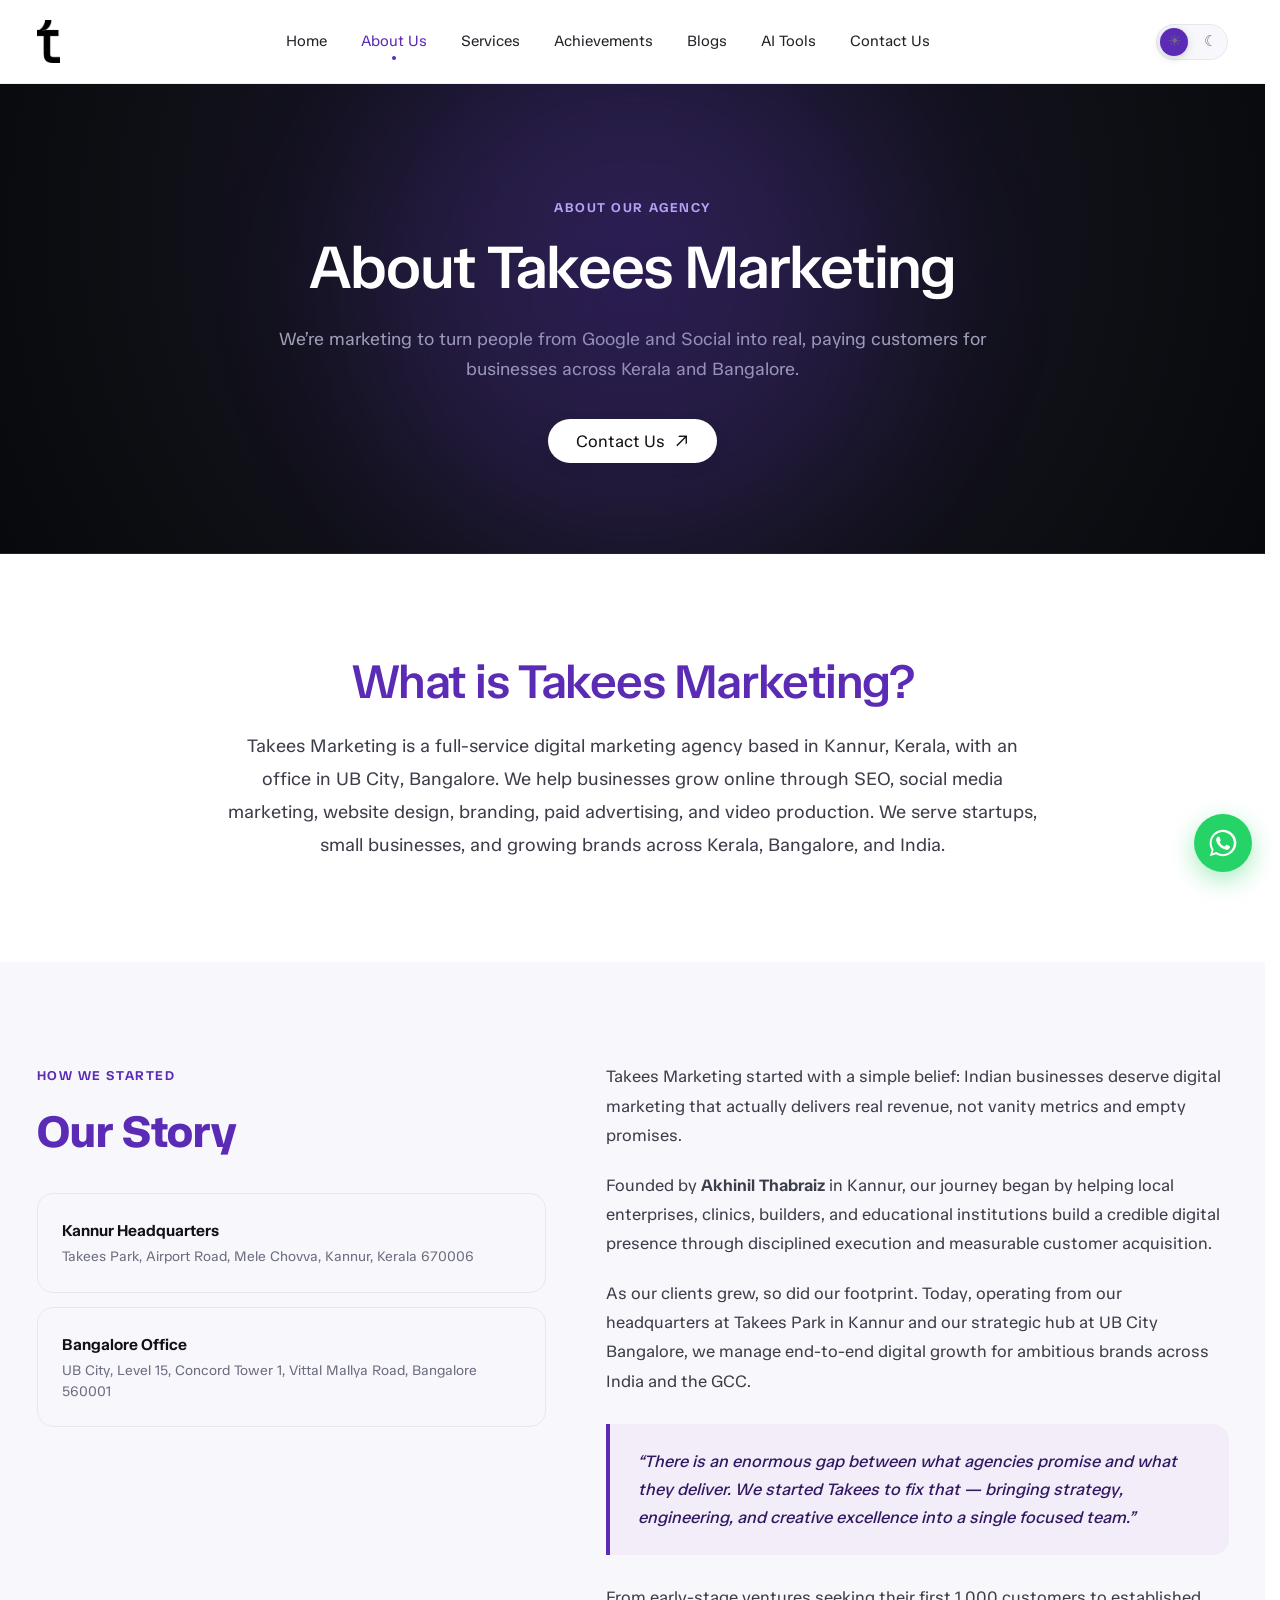
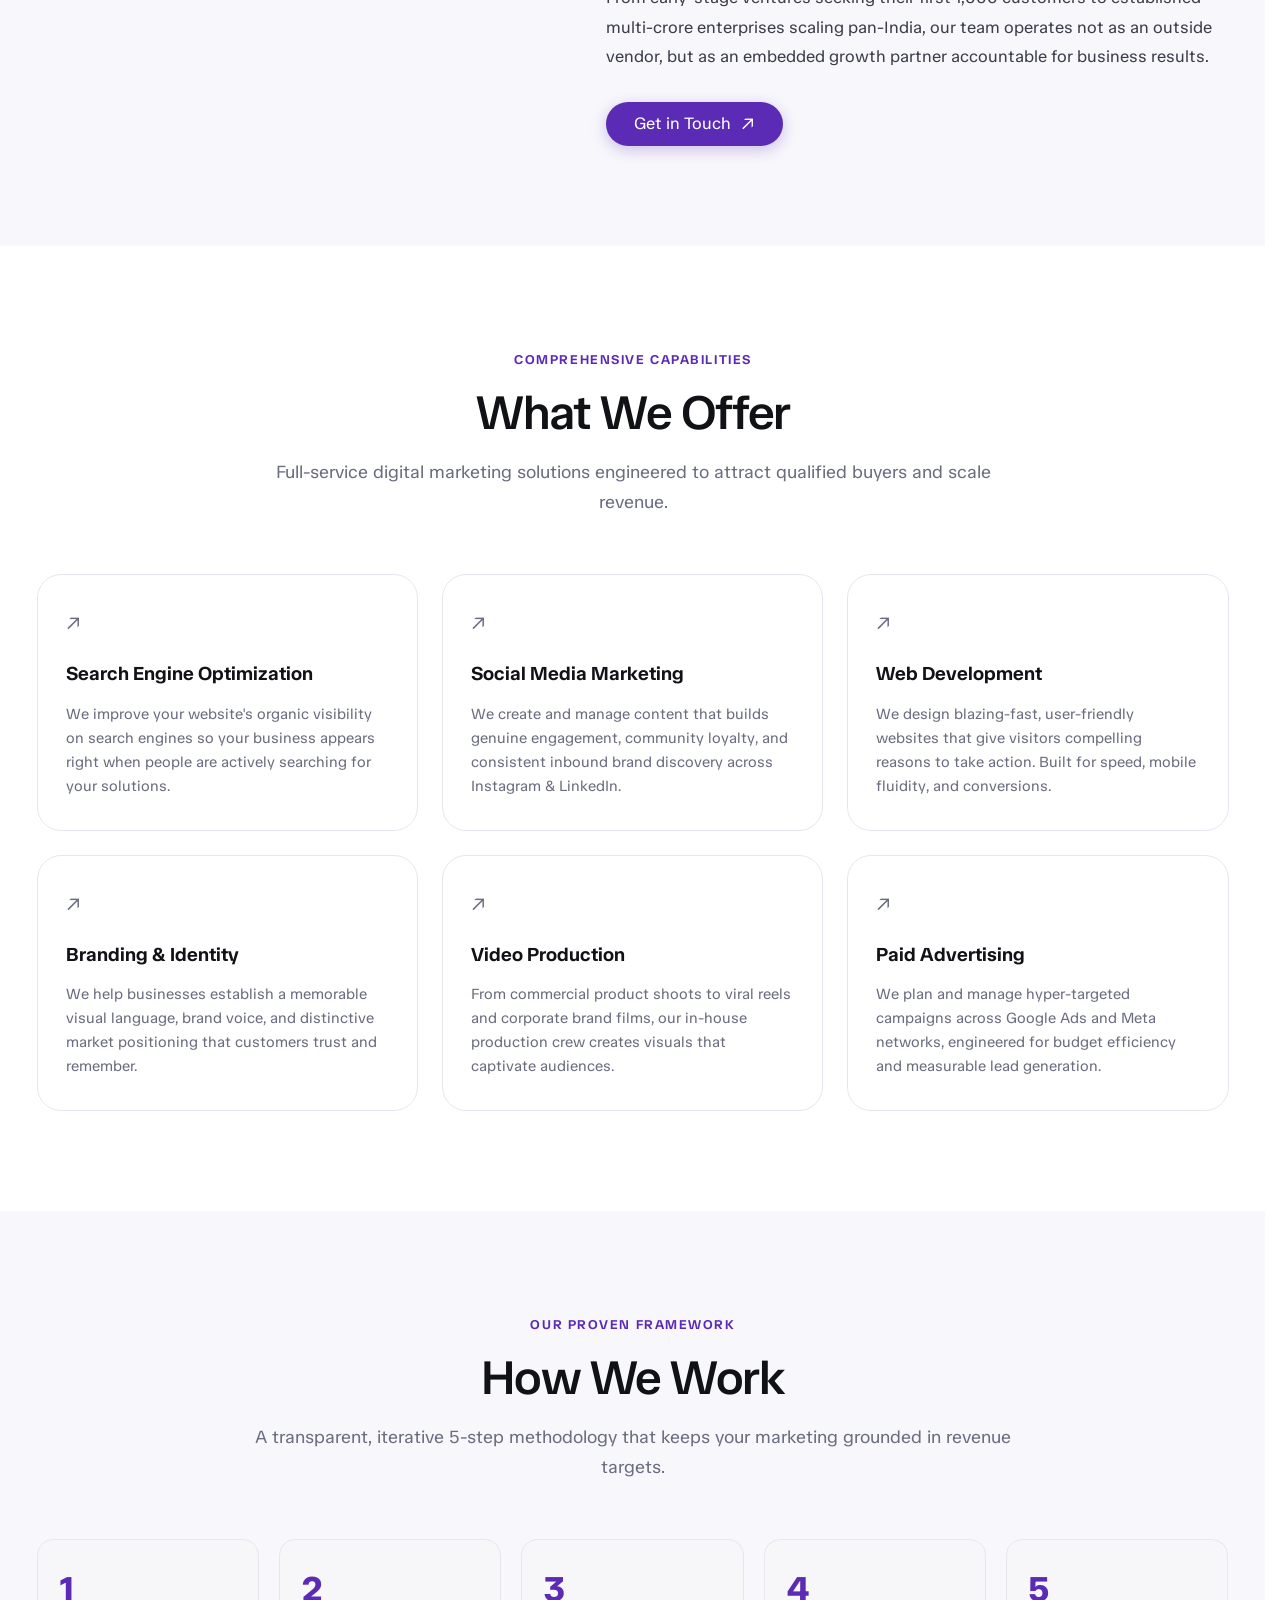
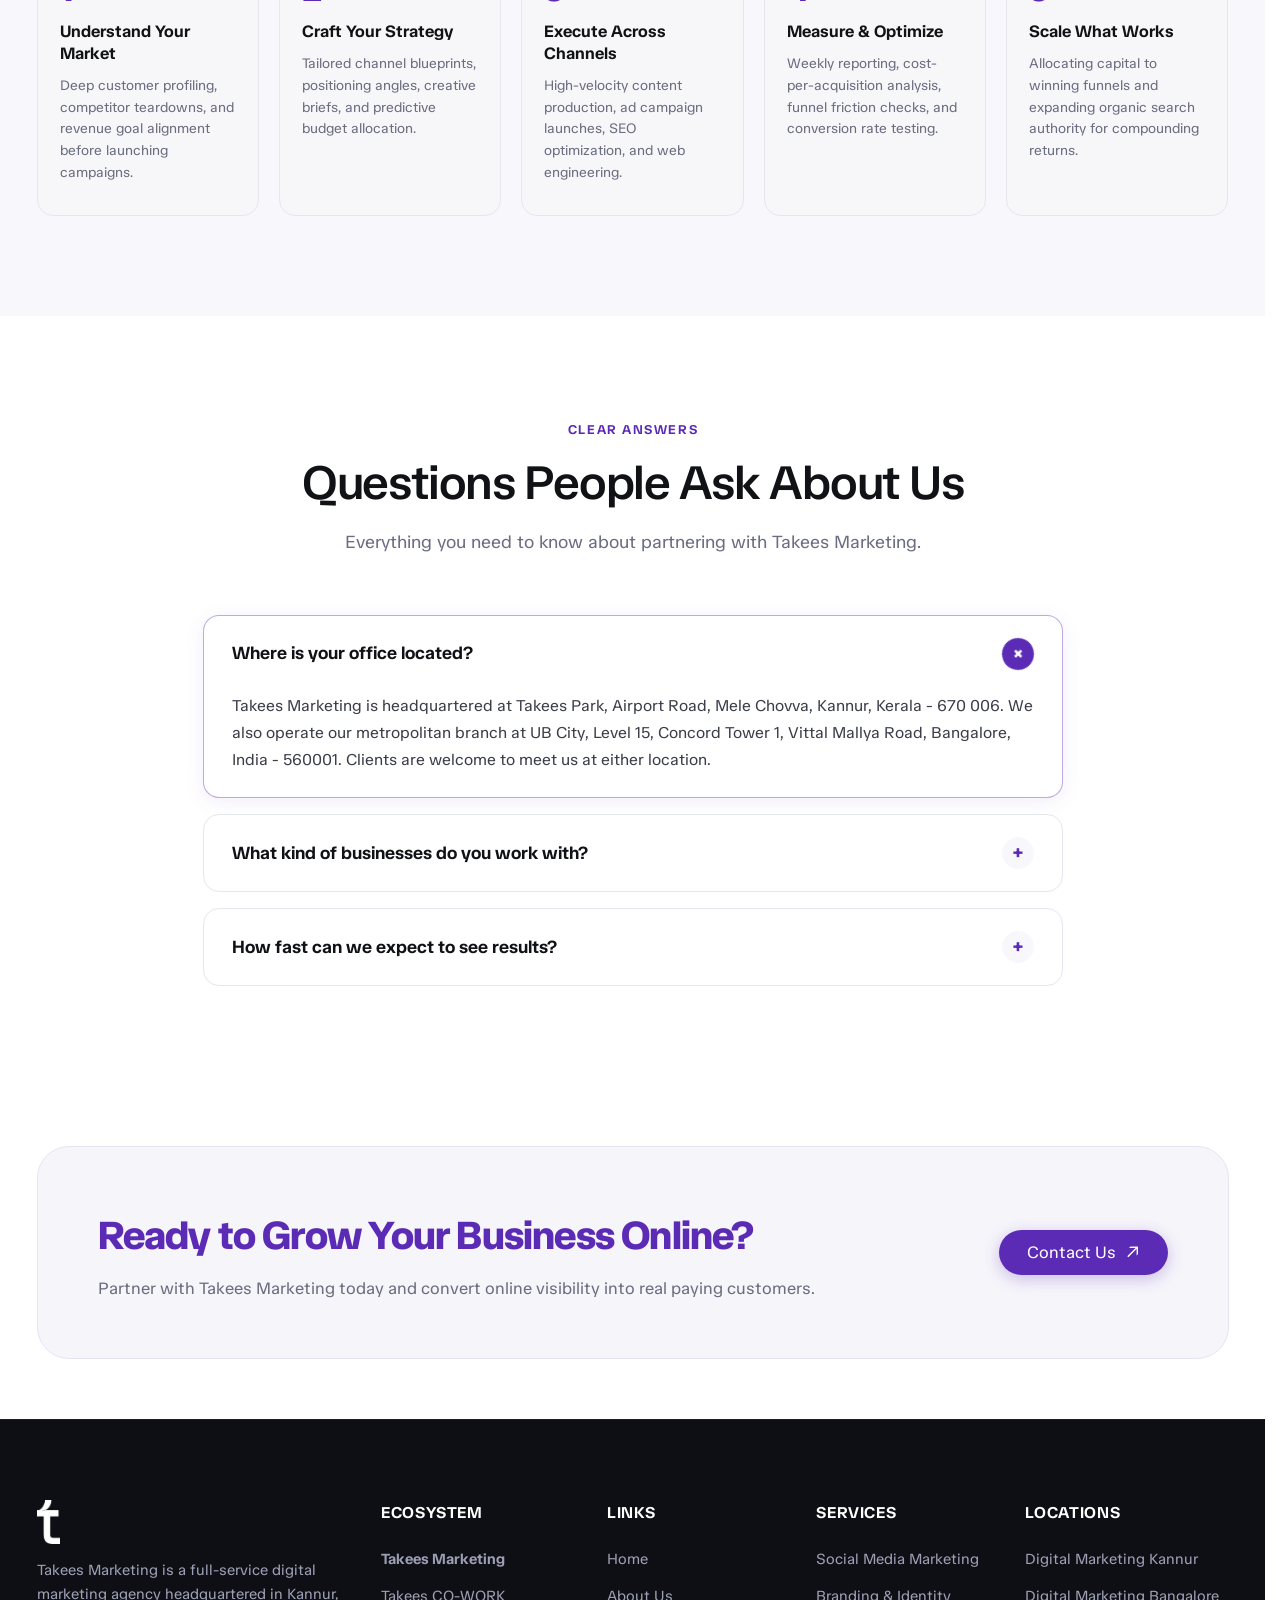
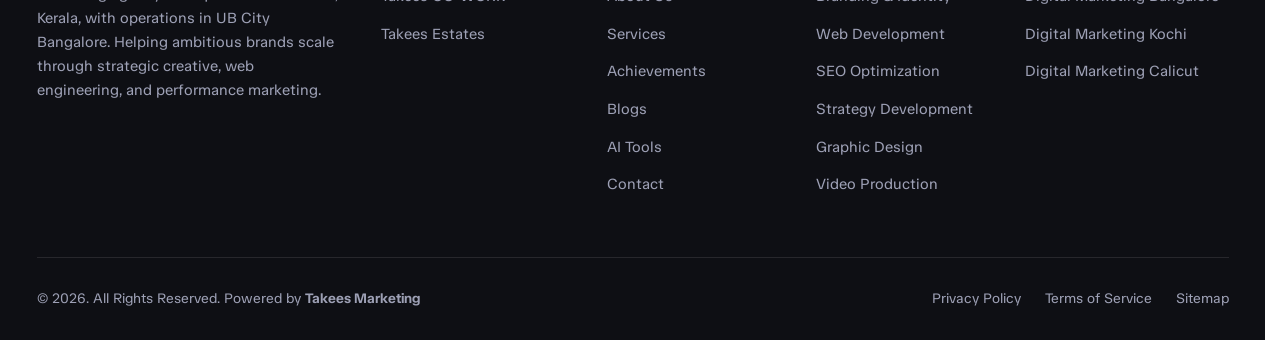
==== about.html @ 3c015a21 "Initial commit" ====
<!DOCTYPE html>
<html lang="en">

<head>
  <meta charset="UTF-8">
  <meta name="viewport" content="width=device-width, initial-scale=1.0">
  <title>About Takees Marketing | Digital Marketing Agency in Kannur & Bangalore</title>
  <meta name="description"
    content="Learn about Takees Marketing, our story, our 5-step growth methodology, and how our team helps businesses across Kerala and Bangalore turn digital traffic into paying customers.">
  <link rel="canonical" href="https://takees.in/about-takees-marketing/">

  <!-- Stylesheets -->
  <script src="js/theme-init.js"></script>
  <link rel="stylesheet" href="css/style.css">
  <link rel="stylesheet" href="css/responsive.css">

  <!-- Favicon -->
  <link rel="icon" type="image/svg+xml"
    href="data:image/svg+xml,<svg xmlns='http://www.w3.org/2000/svg' viewBox='0 0 32 32'><rect width='32' height='32' rx='8' fill='%235b2bb5'/><text x='16' y='22' fill='%23ffffff' font-size='18' font-weight='800' font-family='sans-serif' text-anchor='middle'>t</text></svg>">
</head>

<body>

  <!-- =========================================================================
       HEADER / NAVIGATION
       ========================================================================= -->
  <header class="site-header" id="siteHeader">
    <div class="container nav-container">
      <a href="index.html" class="brand-logo" aria-label="Takees Marketing Home"><img src="assets/Vector.png" alt="Takees Marketing"></a>

      <!-- Desktop Navigation -->
      <nav class="nav-menu" id="navMenu" aria-label="Main Navigation">
        <a href="index.html" class="nav-link">Home</a>
        <a href="about.html" class="nav-link active">About Us</a>
        <a href="services.html" class="nav-link">Services</a>
        <a href="achievements.html" class="nav-link">Achievements</a>
        <a href="blogs.html" class="nav-link">Blogs</a>
        <a href="ai-tools.html" class="nav-link">AI Tools</a>
        <a href="contact.html" class="nav-link">Contact Us</a>
      </nav>

      <!-- Mobile Hamburger Button -->
      <button class="theme-toggle" id="themeToggle" type="button" aria-label="Switch to dark mode" aria-pressed="false">
        <span class="theme-toggle-icon theme-toggle-sun" aria-hidden="true">&#9728;</span>
        <span class="theme-toggle-track" aria-hidden="true"><span class="theme-toggle-thumb"></span></span>
        <span class="theme-toggle-icon theme-toggle-moon" aria-hidden="true">&#9790;</span>
      </button>

      <button class="menu-toggle" id="menuToggle" aria-label="Toggle Navigation Menu" aria-expanded="false">
        <span></span>
        <span></span>
        <span></span>
      </button>
    </div>
  </header>

  <!-- =========================================================================
       HERO: ABOUT TAKEES MARKETING (DARK SECTION)
       ========================================================================= -->
  <section class="dark-hero" id="aboutHero">
    <div class="container">
      <span class="kicker kicker-light">ABOUT OUR AGENCY</span>
      <h1 class="section-title">About Takees Marketing</h1>
      <p class="section-subtitle">
        We’re marketing to turn people from Google and Social into real, paying customers for businesses across Kerala
        and Bangalore.
      </p>
      <a href="contact.html" class="btn btn-white">
        Contact Us <span class="btn-arrow-icon">↗</span>
      </a>
    </div>
  </section>

  <!-- =========================================================================
       WHAT IS TAKEES MARKETING?
       ========================================================================= -->
  <section class="section" id="whatIsTakees">
    <div class="container">
      <div class="what-is-takees">
        <h2 class="section-title">What is Takees Marketing?</h2>
        <p>
          Takees Marketing is a full-service digital marketing agency based in Kannur, Kerala, with an office in UB
          City, Bangalore. We help businesses grow online through SEO, social media marketing, website design, branding,
          paid advertising, and video production. We serve startups, small businesses, and growing brands across Kerala,
          Bangalore, and India.
        </p>
      </div>
    </div>
  </section>

  <!-- =========================================================================
       OUR STORY
       ========================================================================= -->
  <section class="section" style="background-color: var(--bg-subtle);" id="ourStory">
    <div class="container">
      <div class="our-story-grid">
        <div class="story-sidebar">
          <span class="kicker">HOW WE STARTED</span>
          <h2 class="story-title">Our Story</h2>

          <div class="office-card-badge">
            <div>
              <div class="office-card-title">Kannur Headquarters</div>
              <div class="office-card-desc">Takees Park, Airport Road, Mele Chovva, Kannur, Kerala 670006</div>
            </div>
          </div>

          <div class="office-card-badge" style="margin-top: 14px;">
            <div>
              <div class="office-card-title">Bangalore Office</div>
              <div class="office-card-desc">UB City, Level 15, Concord Tower 1, Vittal Mallya Road, Bangalore 560001
              </div>
            </div>
          </div>
        </div>

        <div class="story-content">
          <p>
            Takees Marketing started with a simple belief: Indian businesses deserve digital marketing that actually
            delivers real revenue, not vanity metrics and empty promises.
          </p>
          <p>
            Founded by <strong>Akhinil Thabraiz</strong> in Kannur, our journey began by helping local enterprises,
            clinics, builders, and educational institutions build a credible digital presence through disciplined
            execution and measurable customer acquisition.
          </p>
          <p>
            As our clients grew, so did our footprint. Today, operating from our headquarters at Takees Park in Kannur
            and our strategic hub at UB City Bangalore, we manage end-to-end digital growth for ambitious brands across
            India and the GCC.
          </p>

          <div class="story-quote-box">
            “There is an enormous gap between what agencies promise and what they deliver. We started Takees to fix that
            — bringing strategy, engineering, and creative excellence into a single focused team.”
          </div>

          <p>
            From early-stage ventures seeking their first 1,000 customers to established multi-crore enterprises scaling
            pan-India, our team operates not as an outside vendor, but as an embedded growth partner accountable for
            business results.
          </p>

          <a href="contact.html" class="btn btn-primary" style="margin-top: 10px;">
            Get in Touch <span class="btn-arrow-icon">↗</span>
          </a>
        </div>
      </div>
    </div>
  </section>

  <!-- =========================================================================
       WHAT WE OFFER (6 SERVICE CARDS)
       ========================================================================= -->
  <section class="section" id="whatWeOffer">
    <div class="container">
      <div class="section-title-wrap text-center">
        <span class="kicker">COMPREHENSIVE CAPABILITIES</span>
        <h2 class="section-title">What We Offer</h2>
        <p class="section-subtitle">
          Full-service digital marketing solutions engineered to attract qualified buyers and scale revenue.
        </p>
      </div>

      <div class="offer-grid-3">
        <!-- Card 1 -->
        <div class="offer-card">
          <div class="offer-card-top">
            <a href="services.html" class="offer-arrow" aria-label="View SEO service">↗</a>
          </div>
          <h3 class="offer-title">Search Engine Optimization</h3>
          <p class="offer-desc">
            We improve your website's organic visibility on search engines so your business appears right when people
            are actively searching for your solutions.
          </p>
        </div>

        <!-- Card 2 -->
        <div class="offer-card">
          <div class="offer-card-top">
            <a href="services.html" class="offer-arrow" aria-label="View Social Media service">↗</a>
          </div>
          <h3 class="offer-title">Social Media Marketing</h3>
          <p class="offer-desc">
            We create and manage content that builds genuine engagement, community loyalty, and consistent inbound brand
            discovery across Instagram &amp; LinkedIn.
          </p>
        </div>

        <!-- Card 3 -->
        <div class="offer-card">
          <div class="offer-card-top">
            <a href="services.html" class="offer-arrow" aria-label="View Web Development service">↗</a>
          </div>
          <h3 class="offer-title">Web Development</h3>
          <p class="offer-desc">
            We design blazing-fast, user-friendly websites that give visitors compelling reasons to take action. Built
            for speed, mobile fluidity, and conversions.
          </p>
        </div>

        <!-- Card 4 -->
        <div class="offer-card">
          <div class="offer-card-top">
            <a href="services.html" class="offer-arrow" aria-label="View Branding service">↗</a>
          </div>
          <h3 class="offer-title">Branding &amp; Identity</h3>
          <p class="offer-desc">
            We help businesses establish a memorable visual language, brand voice, and distinctive market positioning
            that customers trust and remember.
          </p>
        </div>

        <!-- Card 5 -->
        <div class="offer-card">
          <div class="offer-card-top">
            <a href="services.html" class="offer-arrow" aria-label="View Video Production service">↗</a>
          </div>
          <h3 class="offer-title">Video Production</h3>
          <p class="offer-desc">
            From commercial product shoots to viral reels and corporate brand films, our in-house production crew
            creates visuals that captivate audiences.
          </p>
        </div>

        <!-- Card 6 -->
        <div class="offer-card">
          <div class="offer-card-top">
            <a href="services.html" class="offer-arrow" aria-label="View Paid Advertising service">↗</a>
          </div>
          <h3 class="offer-title">Paid Advertising</h3>
          <p class="offer-desc">
            We plan and manage hyper-targeted campaigns across Google Ads and Meta networks, engineered for budget
            efficiency and measurable lead generation.
          </p>
        </div>
      </div>
    </div>
  </section>

  <!-- =========================================================================
       HOW WE WORK (5-STEP PROCESS)
       ========================================================================= -->
  <section class="section" style="background-color: var(--bg-subtle);" id="howWeWork">
    <div class="container">
      <div class="section-title-wrap text-center">
        <span class="kicker">OUR PROVEN FRAMEWORK</span>
        <h2 class="section-title">How We Work</h2>
        <p class="section-subtitle">
          A transparent, iterative 5-step methodology that keeps your marketing grounded in revenue targets.
        </p>
      </div>

      <div class="steps-grid-5">
        <div class="step-card">
          <div class="step-number">1</div>
          <h3 class="step-title">Understand Your Market</h3>
          <p class="step-desc">
            Deep customer profiling, competitor teardowns, and revenue goal alignment before launching campaigns.
          </p>
        </div>

        <div class="step-card">
          <div class="step-number">2</div>
          <h3 class="step-title">Craft Your Strategy</h3>
          <p class="step-desc">
            Tailored channel blueprints, positioning angles, creative briefs, and predictive budget allocation.
          </p>
        </div>

        <div class="step-card">
          <div class="step-number">3</div>
          <h3 class="step-title">Execute Across Channels</h3>
          <p class="step-desc">
            High-velocity content production, ad campaign launches, SEO optimization, and web engineering.
          </p>
        </div>

        <div class="step-card">
          <div class="step-number">4</div>
          <h3 class="step-title">Measure &amp; Optimize</h3>
          <p class="step-desc">
            Weekly reporting, cost-per-acquisition analysis, funnel friction checks, and conversion rate testing.
          </p>
        </div>

        <div class="step-card">
          <div class="step-number">5</div>
          <h3 class="step-title">Scale What Works</h3>
          <p class="step-desc">
            Allocating capital to winning funnels and expanding organic search authority for compounding returns.
          </p>
        </div>
      </div>
    </div>
  </section>

  <!-- =========================================================================
       QUESTIONS PEOPLE ASK ABOUT US (FAQ)
       ========================================================================= -->
  <section class="faq-section" id="aboutFaq">
    <div class="container">
      <div class="section-title-wrap text-center">
        <span class="kicker">CLEAR ANSWERS</span>
        <h2 class="section-title">Questions People Ask About Us</h2>
        <p class="section-subtitle">Everything you need to know about partnering with Takees Marketing.</p>
      </div>

      <div class="faq-list">
        <div class="faq-item active">
          <button class="faq-question" aria-expanded="true">
            <span>Where is your office located?</span>
            <span class="faq-icon">+</span>
          </button>
          <div class="faq-answer">
            Takees Marketing is headquartered at Takees Park, Airport Road, Mele Chovva, Kannur, Kerala - 670 006. We
            also operate our metropolitan branch at UB City, Level 15, Concord Tower 1, Vittal Mallya Road, Bangalore,
            India - 560001. Clients are welcome to meet us at either location.
          </div>
        </div>

        <div class="faq-item">
          <button class="faq-question" aria-expanded="false">
            <span>What kind of businesses do you work with?</span>
            <span class="faq-icon">+</span>
          </button>
          <div class="faq-answer">
            We partner with ambitious startups, retail chains, medical clinics, educational institutions, real estate
            builders, and B2B services looking to build sustainable lead generation engines and establish dominant
            market presence.
          </div>
        </div>

        <div class="faq-item">
          <button class="faq-question" aria-expanded="false">
            <span>How fast can we expect to see results?</span>
            <span class="faq-icon">+</span>
          </button>
          <div class="faq-answer">
            Performance advertising (Meta and Google Ads) begins generating inquiries within 48 to 72 hours of launch.
            Organic search engine optimization and branding typically compound within 3 to 6 months, delivering
            evergreen inbound leads.
          </div>
        </div>
      </div>
    </div>
  </section>

  <!-- =========================================================================
       READY TO GROW LIGHT CTA BANNER
       ========================================================================= -->
  <section class="section-sm" id="readyToGrow">
    <div class="container">
      <div class="cta-banner-light">
        <div>
          <h2 class="cta-banner-light-title">Ready to Grow Your Business Online?</h2>
          <p class="cta-banner-light-desc">
            Partner with Takees Marketing today and convert online visibility into real paying customers.
          </p>
        </div>
        <div>
          <a href="contact.html" class="btn btn-primary">
            Contact Us <span class="btn-arrow-icon">↗</span>
          </a>
        </div>
      </div>
    </div>
  </section>

  <!-- =========================================================================
       FOOTER
       ========================================================================= -->
  <footer class="site-footer" id="siteFooter">
    <div class="container">
      <div class="footer-top">
        <!-- Col 1: Brand -->
        <div class="footer-brand">
          <a href="index.html" class="brand-logo" aria-label="Takees Marketing Home"><img src="assets/Vector.png" alt="Takees Marketing"></a>
          <p class="footer-desc">
            Takees Marketing is a full-service digital marketing agency headquartered in Kannur, Kerala, with operations
            in UB City Bangalore. Helping ambitious brands scale through strategic creative, web engineering, and
            performance marketing.
          </p>
        </div>

        <!-- Col 2: Takees Ecosystem -->
        <div>
          <h4 class="footer-col-title">ECOSYSTEM</h4>
          <ul class="footer-links">
            <li><a href="index.html" class="footer-link"><strong>Takees Marketing</strong></a></li>
            <li><a href="https://takeescowork.com/" class="footer-link" target="_blank" rel="noopener noreferrer">Takees CO-WORK</a></li>
            <li><a href="https://takeesestates.com/" class="footer-link" target="_blank" rel="noopener noreferrer">Takees Estates</a></li>
          </ul>
        </div>

        <!-- Col 3: Quick Links -->
        <div>
          <h4 class="footer-col-title">LINKS</h4>
          <ul class="footer-links">
            <li><a href="index.html" class="footer-link">Home</a></li>
            <li><a href="about.html" class="footer-link">About Us</a></li>
            <li><a href="services.html" class="footer-link">Services</a></li>
            <li><a href="achievements.html" class="footer-link">Achievements</a></li>
            <li><a href="blogs.html" class="footer-link">Blogs</a></li>
            <li><a href="ai-tools.html" class="footer-link">AI Tools</a></li>
            <li><a href="contact.html" class="footer-link">Contact</a></li>
          </ul>
        </div>

        <!-- Col 4: Services -->
        <div>
          <h4 class="footer-col-title">SERVICES</h4>
          <ul class="footer-links">
            <li><a href="services.html#social-media" class="footer-link">Social Media Marketing</a></li>
            <li><a href="services.html#branding" class="footer-link">Branding &amp; Identity</a></li>
            <li><a href="services.html#web-dev" class="footer-link">Web Development</a></li>
            <li><a href="services.html#seo" class="footer-link">SEO Optimization</a></li>
            <li><a href="services.html#strategy" class="footer-link">Strategy Development</a></li>
            <li><a href="services.html#graphic-design" class="footer-link">Graphic Design</a></li>
            <li><a href="services.html#video-production" class="footer-link">Video Production</a></li>
          </ul>
        </div>

        <!-- Col 5: Locations -->
        <div>
          <h4 class="footer-col-title">LOCATIONS</h4>
          <ul class="footer-links">
            <li><a href="contact.html#whereToFind" class="footer-link">Digital Marketing Kannur</a></li>
            <li><a href="contact.html#whereToFind" class="footer-link">Digital Marketing Bangalore</a></li>
            <li><a href="contact.html#whereToFind" class="footer-link">Digital Marketing Kochi</a></li>
            <li><a href="contact.html#whereToFind" class="footer-link">Digital Marketing Calicut</a></li>
          </ul>
        </div>
      </div>

      <div class="footer-bottom">
        <div>
          &copy; 2026. All Rights Reserved. Powered by <strong>Takees Marketing</strong>
        </div>
        <div class="footer-legal-links">
          <span>Privacy Policy</span>
          <span>Terms of Service</span>
          <span>Sitemap</span>
        </div>
      </div>
    </div>
  </footer>

  <!-- Floating WhatsApp -->
  <a href="https://wa.me/918137890091?text=Hi%20Takees%20Marketing%2C%20I%20would%20like%20to%20inquire%20about%20your%20services."
    class="floating-whatsapp" target="_blank" rel="noopener noreferrer"
    aria-label="Chat with Takees Marketing on WhatsApp">
    <svg viewBox="0 0 24 24" aria-hidden="true">
      <path
        d="M12.031 2C6.495 2 2 6.495 2 12.031c0 1.97.57 3.81 1.558 5.373L2 22l4.773-1.523c1.51.91 3.266 1.434 5.258 1.434 5.536 0 10.031-4.495 10.031-10.031C22.062 6.495 17.567 2 12.031 2zm0 18.375c-1.745 0-3.37-.5-4.75-1.37l-.34-.21-2.83.9.91-2.75-.22-.35a8.293 8.293 0 0 1-1.36-4.564c0-4.6 3.74-8.34 8.34-8.34 4.6 0 8.34 3.74 8.34 8.34 0 4.6-3.74 8.34-8.34 8.34zm4.56-6.24c-.25-.13-1.48-.73-1.71-.81-.23-.08-.4-.13-.57.13-.17.25-.66.81-.81.98-.15.17-.3.19-.55.06-.25-.13-1.06-.39-2.02-1.25-.75-.67-1.25-1.5-1.4-1.75-.15-.25-.02-.39.11-.51.11-.11.25-.29.38-.44.13-.15.17-.25.25-.42.08-.17.04-.32-.02-.45-.06-.13-.57-1.37-.78-1.88-.2-.49-.41-.43-.57-.43h-.48c-.17 0-.45.06-.69.32-.23.25-.9.88-.9 2.15s.92 2.5 1.05 2.67c.13.17 1.81 2.76 4.39 3.87.61.26 1.09.42 1.46.54.62.2 1.18.17 1.63.1.5-.07 1.48-.61 1.69-1.2.21-.59.21-1.1.15-1.2-.06-.1-.23-.17-.48-.29z" />
    </svg>
    <span class="tooltip">Chat with us on WhatsApp</span>
  </a>

  <!-- JavaScript -->
  <script src="js/main.js"></script>
</body>

</html>
---- css/style.css ----
/* ==========================================================================
   TAKEEES MARKETING - CORE DESIGN SYSTEM & STYLESHEET
   Visual Source of Truth: Figma Redesign
   Content Source: takees.in
   ========================================================================== */

@import url('https://fonts.googleapis.com/css2?family=TASA+Orbiter:wght@300;400;500;600;700;800&display=swap');

:root {
  /* Brand Color Palette */
  --primary: #5b2bb5;
  --primary-hover: #471f94;
  --primary-deep: #37147a;
  --primary-soft: #f2edf9;
  --primary-tint: #eae3f7;
  --primary-glow: rgba(91, 43, 181, 0.35);

  /* Neutrals & Dark Theme */
  --dark: #0e0f14;
  --dark-surface: #14151c;
  --dark-card: #191b24;
  --dark-border: #272a38;
  --dark-text: #ffffff;
  --dark-muted: #9da0b5;

  /* Light Theme */
  --bg-body: #ffffff;
  --bg-subtle: #f8f8fc;
  --bg-gray: #f2f3f7;
  --bg-card: #ffffff;
  --border-light: #e6e6ef;
  --border-subtle: #eeeff5;

  /* Typography */
  --text-main: #111216;
  --text-body: #3c3e4a;
  --text-muted: #6b6d80;
  --text-light: #ffffff;

  /* Fonts */
  --font-main: 'TASA Orbiter', -apple-system, BlinkMacSystemFont, 'Segoe UI', Roboto, Helvetica, Arial, sans-serif;

  /* Elevation / Shadows */
  --shadow-xs: 0 1px 3px rgba(16, 24, 40, 0.05);
  --shadow-sm: 0 4px 12px rgba(16, 24, 40, 0.04);
  --shadow-md: 0 10px 30px rgba(16, 24, 40, 0.06);
  --shadow-lg: 0 20px 48px rgba(16, 24, 40, 0.1);
  --shadow-purple: 0 12px 36px rgba(91, 43, 181, 0.28);
  --shadow-card-hover: 0 16px 40px rgba(91, 43, 181, 0.12);

  /* Radius */
  --radius-xs: 6px;
  --radius-sm: 10px;
  --radius-md: 16px;
  --radius-lg: 24px;
  --radius-xl: 32px;
  --radius-full: 9999px;

  /* Layout */
  --container-max: 1240px;
  --header-height: 84px;
  --transition-fast: 0.2s cubic-bezier(0.4, 0, 0.2, 1);
  --transition-smooth: 0.35s cubic-bezier(0.16, 1, 0.3, 1);
}

/* --------------------------------------------------------------------------
   RESET & BASE STYLES
   -------------------------------------------------------------------------- */
*, *::before, *::after {
  box-sizing: border-box;
  margin: 0;
  padding: 0;
}

html {
  font-size: 16px;
  scroll-behavior: smooth;
  -webkit-font-smoothing: antialiased;
  -moz-osx-font-smoothing: grayscale;
  /* overflow-x on html (not body) — keeps position:sticky working on all pages */
  overflow-x: hidden;
  /* Reserve scrollbar gutter always — prevents width shift between pages */
  scrollbar-gutter: stable;
}

body {
  font-family: var(--font-main);
  background-color: var(--bg-body);
  color: var(--text-main);
  line-height: 1.6;
  /* overflow-x removed from body — was breaking position:sticky on inner pages */
}

h1, h2, h3, h4, h5, h6 {
  font-weight: 600;
}

img, picture, svg, video {
  display: block;
  max-width: 100%;
}

input, button, textarea, select {
  font: inherit;
}

a {
  color: inherit;
  text-decoration: none;
  transition: color var(--transition-fast);
}

ul, ol {
  list-style: none;
}

button {
  cursor: pointer;
  border: none;
  background: none;
}

/* --------------------------------------------------------------------------
   LAYOUT UTILITIES
   -------------------------------------------------------------------------- */
.container {
  width: 100%;
  max-width: var(--container-max);
  margin-left: auto;
  margin-right: auto;
  padding-left: 24px;
  padding-right: 24px;
}

.container-narrow {
  max-width: 980px;
}

.section {
  padding-top: 100px;
  padding-bottom: 100px;
  position: relative;
}

.section-sm {
  padding-top: 60px;
  padding-bottom: 60px;
}

.section-lg {
  padding-top: 130px;
  padding-bottom: 130px;
}

.section-title-wrap {
  margin-bottom: 56px;
}

.section-title-wrap.text-center {
  text-align: center;
  margin-left: auto;
  margin-right: auto;
  max-width: 760px;
}

.kicker {
  display: inline-block;
  font-size: 0.8125rem;
  font-weight: 700;
  text-transform: uppercase;
  letter-spacing: 0.12em;
  color: var(--primary);
  margin-bottom: 14px;
}

.kicker-light {
  color: #c4b5fd;
}

/* All Headlines & Titles Semibold (600) */
h1, h2, h3, h4, h5, h6,
.section-title,
.hero-heading,
.why-takees-title,
.disciplines-title,
.founder-name,
.cta-banner-title,
.cta-banner-light-title,
.form-title,
.story-title,
.service-item-title,
.case-card-title,
.article-main-title,
.card-title,
.step-title,
.sidebar-box-title,
.contact-prop-title,
.where-to-find-title,
.footer-col-title {
  font-weight: 600;
}

.section-title {
  font-size: clamp(2rem, 3.2vw + 1rem, 3rem);
  font-weight: 600;
  line-height: 1.16;
  letter-spacing: -0.03em;
  color: var(--text-main);
  margin-bottom: 18px;
}

.section-title.text-purple {
  color: var(--primary);
}

.section-subtitle {
  font-size: 1.125rem;
  color: var(--text-muted);
  line-height: 1.65;
  font-weight: 400;
}

/* --------------------------------------------------------------------------
   BUTTONS
   -------------------------------------------------------------------------- */
.btn {
  display: inline-flex;
  align-items: center;
  justify-content: center;
  gap: 10px;
  padding: 13px 28px;
  font-size: 1.05rem;
  font-weight: 400;
  text-transform: none;
  letter-spacing: normal;
  line-height: 1;
  border-radius: var(--radius-full);
  transition: all var(--transition-fast);
  white-space: nowrap;
  cursor: pointer;
}

.btn-primary {
  background-color: var(--primary);
  color: #ffffff;
  box-shadow: 0 4px 16px rgba(91, 43, 181, 0.28);
}

.btn-primary:hover {
  background-color: var(--primary-hover);
  transform: translateY(-2px);
  box-shadow: var(--shadow-purple);
  color: #ffffff;
}

.btn-white {
  background-color: #ffffff;
  color: var(--text-main);
  box-shadow: 0 4px 14px rgba(0, 0, 0, 0.08);
}

.btn-white:hover {
  background-color: #f7f7fa;
  transform: translateY(-2px);
  box-shadow: 0 6px 20px rgba(0, 0, 0, 0.12);
  color: var(--primary);
}

.btn-dark {
  background-color: var(--dark);
  color: #ffffff;
}

.btn-dark:hover {
  background-color: #1e2029;
  transform: translateY(-2px);
}

.btn-outline {
  background-color: transparent;
  color: var(--text-main);
  border: 1.5px solid var(--border-light);
}

.btn-outline:hover {
  border-color: var(--primary);
  color: var(--primary);
  background-color: var(--primary-soft);
}

.btn-arrow-icon {
  font-size: 1.1em;
  transition: transform var(--transition-fast);
}

.btn:hover .btn-arrow-icon {
  transform: translate(2px, -2px);
}

/* --------------------------------------------------------------------------
   HEADER & NAVIGATION
   -------------------------------------------------------------------------- */
.site-header {
  position: sticky;
  top: 0;
  left: 0;
  width: 100%;
  background: rgba(255, 255, 255, 0.94);
  backdrop-filter: blur(14px);
  -webkit-backdrop-filter: blur(14px);
  border-bottom: 1px solid var(--border-subtle);
  z-index: 1000;
  /* Only transition background/shadow — never width/height */
  transition: background var(--transition-fast), box-shadow var(--transition-fast);
  /* Hard-lock height — immune to content, font-weight, or child changes */
  height: var(--header-height);
  min-height: var(--header-height);
  max-height: var(--header-height);
  box-sizing: border-box;
}

.site-header.scrolled {
  background: rgba(255, 255, 255, 0.98);
  box-shadow: 0 4px 20px rgba(0, 0, 0, 0.05);
}

.nav-container {
  display: flex;
  align-items: center;
  justify-content: space-between;
  height: 100%;
  /* Hard-lock: never grow or shrink */
  min-height: 0;
  flex-shrink: 0;
}

.brand-logo {
  display: flex;
  align-items: center;
  flex: 0 0 auto;
}

.brand-logo img {
  display: block;
  height: 44px;
  width: auto;
  object-fit: contain;
  max-width: 100%;
  /* Vector.png is white — invert to dark so it's visible on the white navbar.
     The filter chain: invert(1) makes it black, then sepia+saturate+hue-rotate
     shifts it to the brand dark #111216 tone. */
  filter: invert(1) sepia(0) saturate(0) brightness(0.08);
}

/* On dark-background headers (e.g. dark sections with a dark header variant),
   restore the original white logo */
.site-header.header-dark .brand-logo img {
  filter: none;
}

.nav-menu {
  display: flex;
  align-items: center;
  gap: 34px;
}

.nav-link {
  font-size: 0.95rem;
  font-weight: 400;
  text-transform: none;
  letter-spacing: normal;
  color: #222329;
  position: relative;
  padding: 6px 0;
  display: inline-block;
  transition: color var(--transition-fast);
  /* Prevent any text-related width shifts */
  white-space: nowrap;
}

.nav-link:hover {
  color: var(--primary);
}

/* Active: color-only change. font-weight stays 400 — different weights change glyph widths */
.nav-link.active {
  color: var(--primary);
  font-weight: 400;
}

/* Active indicator — opacity/transform changes do not affect link layout. */
.nav-link::after {
  content: '';
  position: absolute;
  bottom: 0px;
  left: 50%;
  transform: translateX(-50%);
  width: 4px;
  height: 4px;
  border-radius: 50%;
  background: var(--primary);
  opacity: 0;
  transform: translate(-50%, 4px) scale(0.6);
  transition: opacity 220ms ease, transform 220ms ease;
}

.nav-link.active::after {
  opacity: 1;
  transform: translate(-50%, 0) scale(1);
}

/* Mobile Hamburger Button */
.menu-toggle {
  display: none;
  flex-direction: column;
  justify-content: center;
  align-items: center;
  width: 44px;
  height: 44px;
  padding: 0;
  gap: 6px;
  border: 0;
  border-radius: 0;
  background: transparent;
  box-shadow: none;
  outline: none;
  z-index: 1001;
}

.menu-toggle span {
  width: 24px;
  height: 2px;
  background-color: var(--text-main);
  border-radius: 2px;
  transition: all var(--transition-smooth);
}

.menu-toggle:hover span,
.menu-toggle:focus-visible span {
  background-color: var(--primary);
}

.menu-toggle.is-active span:nth-child(1) {
  transform: translateY(8px) rotate(45deg);
}

.menu-toggle.is-active span:nth-child(2) {
  opacity: 0;
}

.menu-toggle.is-active span:nth-child(3) {
  transform: translateY(-8px) rotate(-45deg);
}

/* --------------------------------------------------------------------------
   HERO: HOME PAGE
   -------------------------------------------------------------------------- */
.home-hero {
  padding-top: 50px;
  padding-bottom: 60px;
  background-color: #ffffff;
  position: relative;
}

.hero-content {
  max-width: 820px;
  margin-bottom: 36px;
}

.hero-heading {
  font-size: clamp(2.4rem, 4.4vw + 1rem, 4.1rem);
  font-weight: 600;
  line-height: 1.1;
  letter-spacing: -0.035em;
  color: var(--text-main);
  margin-bottom: 22px;
}

.hero-description {
  font-size: clamp(1.05rem, 1vw + 0.8rem, 1.25rem);
  line-height: 1.6;
  color: var(--text-muted);
  max-width: 720px;
  margin-bottom: 32px;
}

/* --------------------------------------------------------------------------
   HERO TEAM IMAGE SECTION
   -------------------------------------------------------------------------- */
.hero-image-wrap {
  width: 100%;
  max-width: 1200px;
  margin: 28px auto 0;
  display: flex;
  justify-content: center;
  align-items: center;
  position: relative;
  opacity: 1;
  transform: translateY(0);
  transition:
    opacity 800ms cubic-bezier(0.22, 1, 0.36, 1),
    transform 800ms cubic-bezier(0.22, 1, 0.36, 1);
}

.home-hero.is-hero-reveal-pending .hero-image-wrap {
  opacity: 0;
  transform: translateY(28px);
}

.home-hero.is-hero-revealed .hero-image-wrap {
  opacity: 1;
  transform: translateY(0);
}

.home-hero .hero-supporting-visual-wrap {
  opacity: 1;
  transform: translateY(0);
}

.home-hero .hero-content > .kicker,
.home-hero .hero-content > .hero-description,
.home-hero .hero-content > .hero-actions {
  transition:
    opacity 800ms cubic-bezier(0.22, 1, 0.36, 1),
    transform 800ms cubic-bezier(0.22, 1, 0.36, 1);
  transition-delay: var(--hero-stagger-delay, 0ms);
}

.home-hero .hero-heading-line {
  display: block;
  overflow: hidden;
}

.home-hero .hero-heading-line-inner {
  display: block;
  opacity: 1;
  transform: translateY(0);
  transition:
    opacity 800ms cubic-bezier(0.22, 1, 0.36, 1),
    transform 800ms cubic-bezier(0.22, 1, 0.36, 1);
  transition-delay: var(--hero-line-delay, 800ms);
  will-change: opacity, transform;
}

.home-hero .hero-content > .kicker {
  --hero-stagger-delay: 0ms;
}

.home-hero .hero-content > .hero-description {
  --hero-stagger-delay: var(--hero-description-delay, 1680ms);
}

.home-hero .hero-content > .hero-actions {
  --hero-stagger-delay: var(--hero-button-delay, 2600ms);
}

.home-hero.is-hero-reveal-pending .hero-content > .kicker,
.home-hero.is-hero-reveal-pending .hero-content > .hero-description,
.home-hero.is-hero-reveal-pending .hero-content > .hero-actions {
  opacity: 0;
  transform: translateY(22px);
}

.home-hero.is-hero-reveal-pending .hero-heading-line-inner {
  opacity: 0;
  transform: translateY(100%);
}

.home-hero.is-hero-revealed .hero-content > .kicker,
.home-hero.is-hero-revealed .hero-content > .hero-description,
.home-hero.is-hero-revealed .hero-content > .hero-actions {
  opacity: 1;
  transform: translateY(0);
}

.home-hero.is-hero-revealed .hero-heading-line-inner {
  opacity: 1;
  transform: translateY(0);
}

.hero-team-image {
  display: block;
  width: 100%;
  height: auto;
  max-width: 100%;
  object-fit: contain;
  margin: 0 auto;
}

@media (prefers-reduced-motion: reduce) {
  .home-hero .hero-content > .kicker,
  .home-hero .hero-content > .hero-heading,
  .home-hero .hero-heading-line-inner,
  .home-hero .hero-content > .hero-description,
  .home-hero .hero-content > .hero-actions,
  .hero-image-wrap,
  .hero-supporting-visual-wrap,
  .hero-team-image {
    animation: none !important;
    transition: none !important;
    transform: none !important;
  }

  .home-hero.is-hero-reveal-pending .hero-content > .kicker,
  .home-hero.is-hero-reveal-pending .hero-content > .hero-heading,
  .home-hero.is-hero-reveal-pending .hero-heading-line-inner,
  .home-hero.is-hero-reveal-pending .hero-content > .hero-description,
  .home-hero.is-hero-reveal-pending .hero-content > .hero-actions,
  .home-hero.is-hero-reveal-pending .hero-image-wrap {
    opacity: 1;
    transform: none;
  }
}

/* --------------------------------------------------------------------------
   WHY TAKEES SECTION & 8-CARD GRID
   -------------------------------------------------------------------------- */
.why-takees-header {
  display: grid;
  grid-template-columns: 1.15fr 1fr;
  gap: 60px;
  align-items: flex-start;
  margin-bottom: 60px;
}

.why-takees-title {
  font-size: clamp(2rem, 3.2vw + 1rem, 2.9rem);
  font-weight: 600;
  line-height: 1.18;
  letter-spacing: -0.03em;
  color: var(--text-main);
}

.why-takees-text {
  font-size: 1.1rem;
  color: var(--text-body);
  line-height: 1.7;
}

.learn-more-link {
  display: inline-flex;
  align-items: center;
  gap: 8px;
  font-weight: 700;
  color: var(--primary);
  margin-top: 14px;
  font-size: 1rem;
}

.learn-more-link:hover {
  text-decoration: underline;
  gap: 12px;
}

/* 8-Card Grid */
.cards-grid-4 {
  display: grid;
  grid-template-columns: repeat(4, 1fr);
  gap: 24px;
}

.feature-card {
  padding: 32px 28px;
  border-radius: var(--radius-lg);
  background: #ffffff;
  border: 1px solid var(--border-light);
  display: flex;
  flex-direction: column;
  transition: all var(--transition-smooth);
  position: relative;
  min-height: 250px;
}

.feature-card:hover {
  transform: translateY(-5px);
  box-shadow: var(--shadow-card-hover);
  border-color: rgba(91, 43, 181, 0.3);
}

.card-icon {
  width: 48px;
  height: 48px;
  border-radius: var(--radius-sm);
  display: flex;
  align-items: center;
  justify-content: center;
  font-size: 1.35rem;
  margin-bottom: 22px;
  background-color: var(--primary-soft);
  color: var(--primary);
}

.card-title {
  font-size: 1.25rem;
  font-weight: 700;
  letter-spacing: -0.02em;
  margin-bottom: 12px;
  color: var(--text-main);
  line-height: 1.3;
}

.card-desc {
  font-size: 0.9375rem;
  color: var(--text-muted);
  line-height: 1.6;
}

/* Dark Card Variant (Card 2) */
.feature-card.card-dark {
  background-color: var(--dark);
  border-color: #20222d;
  color: #ffffff;
}

.feature-card.card-dark .card-icon {
  background-color: #242634;
  color: #c4b5fd;
}

.feature-card.card-dark .card-title {
  color: #ffffff;
}

.feature-card.card-dark .card-desc {
  color: var(--dark-muted);
}

/* Purple Card Variant (Card 8) */
.feature-card.card-purple {
  background: linear-gradient(145deg, var(--primary) 0%, #461c94 100%);
  border-color: transparent;
  color: #ffffff;
  box-shadow: 0 10px 30px rgba(91, 43, 181, 0.3);
}

.feature-card.card-purple .card-icon {
  background-color: rgba(255, 255, 255, 0.18);
  color: #ffffff;
}

.feature-card.card-purple .card-title {
  color: #ffffff;
}

.feature-card.card-purple .card-desc {
  color: rgba(255, 255, 255, 0.88);
}

/* --------------------------------------------------------------------------
   DARK SECTION: FIVE DISCIPLINES. ONE DIRECTION.
   -------------------------------------------------------------------------- */
.dark-disciplines-section {
  background-color: var(--dark);
  color: #ffffff;
  padding: 100px 0;
  position: relative;
  overflow: hidden;
}

.disciplines-inner {
  border-radius: var(--radius-xl);
  padding: 60px 48px;
  background: radial-gradient(circle at 80% 20%, #201a38 0%, #111218 60%);
  border: 1px solid #232533;
}

.disciplines-header {
  margin-bottom: 50px;
}

.disciplines-title {
  font-size: clamp(2.2rem, 3.8vw + 1rem, 3.4rem);
  font-weight: 600;
  letter-spacing: -0.035em;
  color: #ffffff;
  margin-bottom: 16px;
  line-height: 1.15;
}

.disciplines-desc {
  font-size: 1.125rem;
  color: var(--dark-muted);
  max-width: 680px;
  line-height: 1.65;
}

.disciplines-row {
  display: grid;
  grid-template-columns: repeat(5, 1fr);
  gap: 20px;
  position: relative;
}

.discipline-item {
  background: rgba(255, 255, 255, 0.04);
  border: 1px solid rgba(255, 255, 255, 0.08);
  border-radius: var(--radius-md);
  padding: 24px 20px;
  transition: all var(--transition-smooth);
}

.discipline-item:hover {
  background: rgba(91, 43, 181, 0.16);
  border-color: rgba(167, 139, 250, 0.4);
  transform: translateY(-4px);
}

.discipline-num {
  font-size: 1.35rem;
  font-weight: 800;
  color: #a78bfa;
  margin-bottom: 12px;
}

.discipline-name {
  font-size: 1.05rem;
  font-weight: 700;
  color: #ffffff;
  margin-bottom: 8px;
}

.discipline-text {
  font-size: 0.875rem;
  color: var(--dark-muted);
  line-height: 1.5;
}

/* --------------------------------------------------------------------------
   STATISTICS / TAKEES MARKETING AT A GLANCE
   -------------------------------------------------------------------------- */
.stats-section {
  padding: 90px 0;
  background-color: #ffffff;
}

.stats-grid-5 {
  display: grid;
  grid-template-columns: repeat(5, 1fr);
  gap: 20px;
}

.stat-card {
  padding: 32px 24px;
  border-radius: var(--radius-lg);
  border: 1px solid var(--border-light);
  background: #ffffff;
  display: flex;
  flex-direction: column;
  justify-content: center;
  transition: all var(--transition-smooth);
}

.stat-card:hover {
  transform: translateY(-4px);
  box-shadow: var(--shadow-md);
}

.stat-number {
  font-size: clamp(2.2rem, 3vw + 0.8rem, 3rem);
  font-weight: 800;
  line-height: 1.1;
  letter-spacing: -0.03em;
  margin-bottom: 10px;
}

.stat-label {
  font-size: 0.9375rem;
  font-weight: 600;
  line-height: 1.4;
}

/* Stat card themes */
.stat-card.stat-purple-light {
  background-color: var(--primary-soft);
  border-color: #dfd6f2;
}

.stat-card.stat-purple-light .stat-number {
  color: var(--primary);
}

.stat-card.stat-purple-light .stat-label {
  color: #431f85;
}

.stat-card.stat-white .stat-number {
  color: var(--text-main);
}

.stat-card.stat-white .stat-label {
  color: var(--text-muted);
}

.stat-card.stat-dark {
  background-color: var(--dark);
  border-color: #222532;
  color: #ffffff;
}

.stat-card.stat-dark .stat-number {
  color: #ffffff;
}

.stat-card.stat-dark .stat-label {
  color: var(--dark-muted);
}

.stat-card.stat-purple {
  background: linear-gradient(135deg, var(--primary) 0%, #4a2096 100%);
  border-color: transparent;
  color: #ffffff;
}

.stat-card.stat-purple .stat-number {
  color: #ffffff;
}

.stat-card.stat-purple .stat-label {
  color: rgba(255, 255, 255, 0.9);
}

/* --------------------------------------------------------------------------
   MEET OUR TEAM SECTION
   -------------------------------------------------------------------------- */
.team-section {
  padding: 100px 0;
  background-color: #f2f3f7;
}

.team-grid {
  display: grid;
  grid-template-columns: repeat(6, minmax(0, 1fr));
  gap: 28px 24px;
  margin-top: 56px;
}

.team-card {
  text-align: center;
  border: none !important;
  background: transparent !important;
  outline: none !important;
  box-shadow: none !important;
  user-select: none;
  -webkit-user-select: none;
  -moz-user-select: none;
  -ms-user-select: none;
  -webkit-tap-highlight-color: transparent;
}

.team-card:hover {
  border: none !important;
  background: transparent !important;
  outline: none !important;
  box-shadow: none !important;
}

.team-card:focus,
.team-card:focus-visible,
.team-card:focus-within,
.team-card:active,
.team-card.active,
.team-card.selected {
  outline: none !important;
  border: none !important;
  background: transparent !important;
  box-shadow: none !important;
}

.team-avatar-wrap {
  width: 100%;
  aspect-ratio: 1 / 1;
  border-radius: 22px;
  overflow: hidden;
  position: relative;
  margin-bottom: 18px;
  display: flex;
  align-items: center;
  justify-content: center;
  background: linear-gradient(145deg, #7b55bd 0%, #502895 55%, #341761 100%) !important;
  border: none !important;
  outline: none !important;
  box-shadow: none;
  user-select: none;
  -webkit-user-select: none;
  -moz-user-select: none;
  -ms-user-select: none;
  -webkit-tap-highlight-color: transparent;
  transform: translateY(0) scale(1);
  transition: transform 0.28s ease, box-shadow 0.28s ease;
  will-change: transform, box-shadow;
}

.team-card:hover .team-avatar-wrap {
  transform: translateY(-4px) scale(1.01);
  box-shadow: 0 14px 30px rgba(91, 43, 181, 0.12);
}

.team-avatar-wrap::before,
.team-avatar-wrap::after,
.team-card::before,
.team-card::after {
  display: none !important;
  content: none !important;
}

.team-avatar-wrap:focus,
.team-avatar-wrap:focus-visible,
.team-avatar-wrap:active,
.team-avatar-wrap.active,
.team-avatar-wrap.selected {
  outline: none !important;
  border: none !important;
  background: linear-gradient(135deg, #f8f4ff 0%, #f1ebff 100%);
  box-shadow: none !important;
}

.team-avatar-wrap img {
  width: 100%;
  height: 100%;
  object-fit: cover;
  border-radius: 22px;
  filter: grayscale(1) contrast(1.08) brightness(0.9);
  opacity: 1;
  outline: none !important;
  border: none !important;
  box-shadow: none !important;
  user-select: none;
  -webkit-user-select: none;
  -moz-user-select: none;
  -ms-user-select: none;
  -webkit-user-drag: none;
  transition: transform 0.28s ease, filter 0.28s ease;
}

.team-avatar-wrap img.team-avatar-cutout {
  object-fit: contain;
  object-position: center bottom;
}

.team-card:hover .team-avatar-wrap img {
  transform: scale(1.02);
  filter: grayscale(1) contrast(1.12) brightness(0.95);
}

.team-avatar-wrap img:focus,
.team-avatar-wrap img:focus-visible,
.team-avatar-wrap img:active {
  outline: none !important;
  border: none !important;
  box-shadow: none !important;
}

.team-name {
  font-size: 1.05rem;
  font-weight: 700;
  color: var(--text-main);
  margin-bottom: 4px;
  line-height: 1.35;
}

.team-role {
  font-size: 0.9rem;
  color: var(--text-muted);
  line-height: 1.45;
}

/* --------------------------------------------------------------------------
   FOUNDER PROFILE SECTION
   -------------------------------------------------------------------------- */
.founder-section {
  padding: 100px 0;
  background-color: #ffffff;
}

.founder-wrap {
  display: grid;
  grid-template-columns: 0.85fr 1.15fr;
  gap: 60px;
  align-items: center;
}

.founder-img-box {
  width: 100%;
  aspect-ratio: 1/1;
  border-radius: var(--radius-xl);
  overflow: hidden;
  position: relative;
  box-shadow: 0 20px 48px rgba(0, 0, 0, 0.12);
  border: 1px solid var(--border-light);
  background-color: #f0f0f5;
}

.founder-img-box img {
  width: 100%;
  height: 100%;
  object-fit: cover;
  object-position: center 20%;
}

.founder-info .kicker {
  margin-bottom: 10px;
}

.founder-name {
  font-size: clamp(2rem, 3.2vw + 1rem, 2.8rem);
  font-weight: 800;
  color: var(--text-main);
  letter-spacing: -0.03em;
  margin-bottom: 8px;
}

.founder-role {
  font-size: 1.125rem;
  font-weight: 600;
  color: var(--primary);
  margin-bottom: 24px;
}

.founder-bio {
  font-size: 1.05rem;
  color: var(--text-body);
  line-height: 1.7;
  margin-bottom: 20px;
}

.founder-quote {
  padding: 20px 24px;
  background-color: var(--primary-soft);
  border-left: 4px solid var(--primary);
  border-radius: 0 var(--radius-md) var(--radius-md) 0;
  font-size: 1rem;
  font-style: italic;
  font-weight: 500;
  color: #311863;
  margin: 28px 0;
}

/* --------------------------------------------------------------------------
   TESTIMONIALS / CLIENT PROOF CARDS
   -------------------------------------------------------------------------- */
.proof-section {
  padding: 80px 0;
  background-color: var(--bg-subtle);
}

.proof-grid-3 {
  display: grid;
  grid-template-columns: repeat(3, 1fr);
  gap: 24px;
}

.proof-card {
  padding: 36px 30px;
  border-radius: var(--radius-lg);
  border: 1px solid var(--border-light);
  display: flex;
  flex-direction: column;
  justify-content: space-between;
  min-height: 260px;
  transition: all var(--transition-smooth);
}

.proof-card:hover {
  transform: translateY(-5px);
}

.proof-metric {
  font-size: 2.2rem;
  font-weight: 800;
  margin-bottom: 10px;
  letter-spacing: -0.02em;
}

.proof-quote {
  font-size: 1rem;
  line-height: 1.6;
  margin-bottom: 20px;
}

.proof-author {
  font-size: 0.9375rem;
  font-weight: 700;
}

.proof-company {
  font-size: 0.8125rem;
  opacity: 0.8;
}

.proof-card.card-dark {
  background-color: var(--dark);
  color: #ffffff;
  border-color: #222533;
}

.proof-card.card-dark .proof-metric {
  color: #a78bfa;
}

.proof-card.card-dark .proof-quote {
  color: var(--dark-muted);
}

.proof-card.card-white {
  background-color: #ffffff;
  color: var(--text-main);
  box-shadow: var(--shadow-sm);
}

.proof-card.card-white .proof-metric {
  color: var(--primary);
}

.proof-card.card-white .proof-quote {
  color: var(--text-muted);
}

.proof-card.card-purple {
  background: linear-gradient(135deg, var(--primary) 0%, #441c91 100%);
  color: #ffffff;
  border-color: transparent;
  box-shadow: 0 12px 36px rgba(91, 43, 181, 0.25);
}

.proof-card.card-purple .proof-metric {
  color: #ffffff;
}

.proof-card.card-purple .proof-quote {
  color: rgba(255, 255, 255, 0.9);
}

/* --------------------------------------------------------------------------
   FAQ SECTION
   -------------------------------------------------------------------------- */
.faq-section {
  padding: 100px 0;
  background-color: #ffffff;
}

.faq-list {
  max-width: 860px;
  margin: 0 auto;
  display: flex;
  flex-direction: column;
  gap: 16px;
}

.faq-item {
  border: 1px solid var(--border-light);
  border-radius: var(--radius-md);
  background: #ffffff;
  overflow: hidden;
  transition: all var(--transition-fast);
}

.faq-item.active {
  border-color: rgba(91, 43, 181, 0.4);
  box-shadow: 0 4px 20px rgba(91, 43, 181, 0.08);
}

.faq-question {
  width: 100%;
  display: flex;
  align-items: center;
  justify-content: space-between;
  padding: 22px 28px;
  font-size: 1.125rem;
  font-weight: 700;
  color: var(--text-main);
  text-align: left;
  gap: 20px;
}

.faq-icon {
  width: 32px;
  height: 32px;
  border-radius: 50%;
  background-color: var(--bg-subtle);
  display: flex;
  align-items: center;
  justify-content: center;
  font-size: 1.2rem;
  color: var(--primary);
  flex-shrink: 0;
  transition: transform var(--transition-fast);
}

.faq-item.active .faq-icon {
  transform: rotate(45deg);
  background-color: var(--primary);
  color: #ffffff;
}

.faq-answer {
  max-height: 0;
  overflow: hidden;
  transition: max-height 0.35s ease-out, padding 0.35s ease;
  padding: 0 28px;
  font-size: 1rem;
  color: var(--text-body);
  line-height: 1.7;
}

.faq-item.active .faq-answer {
  max-height: 300px;
  padding-bottom: 24px;
}

/* --------------------------------------------------------------------------
   CTA CONTAINER WITH FORM (HOME PAGE)
   -------------------------------------------------------------------------- */
.cta-form-section {
  padding: 60px 0 100px;
  background-color: #ffffff;
}

.cta-form-banner {
  background: linear-gradient(135deg, #5b2bb5 0%, #461f94 50%, #2f1068 100%);
  border-radius: var(--radius-xl);
  padding: 60px 54px;
  display: grid;
  grid-template-columns: 1.1fr 1fr;
  gap: 50px;
  align-items: center;
  color: #ffffff;
  box-shadow: 0 24px 60px rgba(91, 43, 181, 0.28);
  position: relative;
  overflow: hidden;
}

.cta-form-banner::before {
  content: '';
  position: absolute;
  top: -100px;
  right: -100px;
  width: 360px;
  height: 360px;
  background: radial-gradient(circle, rgba(255, 255, 255, 0.12) 0%, transparent 70%);
  border-radius: 50%;
  pointer-events: none;
}

.cta-banner-title {
  font-size: clamp(2.2rem, 3.4vw + 1rem, 3.2rem);
  font-weight: 800;
  line-height: 1.15;
  letter-spacing: -0.03em;
  margin-bottom: 18px;
  color: #ffffff;
}

.cta-banner-desc {
  font-size: 1.1rem;
  color: rgba(255, 255, 255, 0.88);
  line-height: 1.65;
  margin-bottom: 30px;
}

.cta-direct-links {
  display: flex;
  flex-direction: column;
  gap: 12px;
}

.direct-link-item {
  display: inline-flex;
  align-items: center;
  gap: 12px;
  font-size: 1rem;
  color: #ffffff;
  font-weight: 600;
}

.direct-link-item span {
  width: 36px;
  height: 36px;
  border-radius: 50%;
  background: rgba(255, 255, 255, 0.18);
  display: flex;
  align-items: center;
  justify-content: center;
}

/* White Form Card */
.form-card-white {
  background: #ffffff;
  border-radius: var(--radius-lg);
  padding: 36px 32px;
  box-shadow: 0 16px 40px rgba(0, 0, 0, 0.18);
  color: var(--text-main);
}

.form-title {
  font-size: 1.35rem;
  font-weight: 800;
  letter-spacing: -0.02em;
  margin-bottom: 20px;
  color: var(--text-main);
}

.form-group {
  margin-bottom: 16px;
}

.form-control {
  width: 100%;
  padding: 14px 18px;
  border-radius: var(--radius-sm);
  border: 1.5px solid #e1e3ec;
  background-color: #fafafc;
  font-size: 0.9375rem;
  color: var(--text-main);
  transition: all var(--transition-fast);
}

.form-control:focus {
  outline: none;
  border-color: var(--primary);
  background-color: #ffffff;
  box-shadow: 0 0 0 4px rgba(91, 43, 181, 0.12);
}

select.form-control {
  cursor: pointer;
  appearance: auto;
}

.btn-form-submit {
  width: 100%;
  padding: 15px;
  border-radius: var(--radius-sm);
  background-color: var(--dark);
  color: #ffffff;
  font-weight: 400;
  font-size: 1.1rem;
  text-transform: none;
  transition: all var(--transition-fast);
  margin-top: 8px;
}

.btn-form-submit:hover {
  background-color: #242738;
  transform: translateY(-2px);
}

.form-feedback {
  margin-top: 14px;
  font-size: 0.875rem;
  display: none;
  padding: 10px 14px;
  border-radius: var(--radius-xs);
}

.form-feedback.success {
  display: block;
  background-color: #e6f9f0;
  color: #067647;
  border: 1px solid #a6f4c5;
}

.form-feedback.error {
  display: block;
  background-color: #fef3f2;
  color: #b42318;
  border: 1px solid #fecdca;
}

/* --------------------------------------------------------------------------
   ABOUT US PAGE STYLES
   -------------------------------------------------------------------------- */
.dark-hero {
  background: radial-gradient(circle at 50% 30%, #1e1738 0%, #0e0f14 70%, #08090c 100%);
  color: #ffffff;
  padding: 110px 0 90px;
  text-align: center;
  position: relative;
  overflow: hidden;
  border-bottom: 1px solid #202230;
}

.dark-hero .section-title {
  color: #ffffff;
  font-size: clamp(2.5rem, 4.2vw + 1rem, 3.8rem);
  margin-bottom: 20px;
}

.dark-hero .section-subtitle {
  color: var(--dark-muted);
  max-width: 720px;
  margin: 0 auto 34px;
}

.what-is-takees {
  text-align: center;
  max-width: 820px;
  margin: 0 auto;
}

.what-is-takees .section-title {
  color: var(--primary);
  margin-bottom: 20px;
}

.what-is-takees p {
  font-size: 1.15rem;
  color: var(--text-body);
  line-height: 1.8;
}

/* Our Story */
.our-story-grid {
  display: grid;
  grid-template-columns: 0.9fr 1.1fr;
  gap: 60px;
  align-items: flex-start;
}

.story-sidebar {
  position: sticky;
  top: 110px;
}

.story-sidebar .kicker {
  margin-bottom: 10px;
}

.story-title {
  font-size: clamp(2rem, 3.2vw + 1rem, 2.8rem);
  font-weight: 800;
  color: var(--primary);
  margin-bottom: 24px;
}

.office-card-badge {
  background-color: var(--bg-subtle);
  border: 1px solid var(--border-light);
  border-radius: var(--radius-md);
  padding: 24px;
  display: flex;
  align-items: flex-start;
  gap: 16px;
  margin-top: 20px;
}

.office-icon {
  width: 44px;
  height: 44px;
  border-radius: var(--radius-sm);
  background-color: var(--primary-soft);
  color: var(--primary);
  display: flex;
  align-items: center;
  justify-content: center;
  font-size: 1.3rem;
  flex-shrink: 0;
}

.office-card-title {
  font-size: 1rem;
  font-weight: 700;
  color: var(--text-main);
  margin-bottom: 4px;
}

.office-card-desc {
  font-size: 0.875rem;
  color: var(--text-muted);
  line-height: 1.45;
}

.story-content p {
  font-size: 1.05rem;
  color: var(--text-body);
  line-height: 1.75;
  margin-bottom: 20px;
}

.story-quote-box {
  background-color: var(--primary-soft);
  border-left: 4px solid var(--primary);
  border-radius: 0 var(--radius-md) var(--radius-md) 0;
  padding: 24px 28px;
  font-size: 1.05rem;
  font-style: italic;
  font-weight: 500;
  color: #311863;
  margin: 28px 0;
  line-height: 1.65;
}

/* What We Offer - 6 Cards */
.offer-grid-3 {
  display: grid;
  grid-template-columns: repeat(3, 1fr);
  gap: 24px;
}

.offer-card {
  background: #ffffff;
  border: 1px solid var(--border-light);
  border-radius: var(--radius-lg);
  padding: 32px 28px;
  display: flex;
  flex-direction: column;
  transition: all var(--transition-smooth);
  position: relative;
}

.offer-card:hover {
  transform: translateY(-5px);
  border-color: rgba(91, 43, 181, 0.35);
  box-shadow: var(--shadow-card-hover);
}

.offer-card-top {
  display: flex;
  align-items: center;
  justify-content: space-between;
  margin-bottom: 20px;
}

.offer-icon-box {
  width: 46px;
  height: 46px;
  border-radius: var(--radius-sm);
  background-color: var(--primary-soft);
  color: var(--primary);
  display: flex;
  align-items: center;
  justify-content: center;
  font-size: 1.3rem;
}

.offer-arrow {
  font-size: 1.25rem;
  color: var(--text-muted);
  transition: all var(--transition-fast);
}

.offer-card:hover .offer-arrow {
  color: var(--primary);
  transform: translate(3px, -3px);
}

.offer-title {
  font-size: 1.2rem;
  font-weight: 700;
  color: var(--text-main);
  margin-bottom: 12px;
}

.offer-desc {
  font-size: 0.9375rem;
  color: var(--text-muted);
  line-height: 1.6;
}

/* How We Work - 5 Step Cards */
.steps-grid-5 {
  display: grid;
  grid-template-columns: repeat(5, 1fr);
  gap: 20px;
}

.step-card {
  background-color: #f7f7fa;
  border: 1px solid var(--border-light);
  border-radius: var(--radius-md);
  padding: 32px 22px;
  transition: all var(--transition-smooth);
}

.step-card:hover {
  background-color: #ffffff;
  transform: translateY(-4px);
  border-color: rgba(91, 43, 181, 0.3);
  box-shadow: var(--shadow-md);
}

.step-number {
  font-size: 2.2rem;
  font-weight: 800;
  color: var(--primary);
  margin-bottom: 14px;
  line-height: 1;
}

.step-title {
  font-size: 1.05rem;
  font-weight: 700;
  color: var(--text-main);
  margin-bottom: 10px;
  line-height: 1.3;
}

.step-desc {
  font-size: 0.875rem;
  color: var(--text-muted);
  line-height: 1.55;
}

/* Ready to Grow Light CTA Banner */
.cta-banner-light {
  background-color: #f6f5fa;
  border: 1px solid #e7e3f2;
  border-radius: var(--radius-xl);
  padding: 56px 60px;
  display: flex;
  align-items: center;
  justify-content: space-between;
  gap: 40px;
}

.cta-banner-light-title {
  font-size: clamp(1.8rem, 2.8vw + 1rem, 2.5rem);
  font-weight: 800;
  color: var(--primary);
  letter-spacing: -0.02em;
  margin-bottom: 8px;
}

.cta-banner-light-desc {
  font-size: 1.05rem;
  color: var(--text-muted);
}

/* --------------------------------------------------------------------------
   SERVICES PAGE STYLES
   -------------------------------------------------------------------------- */
.services-grid-8 {
  display: grid;
  grid-template-columns: repeat(4, 1fr);
  gap: 24px;
  margin-top: 50px;
}

.service-item-box {
  background: #ffffff;
  border: 1px solid #E6E6E6;
  border-radius: 12px;
  padding: 28px 24px;
  display: flex;
  flex-direction: column;
  height: 100%;
  box-sizing: border-box;
  text-align: left;
  box-shadow: none;
  transition: transform 0.3s ease, background-color 0.3s ease, border-color 0.3s ease;
}

.service-item-box:hover {
  background-color: #5B2BB5;
  border-color: #5B2BB5;
  transform: translateY(-4px);
}

.service-item-box.card-dark-hover:hover,
.service-item-box.service-hover-dark:hover {
  background-color: #0D0D14;
  border-color: #0D0D14;
  transform: translateY(-4px);
}

.service-item-title {
  font-size: 1.25rem;
  font-weight: 800;
  color: #111216;
  letter-spacing: -0.02em;
  margin-bottom: 12px;
  line-height: 1.3;
  transition: color 0.3s ease;
}

.service-item-box:hover .service-item-title {
  color: #ffffff;
}

.service-item-desc {
  font-size: 0.9375rem;
  color: var(--text-muted);
  line-height: 1.6;
  margin: 0;
  transition: color 0.3s ease;
}

.service-item-box:hover .service-item-desc {
  color: rgba(255, 255, 255, 0.9);
}

/* Purple Split Contact Section (as in Figma Services Page) */
.purple-contact-split {
  background-color: var(--primary);
  color: #ffffff;
  padding: 90px 0;
}

.purple-split-wrap {
  display: grid;
  grid-template-columns: 1fr 1fr;
  gap: 70px;
  align-items: flex-start;
}

.purple-split-left h2 {
  font-size: clamp(2.2rem, 3.5vw + 1rem, 3.2rem);
  font-weight: 800;
  color: #ffffff;
  margin-bottom: 30px;
  letter-spacing: -0.03em;
}

.purple-contact-info-list {
  display: flex;
  flex-direction: column;
  gap: 20px;
  margin-bottom: 36px;
}

.purple-contact-info-item {
  font-size: 1.05rem;
  color: #ffffff;
  line-height: 1.55;
}

.purple-contact-info-item strong {
  display: block;
  font-size: 1.25rem;
  margin-bottom: 4px;
}

.purple-social-links {
  display: flex;
  gap: 14px;
}

.purple-social-btn {
  width: 42px;
  height: 42px;
  border-radius: 50%;
  background-color: #ffffff;
  color: var(--primary);
  display: flex;
  align-items: center;
  justify-content: center;
  font-weight: 800;
  font-size: 1.1rem;
  transition: all var(--transition-fast);
}

.purple-social-btn:hover {
  transform: translateY(-3px);
  background-color: #f1edfa;
}

/* Right Column: White Forms on Purple */
.purple-split-right h3 {
  font-size: clamp(2.2rem, 3.5vw + 1rem, 3.2rem);
  font-weight: 800;
  color: #ffffff;
  margin-bottom: 30px;
  letter-spacing: -0.03em;
}

.form-purple-theme .form-control {
  background-color: #ffffff;
  border: none;
  border-radius: var(--radius-sm);
  padding: 16px 20px;
  font-size: 1rem;
  color: #111216;
  box-shadow: 0 4px 14px rgba(0, 0, 0, 0.08);
}

.form-purple-theme .form-control:focus {
  outline: none;
  box-shadow: 0 0 0 3px rgba(255, 255, 255, 0.4);
}

.btn-purple-submit {
  width: 100%;
  padding: 16px;
  border-radius: var(--radius-sm);
  background-color: #ffffff;
  color: #111216;
  font-size: 1.1rem;
  font-weight: 400;
  text-transform: none;
  transition: all var(--transition-fast);
  margin-top: 10px;
  box-shadow: 0 4px 14px rgba(0, 0, 0, 0.12);
}

.btn-purple-submit:hover {
  background-color: #f4f4f8;
  transform: translateY(-2px);
  box-shadow: 0 8px 24px rgba(0, 0, 0, 0.2);
}

/* --------------------------------------------------------------------------
   BLOGS PAGE STYLES
   -------------------------------------------------------------------------- */
.blog-filters {
  display: flex;
  flex-wrap: wrap;
  align-items: center;
  justify-content: center;
  gap: 12px;
  margin-bottom: 50px;
}

.filter-btn {
  padding: 10px 22px;
  border-radius: var(--radius-full);
  font-size: 1rem;
  font-weight: 400;
  text-transform: none;
  border: 1.5px solid var(--border-light);
  background-color: #ffffff;
  color: var(--text-main);
  transition: all var(--transition-fast);
}

.filter-btn:hover {
  border-color: var(--primary);
  color: var(--primary);
  background-color: var(--primary-soft);
}

.filter-btn.active {
  background-color: var(--primary);
  color: #ffffff;
  border-color: var(--primary);
  box-shadow: 0 4px 14px rgba(91, 43, 181, 0.25);
}

.blogs-grid-3 {
  display: grid;
  grid-template-columns: repeat(3, 1fr);
  gap: 32px;
}

.blog-card {
  background: #ffffff;
  border: 1px solid var(--border-light);
  border-radius: var(--radius-lg);
  overflow: hidden;
  display: flex;
  flex-direction: column;
  transition: all var(--transition-smooth);
}

.blog-card:hover {
  transform: translateY(-6px);
  border-color: rgba(91, 43, 181, 0.35);
  box-shadow: var(--shadow-card-hover);
}

.blog-thumb-box {
  width: 100%;
  aspect-ratio: 16/10;
  background: linear-gradient(135deg, #221a38 0%, #12131a 100%);
  position: relative;
  overflow: hidden;
  display: flex;
  align-items: center;
  justify-content: center;
}

.blog-thumb-img {
  width: 100%;
  height: 100%;
  object-fit: cover;
  transition: transform 0.5s cubic-bezier(0.16, 1, 0.3, 1);
}

.blog-card:hover .blog-thumb-img {
  transform: scale(1.04);
}

.blog-thumb-badge {
  font-size: 3rem;
  transition: transform var(--transition-smooth);
}

.blog-card:hover .blog-thumb-badge {
  transform: scale(1.1);
}

.blog-content {
  padding: 28px 24px;
  display: flex;
  flex-direction: column;
  flex-grow: 1;
}

.blog-meta-row {
  display: flex;
  align-items: center;
  justify-content: space-between;
  margin-bottom: 14px;
}

.blog-category-tag {
  font-size: 0.75rem;
  font-weight: 600;
  text-transform: uppercase;
  letter-spacing: 0.08em;
  padding: 4px 12px;
  border-radius: var(--radius-full);
  background-color: var(--primary-soft);
  color: var(--primary);
}

.blog-date {
  font-size: 0.8125rem;
  font-weight: 600;
  color: var(--text-muted);
}

.blog-item-title {
  font-size: 1.2rem;
  font-weight: 600;
  letter-spacing: -0.02em;
  line-height: 1.35;
  color: var(--text-main);
  margin-bottom: 12px;
  transition: color var(--transition-fast);
}

.blog-item-title a {
  font-weight: 600;
}

.blog-item-title a:hover {
  color: var(--primary);
}

.blog-item-excerpt {
  font-size: 0.9375rem;
  font-weight: 600;
  color: var(--text-muted);
  line-height: 1.6;
  margin-bottom: 20px;
  flex-grow: 1;
}

.blog-read-link {
  display: inline-flex;
  align-items: center;
  gap: 8px;
  font-weight: 600;
  font-size: 0.9375rem;
  color: var(--primary);
  margin-top: auto;
}

.blog-read-link:hover {
  gap: 12px;
  text-decoration: underline;
}

/* --------------------------------------------------------------------------
   BLOG DETAILS PAGE STYLES
   -------------------------------------------------------------------------- */
.article-header-wrap {
  padding: 60px 0 30px;
  max-width: 960px;
  margin: 0 auto;
}

.breadcrumbs {
  font-size: 0.875rem;
  color: var(--text-muted);
  margin-bottom: 18px;
  display: flex;
  align-items: center;
  gap: 8px;
}

.breadcrumbs a:hover {
  color: var(--primary);
}

.article-main-title {
  font-size: clamp(2.3rem, 4vw + 1rem, 3.6rem);
  font-weight: 800;
  line-height: 1.15;
  letter-spacing: -0.03em;
  color: var(--text-main);
  margin-bottom: 20px;
}

.article-meta-bar {
  display: flex;
  flex-wrap: wrap;
  align-items: center;
  gap: 20px;
  padding-bottom: 28px;
  border-bottom: 1px solid var(--border-light);
  font-size: 0.9375rem;
  color: var(--text-muted);
}

.article-author-badge {
  display: flex;
  align-items: center;
  gap: 10px;
  font-weight: 700;
  color: var(--text-main);
}

.article-author-avatar {
  width: 36px;
  height: 36px;
  border-radius: 50%;
  background-color: var(--primary);
  color: #ffffff;
  display: flex;
  align-items: center;
  justify-content: center;
  font-weight: 800;
  font-size: 0.9rem;
}

.article-featured-banner {
  width: 100%;
  border-radius: var(--radius-xl);
  background: linear-gradient(135deg, #eeeaf8 0%, #dfd6f5 50%, #c9baf0 100%);
  padding: 60px 48px;
  margin: 36px 0 50px;
  display: flex;
  align-items: center;
  justify-content: space-between;
  border: 1px solid #d4c7f0;
}

.article-featured-banner h3 {
  font-size: clamp(1.8rem, 2.5vw + 1rem, 2.4rem);
  font-weight: 800;
  color: #2b1654;
  letter-spacing: -0.02em;
  margin-bottom: 8px;
}

.article-featured-banner p {
  color: #4a288a;
  font-weight: 500;
  font-size: 1.1rem;
}

/* 2-Column Article Layout */
.article-layout-grid {
  display: grid;
  grid-template-columns: 320px 1fr;
  gap: 60px;
  align-items: flex-start;
  margin-bottom: 80px;
}

/* Sticky Sidebar */
.article-sidebar {
  position: sticky;
  top: 110px;
  display: flex;
  flex-direction: column;
  gap: 24px;
}

.sidebar-box {
  background: #ffffff;
  border: 1px solid var(--border-light);
  border-radius: var(--radius-md);
  padding: 26px 22px;
}

.sidebar-box-title {
  font-size: 1.05rem;
  font-weight: 800;
  color: var(--text-main);
  margin-bottom: 16px;
  letter-spacing: -0.01em;
}

.toc-nav-list {
  display: flex;
  flex-direction: column;
  gap: 12px;
}

.toc-nav-link {
  font-size: 0.9375rem;
  color: var(--text-muted);
  line-height: 1.4;
  transition: all var(--transition-fast);
  padding-left: 10px;
  border-left: 2px solid transparent;
}

.toc-nav-link:hover, .toc-nav-link.active {
  color: var(--primary);
  font-weight: 700;
  border-left-color: var(--primary);
}

.sidebar-cta-card {
  background: linear-gradient(145deg, #5b2bb5 0%, #3e1882 100%);
  color: #ffffff;
  border-radius: var(--radius-md);
  padding: 26px 22px;
}

.sidebar-cta-card h4 {
  font-size: 1.15rem;
  font-weight: 800;
  margin-bottom: 10px;
}

.sidebar-cta-card p {
  font-size: 0.875rem;
  color: rgba(255, 255, 255, 0.85);
  margin-bottom: 18px;
  line-height: 1.5;
}

/* Main Article Content Styles */
.article-body {
  font-size: 1.125rem;
  line-height: 1.8;
  color: var(--text-body);
}

.article-body p {
  margin-bottom: 24px;
}

.article-body h2 {
  font-size: 1.85rem;
  font-weight: 800;
  letter-spacing: -0.025em;
  color: var(--text-main);
  margin: 48px 0 18px;
  line-height: 1.25;
}

.article-body h3 {
  font-size: 1.4rem;
  font-weight: 700;
  letter-spacing: -0.02em;
  color: var(--text-main);
  margin: 36px 0 16px;
}

.article-body ul, .article-body ol {
  margin-bottom: 24px;
  padding-left: 24px;
}

.article-body ul li {
  list-style-type: disc;
  margin-bottom: 10px;
}

.article-body ol li {
  list-style-type: decimal;
  margin-bottom: 10px;
}

.article-callout-box {
  background-color: var(--primary-soft);
  border-left: 4px solid var(--primary);
  border-radius: 0 var(--radius-md) var(--radius-md) 0;
  padding: 24px 28px;
  margin: 32px 0;
  font-size: 1.05rem;
}

.article-callout-box strong {
  color: #311663;
  display: block;
  margin-bottom: 6px;
}

.article-metric-comparison {
  display: grid;
  grid-template-columns: repeat(3, 1fr);
  gap: 20px;
  margin: 36px 0;
}

.comp-card {
  padding: 24px 20px;
  border-radius: var(--radius-md);
  border: 1px solid var(--border-light);
  background: #ffffff;
}

.comp-card.highlight {
  border-color: var(--primary);
  background: #fbf9ff;
  box-shadow: 0 8px 24px rgba(91, 43, 181, 0.12);
}

.comp-badge {
  font-size: 0.75rem;
  font-weight: 700;
  text-transform: uppercase;
  color: var(--primary);
  margin-bottom: 8px;
}

.comp-title {
  font-size: 1.1rem;
  font-weight: 800;
  margin-bottom: 10px;
  color: var(--text-main);
}

.comp-list li {
  font-size: 0.875rem;
  list-style: none !important;
  margin-bottom: 8px;
  position: relative;
  padding-left: 18px;
}

.comp-list li::before {
  content: '✓';
  position: absolute;
  left: 0;
  color: var(--primary);
  font-weight: 800;
}

.article-pullquote {
  font-size: 1.35rem;
  font-style: italic;
  font-weight: 700;
  line-height: 1.5;
  color: #2b1754;
  border-top: 2px solid var(--border-light);
  border-bottom: 2px solid var(--border-light);
  padding: 30px 20px;
  margin: 40px 0;
  text-align: center;
}

/* --------------------------------------------------------------------------
   AI TOOLS PAGE STYLES (DARK THEME)
   -------------------------------------------------------------------------- */
.ai-tools-hero {
  background: radial-gradient(circle at 50% 20%, #2e1a5a 0%, #111218 60%, #08090d 100%);
  color: #ffffff;
  padding: 120px 0 90px;
  text-align: center;
  position: relative;
  overflow: hidden;
  border-bottom: 1px solid #202332;
}

.ai-tools-hero .section-title {
  color: #ffffff;
  font-size: clamp(2.6rem, 4.4vw + 1rem, 4rem);
  margin-bottom: 20px;
}

.ai-category-wrap {
  padding: 80px 0;
  background-color: #0b0c10;
  color: #ffffff;
}

.ai-category-header {
  margin-bottom: 36px;
  border-left: 4px solid var(--primary);
  padding-left: 18px;
}

.ai-category-title {
  font-size: 1.6rem;
  font-weight: 800;
  color: #ffffff;
  margin-bottom: 6px;
}

.ai-category-sub {
  font-size: 0.9375rem;
  color: var(--dark-muted);
}

.ai-grid-4 {
  display: grid;
  grid-template-columns: repeat(4, 1fr);
  gap: 20px;
}

.ai-tool-card {
  background: #14161f;
  border: 1px solid #232636;
  border-radius: var(--radius-md);
  padding: 26px 22px;
  display: flex;
  flex-direction: column;
  transition: all var(--transition-smooth);
}

.ai-tool-card:hover {
  background: #1a1c29;
  border-color: rgba(167, 139, 250, 0.4);
  transform: translateY(-4px);
  box-shadow: 0 10px 30px rgba(91, 43, 181, 0.2);
}

.ai-tool-top {
  display: flex;
  align-items: center;
  gap: 14px;
  margin-bottom: 16px;
}

.ai-tool-logo {
  width: 44px;
  height: 44px;
  border-radius: var(--radius-sm);
  background-color: #202334;
  display: flex;
  align-items: center;
  justify-content: center;
  font-size: 1.4rem;
  color: #a78bfa;
}

.ai-tool-name {
  font-size: 1.125rem;
  font-weight: 800;
  color: #ffffff;
}

.ai-tool-badge {
  font-size: 0.6875rem;
  font-weight: 700;
  text-transform: uppercase;
  color: #c4b5fd;
}

.ai-tool-desc {
  font-size: 0.875rem;
  color: var(--dark-muted);
  line-height: 1.55;
  margin-bottom: 16px;
}

.ai-tool-link {
  font-size: 0.8125rem;
  font-weight: 700;
  color: #a78bfa;
  margin-top: auto;
  display: inline-flex;
  align-items: center;
  gap: 6px;
}

/* Prompt Showcase Sections */
.ai-prompt-section {
  padding: 90px 0;
  background-color: #0e1017;
  color: #ffffff;
  border-top: 1px solid #1c1f2e;
}

.prompt-display-card {
  background: #151824;
  border: 1px solid #282c40;
  border-radius: var(--radius-xl);
  overflow: hidden;
  box-shadow: 0 20px 50px rgba(0, 0, 0, 0.4);
}

.prompt-display-header {
  background: #1d2132;
  padding: 18px 28px;
  display: flex;
  align-items: center;
  justify-content: space-between;
  border-bottom: 1px solid #282c40;
}

.prompt-badge {
  font-size: 0.8125rem;
  font-weight: 800;
  text-transform: uppercase;
  letter-spacing: 0.08em;
  color: #a78bfa;
}

.prompt-body-grid {
  display: grid;
  grid-template-columns: 1fr 1fr;
  gap: 40px;
  padding: 40px;
  align-items: center;
}

.prompt-image-preview {
  width: 100%;
  aspect-ratio: 1/1;
  border-radius: var(--radius-md);
  background: radial-gradient(circle at 40% 30%, #43228a 0%, #150a30 70%, #0a0418 100%);
  display: flex;
  align-items: center;
  justify-content: center;
  position: relative;
  overflow: hidden;
  border: 1px solid rgba(167, 139, 250, 0.3);
}

.prompt-code-box {
  background: #0d0f17;
  border: 1px solid #222536;
  border-radius: var(--radius-md);
  padding: 24px;
  font-family: 'Courier New', Courier, monospace;
  font-size: 0.9375rem;
  color: #d1d5db;
  line-height: 1.6;
  position: relative;
}

.prompt-copy-btn {
  position: absolute;
  top: 14px;
  right: 14px;
  background: #25293d;
  color: #ffffff;
  padding: 6px 14px;
  border-radius: var(--radius-xs);
  font-size: 0.75rem;
  font-weight: 700;
  transition: all var(--transition-fast);
}

.prompt-copy-btn:hover {
  background: var(--primary);
}

/* --------------------------------------------------------------------------
   CONTACT US PAGE STYLES (MATCHING FIGMA INPUT_FILE_0)
   -------------------------------------------------------------------------- */
/* Benefits grid — matches blog-card layout */
.contact-benefits-grid-4 {
  display: grid;
  grid-template-columns: repeat(4, 1fr);
  gap: 28px;
  margin-top: 50px;
}

/* Individual benefit card — replicates blog-card appearance */
.contact-benefit-card {
  background: #ffffff;
  border: 1px solid var(--border-light);
  border-radius: var(--radius-lg);
  padding: 36px 28px;
  display: flex;
  flex-direction: column;
  text-align: left;
  transition:
    transform 0.3s ease-out,
    border-color 0.3s ease-out,
    box-shadow 0.3s ease-out;
}

.contact-benefit-card:hover {
  transform: translateY(-8px) scale(1.015);
  border-color: rgba(139, 92, 246, 0.45);
  box-shadow: 0 18px 40px rgba(91, 43, 181, 0.18), 0 0 20px rgba(139, 92, 246, 0.12);
}

/* Keep old icon class for backward compatibility if ever reused */
.contact-prop-icon {
  width: 60px;
  height: 60px;
  font-size: 2rem;
  display: flex;
  align-items: center;
  justify-content: center;
  margin-bottom: 20px;
  color: #111216;
}

.contact-prop-title {
  font-size: 1.25rem;
  font-weight: 800;
  color: #111216;
  letter-spacing: -0.02em;
  margin-bottom: 12px;
  line-height: 1.3;
}

.contact-prop-desc {
  font-size: 0.9375rem;
  color: var(--text-muted);
  line-height: 1.6;
}

/* Where to Find Us Card Box */
.where-to-find-card {
  background-color: #f6f7fb;
  border-radius: var(--radius-xl);
  padding: 64px 60px;
  margin-top: 40px;
  box-shadow: 0 10px 40px rgba(0, 0, 0, 0.04);
  border: 1px solid #eaebee;
}

.where-to-find-title {
  text-align: center;
  font-size: clamp(2rem, 3.2vw + 1rem, 2.6rem);
  font-weight: 800;
  color: var(--primary);
  letter-spacing: -0.025em;
  margin-bottom: 50px;
}

.where-grid-2 {
  display: grid;
  grid-template-columns: 1.05fr 1fr;
  gap: 60px;
  align-items: flex-start;
}

.where-form-wrap h3 {
  font-size: 1.25rem;
  font-weight: 700;
  color: #111216;
  margin-bottom: 24px;
}

.where-input {
  width: 100%;
  background-color: #ffffff;
  border: 1px solid #e1e4ec;
  border-radius: var(--radius-sm);
  padding: 16px 20px;
  font-size: 0.95rem;
  color: #111216;
  margin-bottom: 16px;
  transition: all var(--transition-fast);
}

.where-input:focus {
  outline: none;
  border-color: var(--primary);
  box-shadow: 0 0 0 4px rgba(91, 43, 181, 0.12);
}

.btn-where-submit {
  width: 100%;
  background-color: #111216;
  color: #ffffff;
  font-weight: 400;
  padding: 16px;
  border-radius: var(--radius-sm);
  font-size: 1.1rem;
  text-transform: none;
  transition: all var(--transition-fast);
}

.btn-where-submit:hover {
  background-color: #262833;
  transform: translateY(-2px);
}

/* Right Column Details */
.where-info-wrap {
  display: flex;
  flex-direction: column;
  gap: 24px;
  padding-left: 20px;
}

.where-info-link {
  font-size: 1.15rem;
  font-weight: 700;
  color: #111216;
  text-decoration: underline;
  text-underline-offset: 4px;
}

.where-info-address {
  font-size: 0.95rem;
  color: #3b3d4a;
  line-height: 1.6;
}

.where-info-address-link {
  font-size: 0.95rem;
  color: #111216;
  text-decoration: underline;
  text-underline-offset: 4px;
  line-height: 1.6;
}

.where-career-btn {
  display: inline-flex;
  align-items: center;
  gap: 12px;
  background-color: #eef1f8;
  border: 1.5px solid #d8deeb;
  padding: 14px 22px;
  border-radius: var(--radius-md);
  font-size: 1.05rem;
  font-weight: 400;
  text-transform: none;
  color: var(--primary);
  margin-top: 10px;
  width: fit-content;
  transition: all var(--transition-fast);
}

.where-career-btn:hover {
  background-color: var(--primary-soft);
  border-color: var(--primary);
}

.where-mail-circle-btn {
  width: 46px;
  height: 46px;
  border-radius: 50%;
  background-color: #111216;
  color: #ffffff;
  display: flex;
  align-items: center;
  justify-content: center;
  font-size: 1.2rem;
  margin-top: 6px;
  transition: all var(--transition-fast);
}

.where-mail-circle-btn:hover {
  background-color: var(--primary);
  transform: translateY(-2px);
}

.site-footer {
  background-color: var(--dark);
  color: #ffffff;




  padding: 80px 0 30px;
  border-top: 1px solid #1c1e28;
}

.site-footer.footer-purple {
  background-color: #4b2394;
  border-top: none;
}

.footer-top {
  display: grid;
  grid-template-columns: 1.8fr 1.1fr 1fr 1fr 1.2fr;
  gap: 40px;
  margin-bottom: 60px;
}

.footer-brand .brand-logo {
  margin-bottom: 14px;
}

.footer-brand .brand-logo img,
.site-footer .brand-logo img {
  filter: brightness(0) invert(1) !important;
}

.footer-desc {
  font-size: 0.9375rem;
  color: var(--dark-muted);
  line-height: 1.6;
  margin-bottom: 24px;
}

.footer-purple .footer-desc {
  color: rgba(255, 255, 255, 0.8);
}

.footer-col-title {
  font-size: 1rem;
  font-weight: 700;
  letter-spacing: 0.04em;
  text-transform: uppercase;
  color: #ffffff;
  margin-bottom: 20px;
}

.footer-links {
  display: flex;
  flex-direction: column;
  gap: 12px;
}

.footer-link {
  font-size: 0.9375rem;
  color: var(--dark-muted);
  text-decoration: none;
  cursor: pointer;
  display: inline-block;
  transition: color 0.2s ease;
}

.footer-link:hover,
.footer-link:focus-visible {
  color: var(--primary);
  text-decoration: none;
}

.footer-purple .footer-link {
  color: rgba(255, 255, 255, 0.85);
  text-decoration: none;
  cursor: pointer;
  transition: color 0.2s ease;
}

.footer-purple .footer-link:hover,
.footer-purple .footer-link:focus-visible {
  color: var(--primary);
  text-decoration: none;
}

.footer-bottom {
  display: flex;
  align-items: center;
  justify-content: space-between;
  padding-top: 30px;
  border-top: 1px solid rgba(255, 255, 255, 0.1);
  font-size: 0.875rem;
  color: var(--dark-muted);
}

.footer-purple .footer-bottom {
  border-top-color: rgba(255, 255, 255, 0.18);
  color: rgba(255, 255, 255, 0.8);
}

.footer-legal-links {
  display: flex;
  gap: 24px;
}

.footer-legal-links a,
.footer-legal-links span {
  color: var(--dark-muted);
  text-decoration: none;
}

.footer-legal-links a {
  cursor: pointer;
  transition: color 0.2s ease;
}

.footer-legal-links a:hover,
.footer-legal-links a:focus-visible {
  color: var(--primary);
  text-decoration: none;
}

.service-item-box[id],
.where-to-find-card[id],
section[id] {
  scroll-margin-top: 100px;
}

/* --------------------------------------------------------------------------
   FLOATING WHATSAPP BUTTON
   -------------------------------------------------------------------------- */
.floating-whatsapp {
  position: fixed;
  bottom: 28px;
  right: 28px;
  width: 58px;
  height: 58px;
  background-color: #25d366;
  border-radius: 50%;
  display: flex;
  align-items: center;
  justify-content: center;
  color: #ffffff;
  box-shadow: 0 8px 24px rgba(37, 211, 102, 0.4);
  z-index: 999;
  transition: transform var(--transition-smooth), box-shadow var(--transition-smooth);
  animation: whatsappEnter 500ms ease-out 180ms both;
}

.floating-whatsapp svg {
  width: 32px;
  height: 32px;
  fill: currentColor;
}

.floating-whatsapp:hover {
  transform: scale(1.04) translateY(-2px);
  box-shadow: 0 12px 30px rgba(37, 211, 102, 0.55);
}

@keyframes whatsappEnter {
  from { opacity: 0; }
  to { opacity: 1; }
}

.floating-whatsapp .tooltip {
  position: absolute;
  right: 70px;
  background-color: var(--dark);
  color: #ffffff;
  padding: 6px 14px;
  border-radius: var(--radius-sm);
  font-size: 0.8125rem;
  font-weight: 600;
  white-space: nowrap;
  opacity: 0;
  pointer-events: none;
  transform: translateX(10px);
  transition: all var(--transition-fast);
  box-shadow: var(--shadow-sm);
}

.floating-whatsapp:hover .tooltip {
  opacity: 1;
  transform: translateX(0);
}

/* ==========================================================================
   AI TOOLS PAGE REDESIGN (MATCHING MOCKUP)
   ========================================================================== */
.ai-redesign-hero {
  padding: 80px 0 60px;
  text-align: center;
  position: relative;
  background: radial-gradient(circle at 50% 30%, rgba(91, 43, 181, 0.25) 0%, rgba(11, 12, 16, 1) 70%);
}

.ai-hero-title-mock {
  font-size: clamp(2.5rem, 4.5vw + 1rem, 4.2rem);
  font-weight: 700;
  line-height: 1.15;
  color: #ffffff;
  margin-bottom: 20px;
  letter-spacing: -0.03em;
}

.text-purple-glow {
  color: #a78bfa;
  background: linear-gradient(135deg, #c4b5fd 0%, #8b5cf6 100%);
  -webkit-background-clip: text;
  -webkit-text-fill-color: transparent;
  text-shadow: 0 0 30px rgba(167, 139, 250, 0.4);
}

.ai-hero-sub-mock {
  font-size: 1.1rem;
  color: #9da0b5;
  max-width: 680px;
  margin: 0 auto 36px;
  line-height: 1.65;
}

.btn-explore-ai {
  display: inline-flex;
  align-items: center;
  gap: 8px;
  padding: 12px 32px;
  border-radius: 9999px;
  background: rgba(255, 255, 255, 0.05);
  border: 1px solid rgba(255, 255, 255, 0.15);
  color: #ffffff;
  font-size: 1rem;
  font-weight: 400;
  text-transform: none;
  letter-spacing: normal;
  transition: all 0.3s ease;
}

.btn-explore-ai:hover {
  background: rgba(167, 139, 250, 0.2);
  border-color: #a78bfa;
  color: #ffffff;
  transform: translateY(-2px);
  box-shadow: 0 10px 25px rgba(167, 139, 250, 0.25);
}

/* Category Sections */
.ai-tool-section-block {
  margin-bottom: 60px;
  text-align: center;
}

.ai-category-title-mock {
  font-size: 1.25rem;
  font-weight: 600;
  color: #ffffff;
  margin-bottom: 28px;
  letter-spacing: -0.01em;
}

.ai-icon-grid-flex {
  display: flex;
  flex-wrap: wrap;
  justify-content: center;
  gap: 14px;
  max-width: 900px;
  margin: 0 auto;
}

.ai-icon-box {
  width: 68px;
  height: 68px;
  border-radius: 16px;
  background: #12141d;
  border: 1px solid #232738;
  display: flex;
  flex-direction: column;
  align-items: center;
  justify-content: center;
  gap: 4px;
  font-weight: 600;
  font-size: 0.75rem;
  color: #ffffff;
  transition: all 0.3s cubic-bezier(0.16, 1, 0.3, 1);
  box-shadow: 0 4px 14px rgba(0, 0, 0, 0.35);
  cursor: pointer;
  padding: 8px;
}

.ai-icon-box:hover {
  transform: translateY(-5px) scale(1.05);
  border-color: #8b5cf6;
  box-shadow: 0 10px 25px rgba(139, 92, 246, 0.4);
  background: #181a26;
}

.ai-icon-box svg, .ai-icon-box .tool-emoji {
  font-size: 1.6rem;
}

/* Specific Tool Styling for Icon Colors matching mockup */
.icon-chatgpt { background: #000000; border-color: #333333; }
.icon-gemini { background: linear-gradient(135deg, #1e1b4b 0%, #31103f 100%); border-color: #6366f1; color: #a78bfa; font-weight: 700; font-size: 0.85rem; }
.icon-perplexity { background: #0a0b10; border-color: #3b82f6; }
.icon-grammarly { background: #152722; border-color: #10b981; }
.icon-notion { background: #ffffff; color: #000000; border-color: #ffffff; }
.icon-jasper { background: #ff4757; border-color: #ff6b81; }
.icon-copyai { background: #ff6b4a; border-color: #ff7f60; }
.icon-claude { background: #0d0e15; border-color: #f97316; }
.icon-runway { background: #000000; border-color: #222222; }

.icon-heygen { background: #84cc16; border-color: #a3e635; color: #000000; }
.icon-veed { background: #052e16; border-color: #22c55e; }
.icon-invideo { background: #ef4444; border-color: #f87171; }
.icon-makevideo { background: #ffffff; color: #000000; }
.icon-descript { background: #eab308; border-color: #fde047; color: #000000; }
.icon-flow { background: #000000; border-color: #333333; }
.icon-midjourney { background: #7c3aed; border-color: #a78bfa; }
.icon-opus { background: #000000; border-color: #ffffff; }
.icon-synthesia { background: #10b981; border-color: #34d399; color: #000000; }

.icon-dalle { background: #ec4899; border-color: #f472b6; }
.icon-firefly { background: #ea580c; border-color: #fb923c; }
.icon-canva { background: #06b6d4; border-color: #22d3ee; }
.icon-recraft { background: #ffffff; color: #000000; }
.icon-photoroom { background: #3b82f6; border-color: #60a5fa; }

.icon-suno { background: #f97316; border-color: #fb923c; }
.icon-elevenlabs { background: #ffffff; color: #000000; }
.icon-udio { background: #3b82f6; border-color: #60a5fa; }

/* Gemini Prompt Split Section */
.gemini-prompt-section {
  padding: 80px 0;
  background: var(--bg-subtle);
  border-top: 1px solid var(--border-light);
  border-bottom: 1px solid var(--border-light);
  --gemini-result-height: 600px;
}

.gemini-prompt-grid {
  display: grid;
  grid-template-columns: minmax(0, 1fr) minmax(0, 1fr);
  gap: clamp(48px, 4.45vw, 64px);
  align-items: start;
}

.gemini-prompt-grid > .gemini-prompt-column {
  min-width: 0;
  width: 100%;
  box-sizing: border-box;
}

.gemini-prompt-text-column {
  display: grid;
  grid-template-columns: minmax(0, 1fr) auto;
  grid-template-rows: 22px 64px auto;
  align-items: start;
}

@media (max-width: 991px) {
  .gemini-prompt-grid {
    grid-template-columns: 1fr;
    gap: 40px;
  }

  .gemini-prompt-section {
    --gemini-result-height: clamp(320px, 65vh, 480px);
  }
}

.prompt-col-kicker {
  font-size: 0.8125rem;
  font-weight: 700;
  letter-spacing: 0.12em;
  text-transform: uppercase;
  color: var(--primary);
  margin-bottom: 8px;
  display: block;
}

.prompt-col-title {
  font-size: 1.75rem;
  font-weight: 700;
  line-height: 1.2;
  color: var(--text-main);
  margin-top: 0;
  margin-bottom: 24px;
}

.prompt-action-row {
  height: 33.6px;
  margin-bottom: 24px;
  display: flex;
  align-items: center;
  justify-content: flex-end;
}

.gemini-prompt-text-column > .prompt-col-kicker {
  grid-column: 1;
  grid-row: 1;
  align-self: start;
  margin: 0;
}

.gemini-prompt-text-column > .prompt-action-row {
  grid-column: 2;
  grid-row: 1;
  height: 22px;
  margin: 0;
}

.gemini-prompt-text-column .prompt-copy-btn {
  position: static !important;
  padding: 6px 14px;
  border-radius: var(--radius-full);
  background: var(--primary);
  color: #ffffff;
  font-size: 0.8rem;
}

.gemini-prompt-text-column .prompt-copy-btn:hover {
  background: var(--primary-hover);
  transform: translateY(-1px);
  box-shadow: var(--shadow-sm);
}

.prompt-copy-btn {
  padding: 6px 14px;
  font-size: 0.8rem;
  cursor: pointer;
}

.prompt-image-container {
  width: 100%;
  height: var(--gemini-result-height);
  background: #ffffff;
  border-radius: 16px;
  overflow: hidden;
  border: 1px solid var(--border-light);
  box-shadow: var(--shadow-md);
  position: relative;
}

.prompt-image-container img {
  /* Absolutely fill the container — no empty dark area possible */
  position: absolute;
  inset: 0;
  width: 100%;
  height: 100%;
  object-fit: cover;
  object-position: center;
  filter: grayscale(100%) contrast(110%);
  display: block;
}

.prompt-text-paragraphs {
  grid-column: 1 / -1;
  grid-row: 3;
  width: 100%;
  height: min(var(--gemini-result-height), 550px);
  max-height: 550px;
  min-width: 0;
  margin: 0;
  overflow-y: auto;
  overflow-x: hidden;
  box-sizing: border-box;
  padding: 28px 30px;
  background: var(--bg-card);
  border: 1px solid var(--border-light);
  border-radius: 18px;
  box-shadow: var(--shadow-sm);
  color: var(--text-body);
  font-size: 16px;
  font-weight: 400;
  line-height: 1.65;
  display: block;
  text-align: left;
  white-space: normal;
  word-break: normal;
  overflow-wrap: break-word;
  scrollbar-width: thin;
  scrollbar-color: var(--border-light) transparent;
}

.prompt-text-paragraphs::-webkit-scrollbar {
  width: 8px;
}

.prompt-text-paragraphs::-webkit-scrollbar-track {
  background: transparent;
}

.prompt-text-paragraphs::-webkit-scrollbar-thumb {
  border: 2px solid transparent;
  border-radius: 999px;
  background: var(--border-light);
  background-clip: padding-box;
}

.ai-btn-launch {
  display: inline-flex;
  align-items: center;
  gap: 6px;
  padding: 8px 16px;
  border-radius: 10px;
  background: rgba(139, 92, 246, 0.15);
  border: 1px solid rgba(139, 92, 246, 0.3);
  color: #ffffff;
  font-size: 0.8125rem;
  font-weight: 700;
  transition: all 0.2s ease;
  text-decoration: none;
}

.ai-btn-launch:hover {
  background: #8b5cf6;
  border-color: #8b5cf6;
  color: #ffffff;
  box-shadow: 0 4px 14px rgba(139, 92, 246, 0.4);
}

/* Prompt Engineering Synthesizer & Studio Box */
.ai-prompt-studio-card {
  background: linear-gradient(145deg, #131522 0%, #0d0e17 100%);
  border: 1px solid rgba(139, 92, 246, 0.3);
  border-radius: 24px;
  padding: 40px;
  margin: 60px 0 80px;
  box-shadow: 0 25px 60px rgba(0, 0, 0, 0.6), 0 0 40px rgba(139, 92, 246, 0.15);
  position: relative;
  overflow: hidden;
}

.ai-prompt-studio-card::before {
  content: '';
  position: absolute;
  top: -100px;
  right: -100px;
  width: 300px;
  height: 300px;
  background: radial-gradient(circle, rgba(6, 182, 212, 0.2) 0%, transparent 70%);
  filter: blur(50px);
  pointer-events: none;
}

.ai-studio-header {
  text-align: center;
  max-width: 680px;
  margin: 0 auto 36px;
}

.ai-studio-title {
  font-size: clamp(1.8rem, 3vw + 1rem, 2.5rem);
  font-weight: 800;
  color: #ffffff;
  margin-bottom: 12px;
}

.ai-synth-grid {
  display: grid;
  grid-template-columns: repeat(3, 1fr) 1.5fr;
  gap: 16px;
  margin-bottom: 24px;
}

@media (max-width: 991px) {
  .ai-synth-grid {
    grid-template-columns: 1fr 1fr;
  }
}

@media (max-width: 600px) {
  .ai-synth-grid {
    grid-template-columns: 1fr;
  }
}

.ai-synth-select, .ai-synth-input {
  width: 100%;
  background: rgba(10, 11, 16, 0.85);
  border: 1px solid rgba(255, 255, 255, 0.12);
  border-radius: 12px;
  padding: 14px 16px;
  color: #ffffff;
  font-size: 0.9rem;
  transition: all 0.2s ease;
}

.ai-synth-select:focus, .ai-synth-input:focus {
  outline: none;
  border-color: #8b5cf6;
  box-shadow: 0 0 15px rgba(139, 92, 246, 0.3);
}

.ai-btn-generate-prompt {
  width: 100%;
  padding: 14px;
  background: linear-gradient(135deg, #8b5cf6 0%, #6d28d9 100%);
  border: none;
  border-radius: 12px;
  color: #ffffff;
  font-weight: 700;
  font-size: 0.95rem;
  cursor: pointer;
  transition: all 0.25s ease;
  box-shadow: 0 6px 20px rgba(139, 92, 246, 0.35);
  display: flex;
  align-items: center;
  justify-content: center;
  gap: 8px;
}

.ai-btn-generate-prompt:hover {
  transform: translateY(-2px);
  box-shadow: 0 10px 30px rgba(139, 92, 246, 0.5);
}

.ai-prompt-output-box {
  background: rgba(7, 8, 12, 0.9);
  border: 1px solid rgba(255, 255, 255, 0.1);
  border-radius: 16px;
  padding: 24px;
  position: relative;
  font-family: 'Consolas', 'Fira Code', monospace;
  font-size: 0.9375rem;
  color: #d1d5db;
  line-height: 1.65;
}

.ai-btn-copy-code {
  position: absolute;
  top: 16px;
  right: 16px;
  background: rgba(139, 92, 246, 0.2);
  border: 1px solid rgba(139, 92, 246, 0.4);
  color: #c4b5fd;
  padding: 6px 14px;
  border-radius: 8px;
  font-size: 0.78125rem;
  font-weight: 700;
  cursor: pointer;
  transition: all 0.2s ease;
  display: flex;
  align-items: center;
  gap: 6px;
}

.ai-btn-copy-code:hover {
  background: #8b5cf6;
  color: #ffffff;
}

/* Toast notification */
.ai-toast {
  position: fixed;
  bottom: 30px;
  left: 50%;
  transform: translateX(-50%) translateY(100px);
  background: #10b981;
  color: #ffffff;
  padding: 12px 24px;
  border-radius: 9999px;
  font-weight: 700;
  font-size: 0.9rem;
  box-shadow: 0 10px 30px rgba(16, 185, 129, 0.4);
  z-index: 1000;
  opacity: 0;
  transition: all 0.3s cubic-bezier(0.16, 1, 0.3, 1);
  pointer-events: none;
}

.ai-toast.show {
  transform: translateX(-50%) translateY(0);
  opacity: 1;
}

/* AI Workflows Section */
.ai-workflow-grid {
  display: grid;
  grid-template-columns: repeat(3, 1fr);
  gap: 24px;
  margin-top: 40px;
}

@media (max-width: 991px) {
  .ai-workflow-grid {
    grid-template-columns: 1fr;
  }
}

.ai-wf-card {
  background: rgba(18, 20, 30, 0.6);
  border: 1px solid rgba(255, 255, 255, 0.08);
  border-radius: 18px;
  padding: 30px 24px;
  transition: all 0.3s ease;
}

.ai-wf-card:hover {
  transform: translateY(-4px);
  border-color: rgba(139, 92, 246, 0.4);
  background: rgba(22, 25, 38, 0.8);
}

.ai-wf-icon {
  font-size: 2.2rem;
  margin-bottom: 16px;
}

.ai-wf-title {
  font-size: 1.25rem;
  font-weight: 800;
  color: #ffffff;
  margin-bottom: 10px;
}

.ai-wf-desc {
  font-size: 0.9rem;
  color: #9da0b5;
  line-height: 1.6;
  margin-bottom: 20px;
}

.ai-wf-steps {
  display: flex;
  flex-direction: column;
  gap: 10px;
}

.ai-wf-step-item {
  display: flex;
  align-items: center;
  gap: 10px;
  font-size: 0.85rem;
  color: #c4b5fd;
  background: rgba(139, 92, 246, 0.08);
  padding: 8px 12px;
  border-radius: 8px;
  border-left: 3px solid #8b5cf6;
}

/* ==========================================================================
   PREMIUM DIRECTORY CARD GRID & FILTER PANEL (MATCHING EXACT SPEC)
   ========================================================================== */

/* ==========================================================================
   AI DIRECTORY & FILTER PANEL (MATCHING HOME PAGE THEME)
   ========================================================================== */

/* Search & Filter Container */
.ai-filter-panel {
  background: var(--bg-subtle);
  border: 1px solid var(--border-light);
  border-radius: var(--radius-md);
  padding: 24px;
  margin-bottom: 40px;
  width: 100%;
}

.ai-search-box-wrap {
  margin-bottom: 16px;
}

.ai-search-box-wrap input {
  width: 100%;
  background: #ffffff;
  border: 1px solid var(--border-light);
  color: var(--text-main);
  padding: 14px 20px;
  border-radius: var(--radius-sm);
  font-size: 0.95rem;
  transition: all 0.2s ease;
}

.ai-search-box-wrap input::placeholder {
  color: var(--text-muted);
}

.ai-search-box-wrap input:focus {
  outline: none;
  border-color: var(--primary);
  box-shadow: 0 0 16px rgba(91, 43, 181, 0.18);
}

.ai-filter-bottom-bar {
  display: flex;
  flex-wrap: wrap;
  align-items: center;
  justify-content: space-between;
  gap: 12px;
}

.ai-pills-row {
  display: flex;
  flex-wrap: wrap;
  gap: 8px;
  align-items: center;
}

.ai-filter-btn {
  background: #ffffff;
  color: var(--text-body);
  border: 1px solid var(--border-light);
  padding: 8px 18px;
  border-radius: 9999px;
  font-size: 0.9rem;
  font-weight: 500;
  text-transform: none;
  cursor: pointer;
  transition: all 0.2s ease;
}

.ai-filter-btn:hover {
  background: var(--primary-soft);
  border-color: var(--primary-tint);
  color: var(--primary);
}

.ai-filter-btn.active {
  background: var(--primary);
  color: #ffffff;
  border-color: var(--primary);
  box-shadow: 0 4px 14px rgba(91, 43, 181, 0.28);
}

.ai-results-count {
  font-size: 0.8125rem;
  color: var(--primary);
  font-weight: 600;
  margin-left: auto;
  white-space: nowrap;
}

/* Responsive AI Directory Grid: 3 cards per row desktop, 2 tablet, 1 mobile */
.ai-directory-grid-4,
.ai-directory-grid-3,
.ai-directory-grid {
  display: grid;
  grid-template-columns: repeat(3, minmax(0, 1fr));
  gap: 24px;
  width: 100%;
  max-width: 100%;
  box-sizing: border-box;
  margin: 0;
}

@media (max-width: 991px) {
  .ai-directory-grid-4,
  .ai-directory-grid-3,
  .ai-directory-grid {
    grid-template-columns: repeat(2, minmax(0, 1fr));
    gap: 20px;
  }
}

@media (max-width: 640px) {
  .ai-directory-grid-4,
  .ai-directory-grid-3,
  .ai-directory-grid {
    grid-template-columns: minmax(0, 1fr);
    gap: 16px;
  }
}

/* Tool Card Matching Home Page Cards */
.ai-directory-card {
  width: 100%;
  min-width: 0;
  max-width: 100%;
  box-sizing: border-box;
  background: #ffffff;
  border: 1px solid var(--border-light);
  border-radius: var(--radius-md);
  padding: 24px;
  display: flex;
  flex-direction: column;
  height: 100%;
  box-shadow: var(--shadow-sm);
  transition: all 0.3s cubic-bezier(0.16, 1, 0.3, 1);
  position: relative;
  overflow: hidden;
}

.ai-directory-card:hover {
  transform: translateY(-4px);
  border-color: var(--primary);
  box-shadow: var(--shadow-card-hover);
}

/* Tool Header Alignment */
.ai-card-top-row {
  display: flex;
  align-items: center;
  justify-content: space-between;
  gap: 12px;
  margin-bottom: 18px;
  width: 100%;
  min-width: 0;
}

.ai-card-brand-group {
  display: flex;
  align-items: center;
  gap: 14px;
  min-width: 0;
  flex: 1 1 auto;
  overflow: hidden;
}

.ai-card-logo {
  width: 36px;
  height: 36px;
  border-radius: 12px;
  display: flex;
  align-items: center;
  justify-content: center;
  font-weight: 800;
  font-size: 0.9rem;
  flex-shrink: 0;
  box-shadow: var(--shadow-xs);
  overflow: hidden;
}

/* Brand logo image inside icon container */
.ai-card-logo img {
  max-width: 24px;
  max-height: 24px;
  width: 100%;
  height: 100%;
  object-fit: contain;
  display: block;
  flex-shrink: 0;
}

.ai-card-title-group {
  display: flex;
  flex-direction: column;
  justify-content: center;
  min-width: 0;
  flex: 1 1 auto;
  overflow: hidden;
}

.ai-card-tool-name {
  font-size: 1.15rem;
  font-weight: 700;
  color: var(--text-main);
  margin: 0;
  line-height: 1.25;
  min-width: 0;
  overflow-wrap: break-word;
  word-break: break-word;
}

.ai-card-company-sub {
  font-size: 0.75rem;
  color: var(--text-muted);
  margin-top: 3px;
  min-width: 0;
  overflow-wrap: break-word;
  word-break: break-word;
}

.ai-card-badge-topright {
  font-size: 0.7rem;
  font-weight: 700;
  background: var(--primary-soft);
  color: var(--primary);
  border: 1px solid var(--primary-tint);
  padding: 4px 9px;
  border-radius: 6px;
  flex-shrink: 0;
  align-self: flex-start;
  text-transform: uppercase;
  letter-spacing: 0.04em;
}

.ai-card-body-desc {
  font-size: 0.9rem;
  color: var(--text-body);
  line-height: 1.6;
  margin-bottom: 24px;
  min-width: 0;
  overflow-wrap: break-word;
  word-break: break-word;
  display: -webkit-box;
  -webkit-line-clamp: 4;
  -webkit-box-orient: vertical;
  overflow: hidden;
}

/* Explore Tool ↗ Pushed to Bottom-Left */
.ai-card-link-bottom {
  margin-top: auto;
  font-size: 0.875rem;
  font-weight: 700;
  color: var(--primary);
  text-decoration: none;
  display: inline-flex;
  align-items: center;
  gap: 5px;
  transition: color 0.2s ease;
  width: fit-content;
}

.ai-card-link-bottom:hover {
  color: var(--primary-hover);
}

.ai-card-link-arrow {
  display: inline-block;
  transition: transform 0.2s ease;
}

.ai-card-link-bottom:hover .ai-card-link-arrow {
  transform: translate(2px, -2px);
}

.ai-directory-card:hover .ai-card-link-bottom {
  color: var(--primary);
}

.ai-directory-card:hover .ai-card-link-arrow {
  transform: translate(3px, -3px);
}

/* ==========================================================================
   PREMIUM MARKETING AGENCY ANIMATIONS & MICRO-INTERACTIONS
   ========================================================================== */

/* Hero Glow & Radial Ambient Canvas */
.home-hero,
.dark-hero {
  position: relative;
  overflow: hidden;
}

.hero-bg-glow {
  position: absolute;
  top: 45%;
  left: 50%;
  transform: translate(-50%, -50%);
  width: 680px;
  height: 680px;
  background: radial-gradient(circle, rgba(91, 43, 181, 0.24) 0%, rgba(139, 92, 246, 0.12) 40%, rgba(0, 0, 0, 0) 70%);
  filter: blur(65px);
  pointer-events: none;
  z-index: 0;
  animation: heroOrbPulse 10s ease-in-out infinite alternate;
}

@keyframes heroOrbPulse {
  0% {
    transform: translate(-50%, -50%) scale(0.88) rotate(0deg);
    opacity: 0.6;
  }
  50% {
    transform: translate(-48%, -52%) scale(1.15) rotate(180deg);
    opacity: 0.95;
  }
  100% {
    transform: translate(-52%, -48%) scale(1.0) rotate(360deg);
    opacity: 0.75;
  }
}


/* Word-by-Word Hero Headline Reveal */
.word-wrap {
  display: inline-block;
  overflow: hidden;
  vertical-align: bottom;
  padding-bottom: 2px;
}

.word-inner {
  display: inline-block;
  opacity: 0;
  transform: translateY(100%) rotate(1.5deg);
  transition: transform 0.65s cubic-bezier(0.16, 1, 0.3, 1), opacity 0.65s cubic-bezier(0.16, 1, 0.3, 1);
  transition-delay: calc(var(--word-idx, 0) * 0.05s + 0.08s);
  will-change: transform, opacity;
}

.is-revealed .word-inner,
.hero-heading.is-revealed .word-inner,
.section-title.is-revealed .word-inner {
  opacity: 1;
  transform: translateY(0) rotate(0deg);
}

/* Staggered Scroll Entrance Animations */
.feature-card,
.service-card,
.service-detail-card,
.service-item-box,
.blog-card,
.team-card,
.stat-card,
.achievement-card,
.discipline-item,
.ai-directory-card,
.founder-wrap,
.contact-card,
.ai-prompt-studio-card,
.contact-benefit-card {
  opacity: 0;
  transform: translateY(20px);
  transition: opacity 0.6s cubic-bezier(0.16, 1, 0.3, 1), transform 0.6s cubic-bezier(0.16, 1, 0.3, 1), box-shadow 0.3s ease-out, border-color 0.3s ease-out;
  transition-delay: calc(var(--stagger-index, 0) * 0.11s);
  will-change: opacity, transform;
}

.is-revealed,
.feature-card.is-revealed,
.service-card.is-revealed,
.service-detail-card.is-revealed,
.blog-card.is-revealed,
.team-card.is-revealed,
.stat-card.is-revealed,
.achievement-card.is-revealed,
.discipline-item.is-revealed,
.ai-directory-card.is-revealed,
.founder-wrap.is-revealed,
.contact-card.is-revealed,
.ai-prompt-studio-card.is-revealed,
.contact-benefit-card.is-revealed {
  opacity: 1 !important;
  transform: translateY(0) !important;
}

/* Smooth Card Hover Elevate (-6px) & Glow */
.feature-card:hover,
.service-card:hover,
.service-detail-card:hover,
.blog-card:hover,
.ai-directory-card:hover {
  transform: translateY(-6px) !important;
  border-color: rgba(139, 92, 246, 0.45) !important;
  box-shadow: 0 18px 40px rgba(91, 43, 181, 0.18), 0 0 20px rgba(139, 92, 246, 0.12) !important;
  transition-delay: 0ms;
}

.service-item-box:hover {
  transform: translateY(-4px) !important;
  box-shadow: 0 12px 28px rgba(91, 43, 181, 0.14);
  transition-delay: 0ms;
}

/* AI Tools Directory Staggered Cards & Hover Glow */
.ai-directory-card {
  transition: transform 0.35s cubic-bezier(0.16, 1, 0.3, 1), box-shadow 0.35s ease, border-color 0.35s ease, opacity 0.6s cubic-bezier(0.16, 1, 0.3, 1) !important;
}

.ai-directory-card:hover {
  transform: translateY(-6px) !important;
  border-color: rgba(139, 92, 246, 0.55) !important;
  box-shadow: 0 16px 42px rgba(139, 92, 246, 0.24), 0 0 18px rgba(139, 92, 246, 0.15) !important;
}

/* Smooth Button Hover Glow & Arrow Slide */
.btn,
.learn-more-link {
  position: relative;
  transition: all 0.3s cubic-bezier(0.16, 1, 0.3, 1) !important;
}

.btn-primary:hover {
  transform: translateY(-2px);
  box-shadow: 0 8px 30px rgba(91, 43, 181, 0.42), 0 0 16px rgba(139, 92, 246, 0.28) !important;
}

.btn-secondary:hover {
  transform: translateY(-2px);
  border-color: var(--primary) !important;
  box-shadow: 0 6px 20px rgba(91, 43, 181, 0.15) !important;
}

.btn-arrow-icon,
.learn-more-link span {
  display: inline-block;
  transition: transform 0.3s cubic-bezier(0.16, 1, 0.3, 1) !important;
}

.btn:hover .btn-arrow-icon,
.learn-more-link:hover span {
  transform: translate(4px, -2px) !important;
}

.btn:active,
.learn-more-link:active {
  transform: scale(0.98);
}

/* Section Headings Clean Reveal */
.section-title-wrap,
.why-takees-header,
.disciplines-header,
.prompt-col-title {
  opacity: 0;
  transform: translateY(22px);
  transition: opacity 0.65s cubic-bezier(0.16, 1, 0.3, 1), transform 0.65s cubic-bezier(0.16, 1, 0.3, 1);
  will-change: opacity, transform;
}

.section-title-wrap.is-revealed,
.why-takees-header.is-revealed,
.disciplines-header.is-revealed,
.prompt-col-title.is-revealed {
  opacity: 1 !important;
  transform: translateY(0) !important;
}

/* Subtle Marketing & Data Tech Grid Accents */
.dark-disciplines-section,
.gemini-prompt-section,
#aiCatalog {
  position: relative;
}

.dark-disciplines-section::before,
.gemini-prompt-section::before {
  content: '';
  position: absolute;
  inset: 0;
  background-image: 
    radial-gradient(circle at 50% 50%, rgba(139, 92, 246, 0.08) 1px, transparent 1px),
    linear-gradient(90deg, rgba(255, 255, 255, 0.015) 1px, transparent 1px),
    linear-gradient(0deg, rgba(255, 255, 255, 0.015) 1px, transparent 1px);
  background-size: 36px 36px, 72px 72px, 72px 72px;
  pointer-events: none;
  opacity: 0.65;
  z-index: 0;
}

/* Parallax Image Wrap Smoothness */
.founder-img-box,
.prompt-image-container,
.achievement-img-box {
  transition: transform 0.2s cubic-bezier(0.16, 1, 0.3, 1);
  will-change: transform;
}

/* Reduced Motion Support */
@media (prefers-reduced-motion: reduce) {
  *, ::before, ::after {
    animation-duration: 0.01ms !important;
    animation-iteration-count: 1 !important;
    transition-duration: 0.01ms !important;
    scroll-behavior: auto !important;
  }
  .word-inner {
    opacity: 1 !important;
    transform: none !important;
  }
  .hero-bg-glow {
    display: none !important;
  }
}


/* --------------------------------------------------------------------------
   HOME HERO — EDITORIAL GROWTH SYSTEM
   -------------------------------------------------------------------------- */
.home-hero {
  --hero-accent: #502895;
  padding: 32px 24px 60px;
  background: #ffffff;
}

.home-hero::after,
.home-hero .hero-bg-glow {
  display: none;
}

.home-hero > .container {
  position: relative;
  isolation: isolate;
  display: block;
  width: 100%;
  max-width: 1500px;
  box-sizing: border-box;
  padding: clamp(48px, 5.2vw, 78px);
  overflow: hidden;
  border: 1px solid rgba(80, 40, 149, 0.1);
  border-radius: 30px;
  background: #fafafc;
}

.home-hero .hero-content {
  max-width: 1120px;
  margin: 0;
}

.hero-editorial-label {
  display: block;
  margin-bottom: 28px;
  color: #45434b;
  font-size: 14px;
  font-weight: 600;
  letter-spacing: 2px;
}

.home-hero .hero-heading {
  display: flex;
  flex-direction: column;
  align-items: flex-start;
  margin: 0;
  color: #0b0b10;
  font-size: 84px;
  font-weight: 600;
  line-height: 0.95;
  letter-spacing: 0;
}

.hero-word {
  display: block;
  transition: transform 400ms cubic-bezier(0.22, 1, 0.36, 1), opacity 800ms cubic-bezier(0.22, 1, 0.36, 1);
}

.hero-word--performance {
  color: transparent;
  background: linear-gradient(110deg, #502895 0%, #502895 48%, #8f69d0 62%, #502895 78%);
  background-position: 0 50%;
  background-size: 220% 100%;
  background-clip: text;
  transition: transform 400ms cubic-bezier(0.22, 1, 0.36, 1), background-position 450ms ease, filter 450ms ease, opacity 800ms cubic-bezier(0.22, 1, 0.36, 1);
  -webkit-background-clip: text;
}

.home-hero .hero-description {
  max-width: 720px;
  margin: 30px 0 28px;
  font-size: 1.05rem;
}

.growth-visual {
  position: relative;
  width: 100%;
  aspect-ratio: 16 / 9;
  min-height: 360px;
  margin-top: clamp(52px, 6vw, 88px);
  overflow: hidden;
  isolation: isolate;
  border: 1px solid rgba(128, 90, 190, 0.26);
  border-radius: 30px;
  background: #08070d;
  box-shadow: 0 26px 70px rgba(20, 12, 35, 0.18), 0 0 36px rgba(80, 40, 149, 0.08);
  transform: translateY(0);
}

.growth-background-layer,
.growth-middle-layer,
.growth-foreground-layer {
  position: absolute;
  inset: -2%;
  pointer-events: none;
  will-change: transform;
}

.growth-background-layer {
  background:
    radial-gradient(ellipse at 50% 54%, rgba(80, 40, 149, 0.19), transparent 46%),
    radial-gradient(ellipse at 75% 30%, rgba(119, 78, 184, 0.12), transparent 34%),
    linear-gradient(135deg, #08070d, #0c0914 54%, #08070d);
  transform: translate3d(var(--growth-bg-x, 0px), var(--growth-bg-y, 0px), 0) scale(1.04);
}

.growth-ambient-glow {
  position: absolute;
  width: 40%;
  aspect-ratio: 1;
  border-radius: 50%;
  background: radial-gradient(circle, rgba(105, 68, 165, 0.23), rgba(80, 40, 149, 0.06) 45%, transparent 72%);
  filter: blur(32px);
  animation: growthGlowDrift 20s ease-in-out infinite alternate;
}

.growth-ambient-glow--one {
  top: 6%;
  left: 22%;
}

.growth-ambient-glow--two {
  right: 7%;
  bottom: -12%;
  width: 32%;
  animation-delay: -9s;
}

.growth-middle-layer {
  transform: translate3d(var(--growth-mid-x, 0px), var(--growth-mid-y, 0px), 0);
}

.growth-orbit,
.growth-trail {
  position: absolute;
  top: 50%;
  left: 50%;
  border: 1px solid rgba(144, 108, 198, 0.25);
  border-radius: 50%;
  background: linear-gradient(145deg, rgba(255, 255, 255, 0.035), transparent 55%, rgba(125, 89, 185, 0.035));
  transform-style: preserve-3d;
  animation-play-state: paused;
}

.home-hero.is-hero-visible .growth-orbit {
  animation-play-state: running;
}

.growth-orbit--one {
  width: 72%;
  height: 126%;
  animation: growthOrbitOne 72s linear infinite;
}

.growth-orbit--two {
  width: 96%;
  height: 78%;
  border-color: rgba(143, 104, 200, 0.2);
  animation: growthOrbitTwo 96s linear infinite;
}

.growth-orbit--three {
  width: 60%;
  height: 144%;
  border-color: rgba(143, 104, 200, 0.16);
  animation: growthOrbitThree 118s linear infinite;
}

.growth-orbit--four {
  width: 112%;
  height: 56%;
  border-color: rgba(143, 104, 200, 0.13);
  animation: growthOrbitFour 140s linear infinite;
}

.growth-trail {
  width: 112%;
  height: 30%;
  border-color: transparent;
  border-top-color: rgba(171, 139, 224, 0.24);
  filter: drop-shadow(0 0 6px rgba(105, 68, 165, 0.35));
  animation: growthTrailFlow 28s ease-in-out infinite alternate;
}

.growth-trail--one {
  transform: translate(-50%, -50%) rotate(-13deg);
}

.growth-trail--two {
  width: 84%;
  height: 66%;
  border-top-color: rgba(171, 139, 224, 0.13);
  animation-delay: -14s;
}

.growth-sphere {
  position: absolute;
  top: 5%;
  left: 72%;
  width: 9px;
  height: 9px;
  border-radius: 50%;
  background: radial-gradient(circle at 35% 30%, #f4eaff, #a77bea 35%, #502895 76%);
  box-shadow: 0 0 9px rgba(156, 113, 219, 0.8), 0 0 22px rgba(116, 68, 190, 0.4);
}

.growth-glass-sphere {
  position: absolute;
  top: 50%;
  left: 50%;
  width: 72px;
  height: 72px;
  border: 1px solid rgba(199, 174, 235, 0.34);
  border-radius: 50%;
  background: radial-gradient(circle at 31% 25%, rgba(255, 255, 255, 0.56), rgba(143, 104, 200, 0.19) 16%, rgba(80, 40, 149, 0.055) 60%, rgba(255, 255, 255, 0.11));
  box-shadow: inset -10px -12px 24px rgba(80, 40, 149, 0.12), 0 0 30px rgba(80, 40, 149, 0.14);
  backdrop-filter: blur(3px);
  transform: translate(-50%, -50%);
}

.growth-foreground-layer {
  transform: translate3d(var(--growth-front-x, 0px), var(--growth-front-y, 0px), 0);
}

.growth-particle {
  position: absolute;
  width: 4px;
  height: 4px;
  border-radius: 50%;
  background: #c1a0f2;
  box-shadow: 0 0 8px 2px rgba(144, 100, 208, 0.55);
  animation: growthParticleFloat 18s ease-in-out infinite;
}

.growth-particle--one { top: 24%; left: 22%; }
.growth-particle--two { top: 69%; left: 31%; width: 3px; height: 3px; animation-delay: -5s; }
.growth-particle--three { top: 35%; right: 23%; animation-delay: -9s; }
.growth-particle--four { right: 35%; bottom: 22%; width: 3px; height: 3px; animation-delay: -13s; }
.growth-particle--five { top: 52%; left: 12%; width: 2px; height: 2px; animation-delay: -3s; }

.growth-stage {
  position: absolute;
  color: rgba(239, 232, 250, 0.7);
  font-size: 12px;
  font-weight: 600;
  letter-spacing: 1.5px;
}

.growth-stage--strategy { top: 15%; left: 8%; }
.growth-stage--creative { top: 21%; right: 8%; }
.growth-stage--performance { right: 7%; bottom: 19%; }
.growth-stage--growth { bottom: 13%; left: 9%; }

.hero-editorial-footer {
  display: flex;
  justify-content: space-between;
  gap: 20px;
  border-top: 1px solid rgba(80, 40, 149, 0.18);
  margin-top: 32px;
  padding-top: 18px;
  color: #45434b;
  font-size: 14px;
  font-weight: 500;
}

.home-hero.is-hero-reveal-ready .hero-editorial-label,
.home-hero.is-hero-reveal-ready .hero-word,
.home-hero.is-hero-reveal-ready .hero-description,
.home-hero.is-hero-reveal-ready .hero-actions,
.home-hero.is-hero-reveal-ready .growth-visual,
.home-hero.is-hero-reveal-ready .hero-editorial-footer {
  opacity: 0;
}

.home-hero.is-hero-reveal-ready .hero-editorial-label {
  transform: translateY(15px);
  transition: opacity 800ms cubic-bezier(0.22, 1, 0.36, 1), transform 800ms cubic-bezier(0.22, 1, 0.36, 1);
}

.home-hero.is-hero-reveal-ready .hero-word {
  transform: translateY(40px);
}

.home-hero.is-hero-reveal-ready .hero-word--strategy { transition-delay: 100ms; }
.home-hero.is-hero-reveal-ready .hero-word--creative { transition-delay: 180ms; }
.home-hero.is-hero-reveal-ready .hero-word--performance { transition-delay: 260ms; }

.home-hero.is-hero-reveal-ready .hero-description,
.home-hero.is-hero-reveal-ready .hero-actions,
.home-hero.is-hero-reveal-ready .growth-visual,
.home-hero.is-hero-reveal-ready .hero-editorial-footer {
  transition: opacity 800ms cubic-bezier(0.22, 1, 0.36, 1), transform 800ms cubic-bezier(0.22, 1, 0.36, 1);
}

.home-hero.is-hero-reveal-ready .hero-description { transition-delay: 360ms; }
.home-hero.is-hero-reveal-ready .hero-actions { transition-delay: 430ms; }
.home-hero.is-hero-reveal-ready .growth-visual { transform: translateY(18px); }

.home-hero.is-hero-visible .hero-editorial-label,
.home-hero.is-hero-visible .hero-word,
.home-hero.is-hero-visible .hero-description,
.home-hero.is-hero-visible .hero-actions,
.home-hero.is-hero-visible .growth-visual,
.home-hero.is-hero-visible .hero-editorial-footer {
  opacity: 1;
  transform: translateY(0);
}

@keyframes growthOrbitOne {
  from { transform: translate(-50%, -50%) rotateX(64deg) rotateZ(-20deg); }
  to { transform: translate(-50%, -50%) rotateX(64deg) rotateZ(340deg); }
}

@keyframes growthOrbitTwo {
  from { transform: translate(-50%, -50%) rotateY(66deg) rotateZ(28deg); }
  to { transform: translate(-50%, -50%) rotateY(66deg) rotateZ(388deg); }
}

@keyframes growthOrbitThree {
  from { transform: translate(-50%, -50%) rotateX(72deg) rotateY(-16deg) rotateZ(12deg); }
  to { transform: translate(-50%, -50%) rotateX(72deg) rotateY(-16deg) rotateZ(372deg); }
}

@keyframes growthOrbitFour {
  from { transform: translate(-50%, -50%) rotateX(48deg) rotateY(18deg) rotateZ(-36deg); }
  to { transform: translate(-50%, -50%) rotateX(48deg) rotateY(18deg) rotateZ(324deg); }
}

@keyframes growthGlow {
  from { opacity: 0.58; transform: scale(0.92); }
  to { opacity: 1; transform: scale(1.08); }
}

@keyframes growthGlowDrift {
  from { opacity: 0.55; transform: translate3d(-3%, 2%, 0) scale(0.94); }
  to { opacity: 0.9; transform: translate3d(4%, -3%, 0) scale(1.08); }
}

@keyframes growthTrailFlow {
  from { opacity: 0.35; translate: -1% 0; }
  to { opacity: 0.8; translate: 1% 0; }
}

@keyframes growthParticleFloat {
  0%, 100% { transform: translate3d(0, 0, 0); opacity: 0.45; }
  50% { transform: translate3d(8px, -12px, 0); opacity: 0.9; }
}

@media (max-width: 1100px) {
  .home-hero .hero-heading {
    font-size: 72px;
  }
}

@media (max-width: 767px) {
  .home-hero {
    padding: 20px 16px 44px;
  }

  .home-hero > .container {
    padding: 38px 28px 30px;
    border-radius: 24px;
  }

  .hero-editorial-label {
    margin-bottom: 24px;
    font-size: 12px;
  }

  .home-hero .hero-heading {
    font-size: 54px;
  }

  .home-hero .hero-description {
    margin: 24px 0;
    font-size: 1rem;
  }

  .growth-visual {
    min-height: 220px;
    margin-top: 38px;
    border-radius: 22px;
  }

  .hero-editorial-footer {
    gap: 12px;
    font-size: 13px;
  }

  .growth-stage {
    font-size: 9px;
    letter-spacing: 1px;
  }

  .growth-orbit--one { width: 80%; height: 136%; }
  .growth-orbit--two { width: 108%; height: 78%; }
  .growth-orbit--three { width: 66%; height: 150%; }
}

@media (max-width: 420px) {
  .home-hero > .container {
    padding: 32px 22px 26px;
  }

  .home-hero .hero-heading {
    font-size: 48px;
  }

  .hero-editorial-footer {
    font-size: 12px;
  }
}

.home-hero .hero-word--strategy:hover,
.home-hero .hero-word--creative:hover {
  transform: translateX(4px);
}

.home-hero .hero-word--performance:hover {
  background-position: 100% 50%;
  filter: drop-shadow(0 0 12px rgba(80, 40, 149, 0.2));
}

@media (prefers-reduced-motion: reduce) {
  .home-hero .growth-orbit,
  .home-hero .growth-ambient-glow,
  .home-hero .growth-trail,
  .home-hero .growth-particle {
    animation: none !important;
  }

  .home-hero .hero-editorial-label,
  .home-hero .hero-word,
  .home-hero .hero-description,
  .home-hero .hero-actions,
  .home-hero .growth-visual,
  .home-hero .hero-editorial-footer {
    transition-duration: 0.01ms !important;
    transition-delay: 0ms !important;
  }
}

/* Homepage hero layout matching the shared navigation container. */
.home-hero {
  position: relative;
  padding: 0 24px;
  overflow: hidden;
  background: #ffffff;
}

.home-hero::before {
  position: absolute;
  inset: 80px 0 40px;
  background: radial-gradient(ellipse at 55% 65%, rgba(210, 191, 244, 0.22), rgba(235, 228, 248, 0.12) 34%, transparent 68%);
  content: '';
  pointer-events: none;
}

.home-hero::after,
.home-hero .hero-bg-glow {
  display: none;
}

.home-hero > .container {
  position: relative;
  z-index: 1;
  width: 100%;
  max-width: var(--container-max);
  min-height: 0;
  margin: 0 auto;
  padding: 65px 24px 0;
  overflow: visible;
  border: 0;
  border-radius: 0;
  background: transparent;
}

.home-hero .hero-content {
  max-width: 950px;
  margin: 0;
}

.home-hero .hero-content > .kicker {
  display: block;
  margin: 0 0 26px;
  color: #502895;
  font-size: 14px;
  font-weight: 700;
  letter-spacing: 1.5px;
  text-transform: uppercase;
}

.home-hero .hero-heading {
  display: block;
  max-width: 950px;
  margin: 0;
  color: #0b0b0f;
  font-size: clamp(56px, 4.5vw, 76px);
  font-weight: 600;
  line-height: 1.08;
  letter-spacing: -2.5px;
}

.home-hero .hero-description {
  max-width: 900px;
  margin: 28px 0 0;
  color: #676778;
  font-size: 20px;
  font-weight: 400;
  line-height: 1.7;
}

.home-hero .hero-actions {
  margin-top: 34px;
}

.home-hero .btn.btn-primary {
  padding: 15px 30px;
  border-radius: 999px;
  background: #5b2bc4;
  box-shadow: 0 8px 22px rgba(91, 43, 196, 0.22);
  color: #ffffff;
  font-size: 16px;
  font-weight: 600;
  transition: transform 300ms cubic-bezier(0.22, 1, 0.36, 1), box-shadow 300ms cubic-bezier(0.22, 1, 0.36, 1), background-color 300ms ease;
}

.home-hero .btn.btn-primary:hover {
  transform: translateY(-2px);
  box-shadow: 0 12px 26px rgba(91, 43, 196, 0.28);
}

@media (max-width: 767px) {
  .home-hero .hero-abstract-art {
    min-height: 280px;
    margin-top: 8px;
  }
}



/* ==========================================================================
   HERO EDITORIAL VISUAL – Full-Width Brand Image
   Large editorial image spanning ~92% of section width
   ========================================================================== */

.hero-editorial-visual {
  width: 100%;
  display: flex;
  justify-content: center;
  align-items: center;
  margin: clamp(40px, 5vw, 64px) auto clamp(48px, 6vw, 76px);
  padding: 0 clamp(16px, 3vw, 48px);
}

.hero-editorial-frame {
  position: relative;
  width: 92%;
  max-width: 1320px;
  border-radius: 28px;
  overflow: hidden;
  background: #faf9fc;
  border: 1px solid rgba(91, 43, 181, 0.08);
  box-shadow:
    0 24px 64px -16px rgba(91, 43, 181, 0.12),
    0 12px 32px -6px rgba(17, 18, 26, 0.04),
    0 0 0 1px rgba(147, 88, 247, 0.04);
  transition: transform 0.5s cubic-bezier(0.16, 1, 0.3, 1), box-shadow 0.5s ease;
}

.hero-editorial-frame:hover {
  transform: translateY(-4px) scale(1.003);
  box-shadow:
    0 32px 80px -16px rgba(91, 43, 181, 0.16),
    0 16px 40px -8px rgba(17, 18, 26, 0.06),
    0 0 0 1px rgba(147, 88, 247, 0.08),
    0 0 60px rgba(147, 88, 247, 0.06);
}

.hero-editorial-image {
  display: block;
  width: 100%;
  height: auto;
  object-fit: cover;
  object-position: center;
  border-radius: inherit;
}

.hero-supporting-visual-wrap {
  display: flex;
  justify-content: center;
  width: 100%;
  padding: 68px 0 0;
}

.hero-brand-card {
  width: 100%;
  aspect-ratio: 2.4 / 1;
  overflow: hidden;
  border-radius: 16px;
}

#homeHero .hero-brand-card {
  position: relative;
}

#homeHero .hero-brand-card::after {
  content: '';
  position: absolute;
  inset: 0;
  background:
    linear-gradient(0deg, rgba(8, 10, 14, 0.16), transparent 34%),
    radial-gradient(ellipse at center, transparent 66%, rgba(8, 10, 14, 0.1) 100%);
  pointer-events: none;
}

.hero-brand-image {
  display: block;
  width: 100%;
  height: 100%;
  object-fit: cover;
  object-position: center;
  transition: transform 450ms cubic-bezier(0.16, 1, 0.3, 1);
}

.hero-brand-card:hover .hero-brand-image {
  transform: scale(1.02);
}

#homeHero .hero-brand-image {
  transform: translate3d(var(--hero-parallax-x, 0px), var(--hero-parallax-y, 0px), 0);
  scale: 1;
  translate: 0 0;
  filter: brightness(1.02) contrast(1.03);
  transition: transform 350ms cubic-bezier(0.16, 1, 0.3, 1);
  animation:
    takees-banner-zoom 1800ms cubic-bezier(0.22, 1, 0.36, 1) both,
    takees-banner-drift 9s ease-in-out 1800ms infinite alternate;
}

#homeHero .hero-brand-card:hover .hero-brand-image {
  transform: translate3d(var(--hero-parallax-x, 0px), var(--hero-parallax-y, 0px), 0);
}

@keyframes takees-banner-zoom {
  from { scale: 1.02; }
  to { scale: 1; }
}

@keyframes takees-banner-drift {
  from { translate: 0 0; }
  to { translate: 0 -1.5px; }
}

@media (prefers-reduced-motion: reduce) {
  #homeHero .hero-brand-image {
    animation: none;
    transition: none;
    transform: none;
    scale: 1;
    translate: 0 0;
  }
}

#whyTakees {
  padding-top: 96px;
}

/* ── Tablet (≤ 992px) ── */
@media (max-width: 992px) {
  .hero-editorial-visual {
    margin: 36px auto 52px;
    padding: 0 20px;
  }

  .hero-editorial-frame {
    width: 94%;
    border-radius: 24px;
  }
}

/* ── Mobile (≤ 640px) ── */
@media (max-width: 640px) {
  .hero-editorial-visual {
    margin: 28px auto 40px;
    padding: 0 12px;
  }

  .hero-editorial-frame {
    width: 100%;
    border-radius: 20px;
  }
}

/* ── Accessibility & Reduced Motion ── */
@media (prefers-reduced-motion: reduce) {
  .hero-editorial-frame {
    transition: none !important;
  }
  .hero-editorial-frame:hover {
    transform: none !important;
  }
}

/* Theme toggle */
.theme-toggle {
  position: relative;
  display: inline-flex;
  flex: 0 0 auto;
  align-items: center;
  justify-content: space-between;
  width: 72px;
  height: 36px;
  padding: 3px;
  border: 1px solid var(--border-light);
  border-radius: 999px;
  background: var(--bg-subtle);
  color: var(--text-main);
  cursor: pointer;
  transition: transform 360ms cubic-bezier(0.22, 1, 0.36, 1), opacity 360ms ease, background-color 360ms ease, border-color 360ms ease;
  z-index: 1002;
}

.theme-toggle:focus-visible {
  outline: 3px solid rgba(91, 43, 181, 0.32);
  outline-offset: 3px;
}

.theme-toggle-icon {
  position: relative;
  z-index: 2;
  display: grid;
  width: 28px;
  height: 28px;
  place-items: center;
  font-size: 15px;
  line-height: 1;
  color: var(--text-muted);
  user-select: none;
}

.theme-toggle-track {
  position: absolute;
  inset: 3px;
  border-radius: inherit;
  pointer-events: none;
}

.theme-toggle-thumb {
  position: absolute;
  top: 0;
  left: 0;
  width: 28px;
  height: 28px;
  border-radius: 50%;
  background: var(--primary);
  box-shadow: 0 2px 8px rgba(16, 24, 40, 0.18);
  transition: transform 360ms cubic-bezier(0.22, 1, 0.36, 1), background-color 360ms ease;
}

[data-theme="dark"] .theme-toggle-thumb {
  transform: translateX(36px);
  background: var(--primary-hover);
}

.theme-toggle.is-scroll-hidden {
  transform: translateY(calc(-100% - 12px));
  opacity: 0;
  pointer-events: none;
}

/* Shared theme transition; only color-bearing properties are animated. */
.theme-transition body,
.theme-transition body *,
.theme-transition body *::before,
.theme-transition body *::after {
  transition: background-color 360ms ease, color 360ms ease, border-color 360ms ease, box-shadow 360ms ease !important;
}

[data-theme="dark"] {
  color-scheme: dark;
  --dark: #0b0b10;
  --dark-surface: #11121a;
  --dark-card: #171923;
  --dark-border: rgba(255, 255, 255, 0.1);
  --dark-text: #ffffff;
  --dark-muted: #a7a7b3;
  --bg-body: #0b0b10;
  --bg-subtle: #11121a;
  --bg-gray: #171923;
  --bg-card: #171923;
  --border-light: rgba(255, 255, 255, 0.1);
  --border-subtle: rgba(255, 255, 255, 0.1);
  --text-main: #ffffff;
  --text-body: #a7a7b3;
  --text-muted: #a7a7b3;
  --primary-soft: rgba(91, 43, 181, 0.16);
  --primary-tint: rgba(91, 43, 181, 0.22);
  --shadow-xs: 0 1px 3px rgba(0, 0, 0, 0.24);
  --shadow-sm: 0 4px 12px rgba(0, 0, 0, 0.28);
  --shadow-md: 0 10px 30px rgba(0, 0, 0, 0.32);
  --shadow-lg: 0 20px 48px rgba(0, 0, 0, 0.36);
  --shadow-purple: 0 12px 36px rgba(91, 43, 181, 0.2);
  --shadow-card-hover: 0 16px 40px rgba(91, 43, 181, 0.14), 0 0 18px rgba(37, 99, 235, 0.08);
}

[data-theme="dark"] body {
  background-color: var(--bg-body);
  color: var(--text-body);
}

[data-theme="dark"] .site-header,
[data-theme="dark"] .site-header.scrolled {
  background-color: rgba(11, 11, 16, 0.96);
  border-color: var(--border-light);
}

[data-theme="dark"] .brand-logo img {
  filter: none;
}

[data-theme="dark"] .nav-link {
  color: var(--text-main);
}

[data-theme="dark"] .nav-link.active,
[data-theme="dark"] .nav-link:hover,
[data-theme="dark"] .nav-link:focus-visible {
  color: var(--primary);
}

[data-theme="dark"] .home-hero,
[data-theme="dark"] .stats-section,
[data-theme="dark"] .team-section,
[data-theme="dark"] .founder-section,
[data-theme="dark"] .faq-section,
[data-theme="dark"] .cta-form-section {
  background-color: var(--bg-body);
}

[data-theme="dark"] .section-title:not(.text-purple),
[data-theme="dark"] .hero-heading,
[data-theme="dark"] .section h1:not(.text-purple),
[data-theme="dark"] .section h2:not(.text-purple),
[data-theme="dark"] .section h3:not(.text-purple),
[data-theme="dark"] .section h4:not(.text-purple),
[data-theme="dark"] .card-title,
[data-theme="dark"] .service-item-title,
[data-theme="dark"] .blog-title,
[data-theme="dark"] .faq-question,
[data-theme="dark"] .article-body h2,
[data-theme="dark"] .article-body h3 {
  color: var(--text-main);
}

[data-theme="dark"] .section-subtitle,
[data-theme="dark"] .hero-description,
[data-theme="dark"] .card-desc,
[data-theme="dark"] .service-item-desc,
[data-theme="dark"] .blog-excerpt,
[data-theme="dark"] .footer-desc,
[data-theme="dark"] .article-body,
[data-theme="dark"] .faq-answer {
  color: var(--text-body);
}

[data-theme="dark"] .feature-card,
[data-theme="dark"] .stat-card,
[data-theme="dark"] .offer-card,
[data-theme="dark"] .step-card,
[data-theme="dark"] .faq-item,
[data-theme="dark"] .form-card-white,
[data-theme="dark"] .service-item-box,
[data-theme="dark"] .contact-benefit-card,
[data-theme="dark"] .blog-card,
[data-theme="dark"] .proof-card,
[data-theme="dark"] .ai-directory-card,
[data-theme="dark"] .ai-tool-card,
[data-theme="dark"] .ai-card-item,
[data-theme="dark"] .sidebar-box,
[data-theme="dark"] .comp-card,
[data-theme="dark"] .where-to-find-card,
[data-theme="dark"] .cta-banner-light,
[data-theme="dark"] .ai-contact-white-card,
[data-theme="dark"] .ai-wf-card,
[data-theme="dark"] .article-featured-banner,
[data-theme="dark"] .team-avatar-wrap,
[data-theme="dark"] .where-career-btn {
  background-color: var(--bg-card);
  border-color: var(--border-light);
  color: var(--text-body);
}

[data-theme="dark"] .founder-quote,
[data-theme="dark"] .story-quote-box,
[data-theme="dark"] .article-callout-box {
  background-color: var(--primary-soft);
  border-color: rgba(91, 43, 181, 0.42);
  color: var(--text-body);
}

[data-theme="dark"] .article-featured-banner h3,
[data-theme="dark"] .article-pullquote,
[data-theme="dark"] .ai-info-item-label {
  color: var(--text-main);
}

[data-theme="dark"] .article-featured-banner p,
[data-theme="dark"] .ai-info-item-val {
  color: var(--text-body);
}

[data-theme="dark"] .where-info-link,
[data-theme="dark"] .where-info-address-link {
  color: var(--text-body);
}

[data-theme="dark"] #whereToFind .where-to-find-title {
  color: var(--primary);
}

[data-theme="dark"] #whereToFind .where-form-wrap h3 {
  color: var(--text-main);
}

[data-theme="dark"] #whereToFind .where-info-link,
[data-theme="dark"] #whereToFind .where-info-address-link {
  color: var(--text-body);
}

[data-theme="dark"] #whereToFind .where-career-btn {
  color: var(--text-main);
  border-color: rgba(91, 43, 181, 0.55);
}

[data-theme="dark"] #whereToFind .where-career-btn span {
  filter: grayscale(1) brightness(1.5);
}

[data-theme="dark"] #whereToFind .where-mail-circle-btn,
[data-theme="dark"] #whereToFind .btn-where-submit {
  color: var(--text-main);
}

[data-theme="dark"] .feature-card:hover,
[data-theme="dark"] .offer-card:hover,
[data-theme="dark"] .service-item-box:hover,
[data-theme="dark"] .blog-card:hover,
[data-theme="dark"] .proof-card:hover,
[data-theme="dark"] .ai-directory-card:hover,
[data-theme="dark"] .ai-card-item:hover,
[data-theme="dark"] .ai-wf-card:hover {
  border-color: rgba(108, 53, 201, 0.35);
  box-shadow: var(--shadow-card-hover);
}

[data-theme="dark"] .form-control,
[data-theme="dark"] .where-input,
[data-theme="dark"] .ai-search-input,
[data-theme="dark"] .ai-synth-input,
[data-theme="dark"] .ai-synth-select {
  background-color: var(--bg-card);
  border-color: var(--border-light);
  color: var(--text-main);
}

[data-theme="dark"] .form-control::placeholder,
[data-theme="dark"] .where-input::placeholder,
[data-theme="dark"] .ai-search-input::placeholder {
  color: var(--text-muted);
}

[data-theme="dark"] .form-control:focus,
[data-theme="dark"] .where-input:focus,
[data-theme="dark"] .ai-search-input:focus,
[data-theme="dark"] .ai-synth-input:focus,
[data-theme="dark"] .ai-synth-select:focus {
  border-color: var(--primary);
  box-shadow: 0 0 0 3px rgba(91, 43, 181, 0.22);
}

[data-theme="dark"] .btn-white,
[data-theme="dark"] .btn-outline,
[data-theme="dark"] .filter-btn,
[data-theme="dark"] .ai-filter-btn,
[data-theme="dark"] .btn-explore-services {
  background-color: var(--bg-card);
  border-color: var(--border-light);
  color: var(--text-main);
}

[data-theme="dark"] .btn-white:hover,
[data-theme="dark"] .btn-outline:hover,
[data-theme="dark"] .filter-btn:hover,
[data-theme="dark"] .ai-filter-btn:hover,
[data-theme="dark"] .btn-explore-services:hover {
  background-color: rgba(91, 43, 181, 0.16);
  border-color: var(--primary);
  color: var(--text-main);
}

[data-theme="dark"] .site-footer {
  background-color: var(--dark);
  border-top-color: var(--border-light);
}

@media (max-width: 1023px) {
  .theme-toggle {
    margin-left: auto;
    margin-right: 12px;
  }
}

@view-transition {
  navigation: auto;
}

@media (prefers-reduced-motion: reduce) {
  ::view-transition-old(root),
  ::view-transition-new(root) {
    animation-duration: 0.01ms !important;
  }

  *,
  *::before,
  *::after {
    animation-duration: 0.01ms !important;
    animation-iteration-count: 1 !important;
    animation-delay: 0ms !important;
    transition-duration: 0.01ms !important;
    transition-delay: 0ms !important;
    scroll-behavior: auto !important;
  }

  .feature-card,
  .service-card,
  .service-detail-card,
  .service-item-box,
  .blog-card,
  .team-card,
  .stat-card,
  .achievement-card,
  .discipline-item,
  .ai-directory-card,
  .founder-wrap,
  .contact-card,
  .section-title-wrap,
  .why-takees-header,
  .disciplines-header,
  .prompt-col-title,
  .ai-prompt-studio-card,
  .contact-benefit-card,
  .word-inner {
    opacity: 1 !important;
    transform: none !important;
  }
}
---- css/responsive.css ----
/* ==========================================================================
   TAKEES MARKETING - RESPONSIVE STYLES
   Breakpoints:
   - 1440px+ (Large desktop / 4K)
   - 1024px - 1439px (Standard Laptop / Desktop)
   - 768px - 1023px (Tablet)
   - 320px - 767px (Mobile)
   ========================================================================== */

/* --------------------------------------------------------------------------
   DESKTOP & LARGE DISPLAYS (1440px+)
   -------------------------------------------------------------------------- */
@media (min-width: 1440px) {
  :root {
    --container-max: 1320px;
  }
}

/* --------------------------------------------------------------------------
   LAPTOP / COMPACT DESKTOP (1024px to 1439px)
   -------------------------------------------------------------------------- */
@media (max-width: 1200px) {
  .nav-menu {
    gap: 24px;
  }

  .why-takees-header {
    gap: 40px;
  }

  .cards-grid-4 {
    grid-template-columns: repeat(2, 1fr);
  }

  .disciplines-row {
    grid-template-columns: repeat(3, 1fr);
  }

  .stats-grid-5 {
    grid-template-columns: repeat(3, 1fr);
  }

  .team-grid {
    grid-template-columns: repeat(4, minmax(0, 1fr));
    gap: 22px 20px;
  }

  .footer-top {
    grid-template-columns: 1.5fr 1fr 1fr 1fr;
  }
}

/* --------------------------------------------------------------------------
   TABLET (768px to 1023px)
   -------------------------------------------------------------------------- */
@media (max-width: 1023px) {
  :root {
    --header-height: 74px;
  }

  /* Lock header height at tablet breakpoint */
  .site-header {
    height: var(--header-height);
    min-height: var(--header-height);
    max-height: var(--header-height);
  }

  .brand-logo img {
    height: 44px;
    width: auto;
    object-fit: contain;
    display: block;
    /* Keep logo dark/visible on the white header at all breakpoints */
    filter: invert(1) sepia(0) saturate(0) brightness(0.08);
  }

  .section {
    padding-top: 70px;
    padding-bottom: 70px;
  }

  /* Navigation Drawer for Tablet/Mobile */
  .menu-toggle {
    display: flex;
  }

  .nav-menu {
    position: fixed;
    top: var(--header-height);
    left: 0;
    width: 100%;
    height: calc(100vh - var(--header-height));
    background-color: var(--bg-card);
    flex-direction: column;
    align-items: flex-start;
    padding: 36px 28px;
    gap: 20px;
    box-shadow: 0 10px 30px rgba(0, 0, 0, 0.1);
    transform: translateX(100%);
    transition: transform var(--transition-smooth), background-color 400ms ease;
    overflow-y: auto;
    border-top: 1px solid var(--border-light);
  }

  .nav-menu.is-open {
    transform: translateX(0);
  }

  .bangalore-page .nav-menu {
    z-index: 1000;
    transition: transform 0.45s cubic-bezier(0.4, 0, 0.2, 1), background-color 400ms ease;
  }

  .nav-link {
    font-size: 1.15rem;
    font-weight: 400;
    text-transform: none;
    letter-spacing: normal;
    padding: 8px 0;
    width: 100%;
    border-bottom: 1px solid var(--border-subtle);
  }

  .bangalore-page .nav-link {
    opacity: 0;
    transform: translateY(12px);
    transition: opacity 300ms cubic-bezier(0.4, 0, 0.2, 1), transform 300ms cubic-bezier(0.4, 0, 0.2, 1), color var(--transition-fast);
  }

  .bangalore-page .nav-menu.is-open .nav-link {
    opacity: 1;
    transform: translateY(0);
  }

  .bangalore-page .nav-menu.is-open .nav-link:nth-child(1) { transition-delay: 70ms; }
  .bangalore-page .nav-menu.is-open .nav-link:nth-child(2) { transition-delay: 110ms; }
  .bangalore-page .nav-menu.is-open .nav-link:nth-child(3) { transition-delay: 150ms; }
  .bangalore-page .nav-menu.is-open .nav-link:nth-child(4) { transition-delay: 190ms; }
  .bangalore-page .nav-menu.is-open .nav-link:nth-child(5) { transition-delay: 230ms; }
  .bangalore-page .nav-menu.is-open .nav-link:nth-child(6) { transition-delay: 270ms; }
  .bangalore-page .nav-menu.is-open .nav-link:nth-child(7) { transition-delay: 310ms; }
  .bangalore-page .nav-menu.is-open .nav-link:nth-child(8) { transition-delay: 350ms; }

  /* Lock active state — color only, never font-weight */
  .nav-link.active {
    font-weight: 400;
  }

  /* Hide the desktop dot indicator in mobile drawer */
  .nav-link.active::after {
    display: none;
  }

  .why-takees-header {
    grid-template-columns: 1fr;
    gap: 24px;
  }

  .cards-grid-4 {
    grid-template-columns: repeat(2, 1fr);
  }

  .disciplines-row {
    grid-template-columns: repeat(2, 1fr);
  }

  .stats-grid-5 {
    grid-template-columns: repeat(2, 1fr);
  }

  .team-grid {
    grid-template-columns: repeat(3, minmax(0, 1fr));
    gap: 20px 18px;
  }

  .founder-wrap {
    grid-template-columns: 1fr;
    gap: 40px;
  }

  .founder-img-box {
    max-width: 440px;
    margin: 0 auto;
  }

  .proof-grid-3 {
    grid-template-columns: 1fr;
  }

  .cta-form-banner {
    grid-template-columns: 1fr;
    padding: 44px 32px;
    gap: 40px;
  }

  /* Services Page Responsive */
  .services-grid-8 {
    grid-template-columns: repeat(2, 1fr);
    gap: 24px;
  }

  .purple-split-wrap {
    grid-template-columns: 1fr;
    gap: 40px;
  }

  /* About Us Page Responsive */
  .our-story-grid {
    grid-template-columns: 1fr;
    gap: 40px;
  }

  .story-sidebar {
    position: static;
  }

  .offer-grid-3 {
    grid-template-columns: repeat(2, 1fr);
  }

  .steps-grid-5 {
    grid-template-columns: repeat(2, 1fr);
  }

  .cta-banner-light {
    flex-direction: column;
    text-align: center;
    padding: 40px 30px;
  }

  /* Blogs Page Responsive */
  .blogs-grid-3 {
    grid-template-columns: repeat(2, 1fr);
  }

  /* Blog Details Page Responsive */
  .article-layout-grid {
    grid-template-columns: 1fr;
    gap: 40px;
  }

  .article-sidebar {
    position: static;
  }

  .article-metric-comparison {
    grid-template-columns: 1fr;
  }

  /* AI Tools Page Responsive */
  .ai-grid-4 {
    grid-template-columns: repeat(2, 1fr);
  }

  .prompt-body-grid {
    grid-template-columns: 1fr;
  }

  /* Contact Page Responsive */
  .contact-props-grid-4 {
    grid-template-columns: repeat(2, 1fr);
    gap: 28px;
  }

  .where-grid-2 {
    grid-template-columns: 1fr;
    gap: 40px;
  }

  .where-to-find-card {
    padding: 40px 32px;
  }

  .footer-top {
    grid-template-columns: 1fr 1fr;
    gap: 36px;
  }
}

@media (max-width: 1023px) and (prefers-reduced-motion: reduce) {
  .bangalore-page .nav-menu,
  .bangalore-page .nav-link {
    transition-duration: 0.01ms;
    transition-delay: 0ms;
  }
}

/* --------------------------------------------------------------------------
   MOBILE (320px to 767px)
   -------------------------------------------------------------------------- */
@media (max-width: 767px) {
  :root {
    --header-height: 68px;
  }

  /* Lock header height at mobile breakpoint */
  .site-header {
    height: var(--header-height);
    min-height: var(--header-height);
    max-height: var(--header-height);
  }

  .section {
    padding-top: 54px;
    padding-bottom: 54px;
  }

  .container {
    padding-left: 18px;
    padding-right: 18px;
  }

  .hero-content {
    margin-bottom: 32px;
  }

  .hero-abstract-art {
    min-height: 260px;
    margin-top: 10px;
  }

  .orb-canvas-wrap {
    width: 220px;
    height: 220px;
  }

  .glowing-orb {
    width: 140px;
    height: 140px;
  }

  .orb-ring {
    width: 210px;
    height: 210px;
  }

  .cards-grid-4 {
    grid-template-columns: 1fr;
    gap: 16px;
  }

  .disciplines-inner {
    padding: 36px 20px;
  }

  .disciplines-row {
    grid-template-columns: 1fr;
  }

  .stats-grid-5 {
    grid-template-columns: 1fr;
    gap: 14px;
  }

  .team-grid {
    grid-template-columns: repeat(2, minmax(0, 1fr));
    gap: 16px 14px;
  }

  .team-name {
    font-size: 0.92rem;
  }

  .team-role {
    font-size: 0.8rem;
  }

  .founder-img-box {
    max-width: 100%;
  }

  .cta-form-banner {
    padding: 32px 18px;
    border-radius: var(--radius-lg);
  }

  .form-card-white {
    padding: 24px 18px;
  }

  /* Services Mobile */
  .services-grid-8 {
    grid-template-columns: 1fr;
    gap: 20px;
  }

  .purple-contact-split {
    padding: 50px 0;
  }

  /* About Mobile */
  .offer-grid-3 {
    grid-template-columns: 1fr;
  }

  .steps-grid-5 {
    grid-template-columns: 1fr;
  }

  .cta-banner-light {
    padding: 30px 18px;
  }

  /* Blogs Mobile */
  .blogs-grid-3 {
    grid-template-columns: 1fr;
  }

  .blog-filters {
    gap: 8px;
  }

  .filter-btn {
    padding: 8px 16px;
    font-size: 0.95rem;
    font-weight: 400;
  }

  /* Blog Details Mobile */
  .article-featured-banner {
    padding: 36px 24px;
    flex-direction: column;
    text-align: center;
    gap: 20px;
  }

  /* AI Tools Mobile */
  .ai-grid-4 {
    grid-template-columns: 1fr;
  }

  .prompt-display-card {
    border-radius: var(--radius-lg);
  }

  .prompt-body-grid {
    padding: 20px 16px;
  }

  /* Contact Mobile */
  .contact-props-grid-4 {
    grid-template-columns: 1fr;
    gap: 24px;
  }

  .where-to-find-card {
    padding: 30px 16px;
    border-radius: var(--radius-lg);
  }

  .where-info-wrap {
    padding-left: 0;
  }

  .faq-question {
    padding: 18px 20px;
    font-size: 1rem;
  }

  .footer-top {
    grid-template-columns: 1fr;
    gap: 32px;
  }

  .footer-bottom {
    flex-direction: column;
    gap: 16px;
    text-align: center;
  }

  .footer-legal-links {
    flex-wrap: wrap;
    justify-content: center;
    gap: 16px;
  }

  .floating-whatsapp {
    bottom: 20px;
    right: 20px;
    width: 50px;
    height: 50px;
  }

  .floating-whatsapp svg {
    width: 26px;
    height: 26px;
  }
}
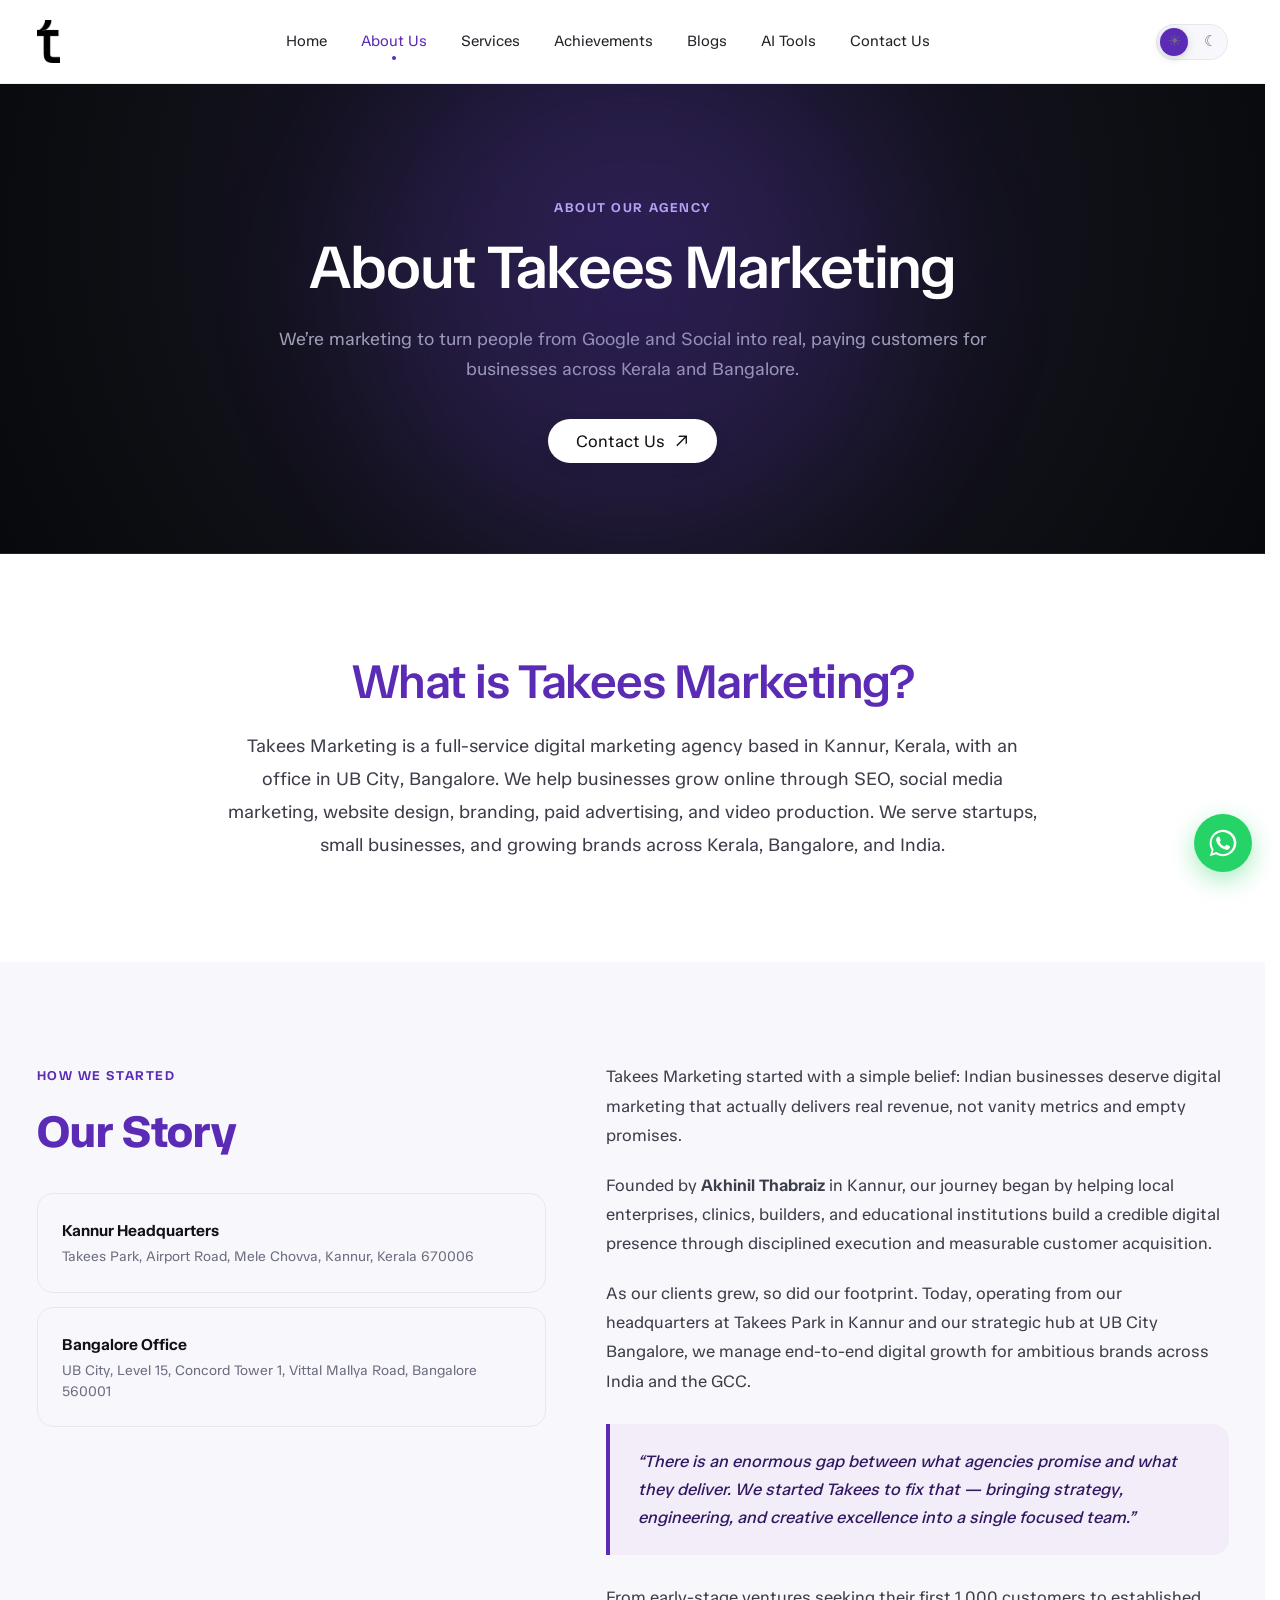
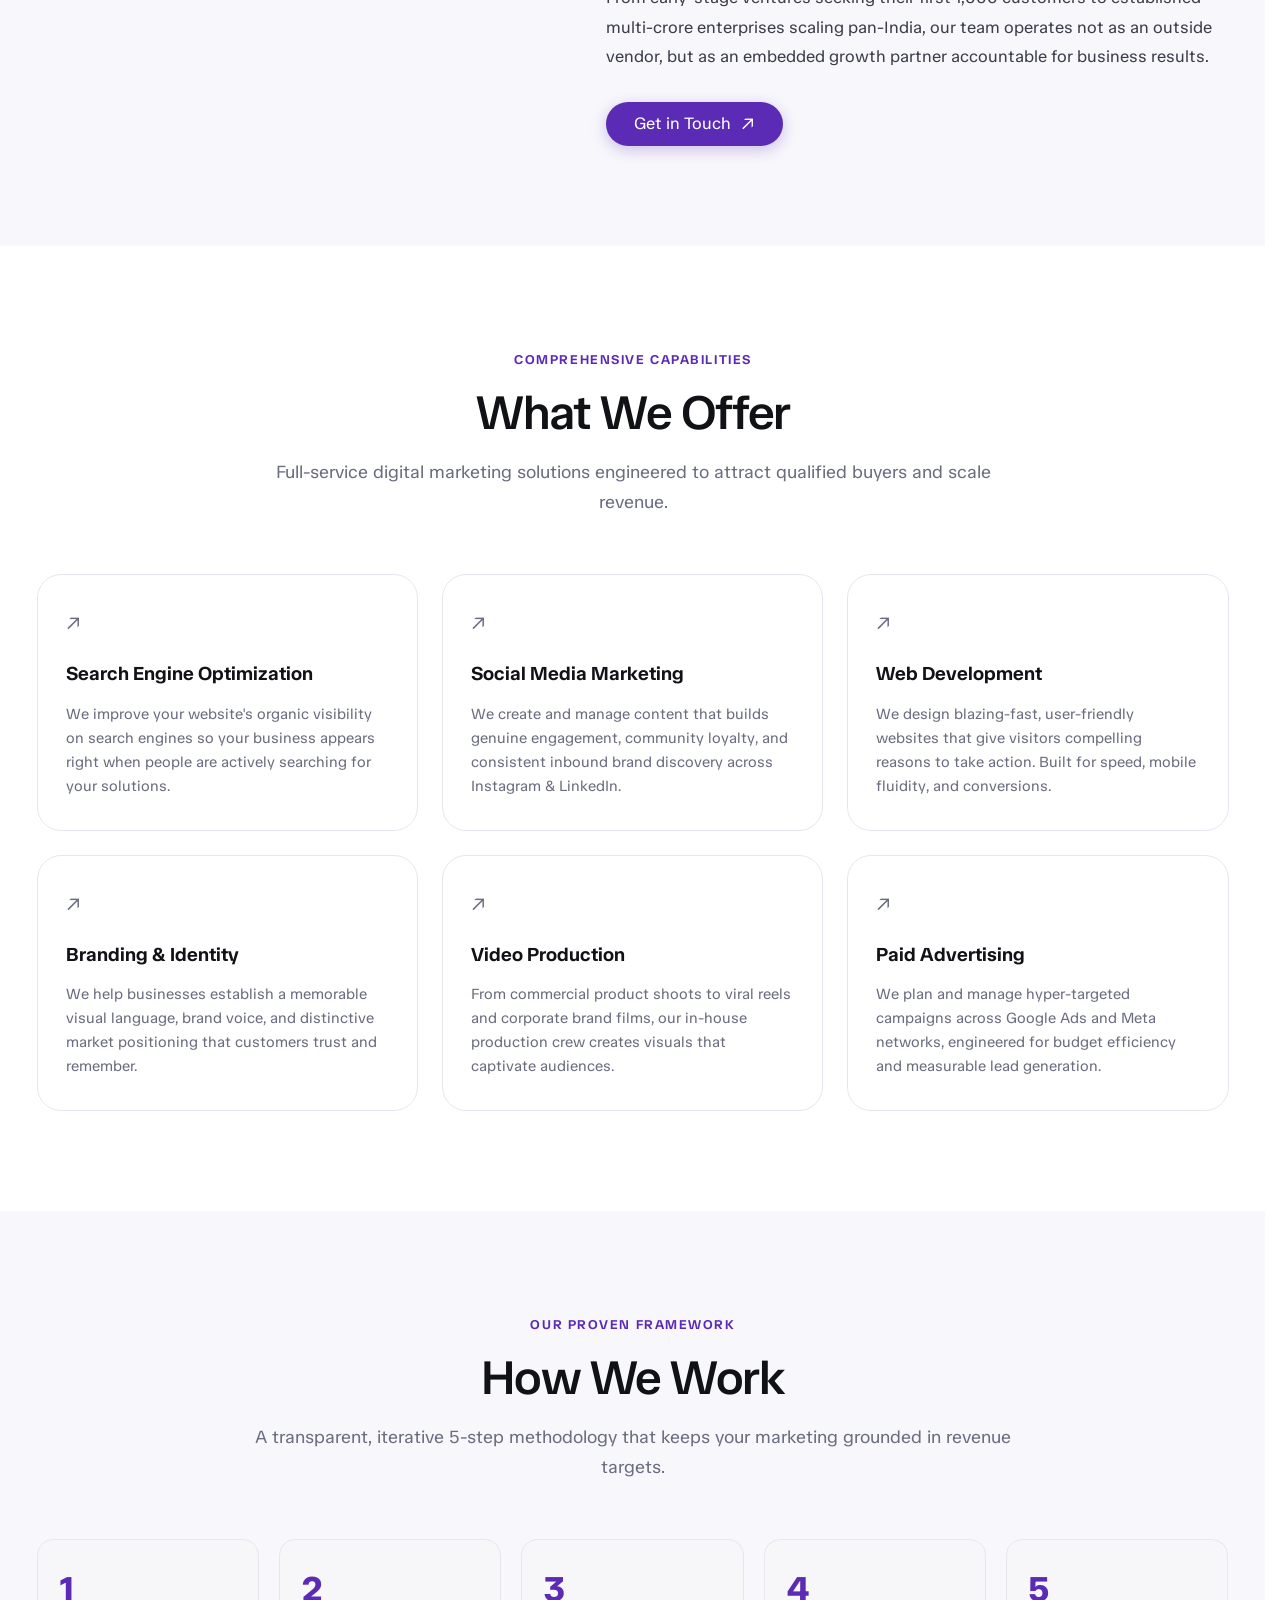
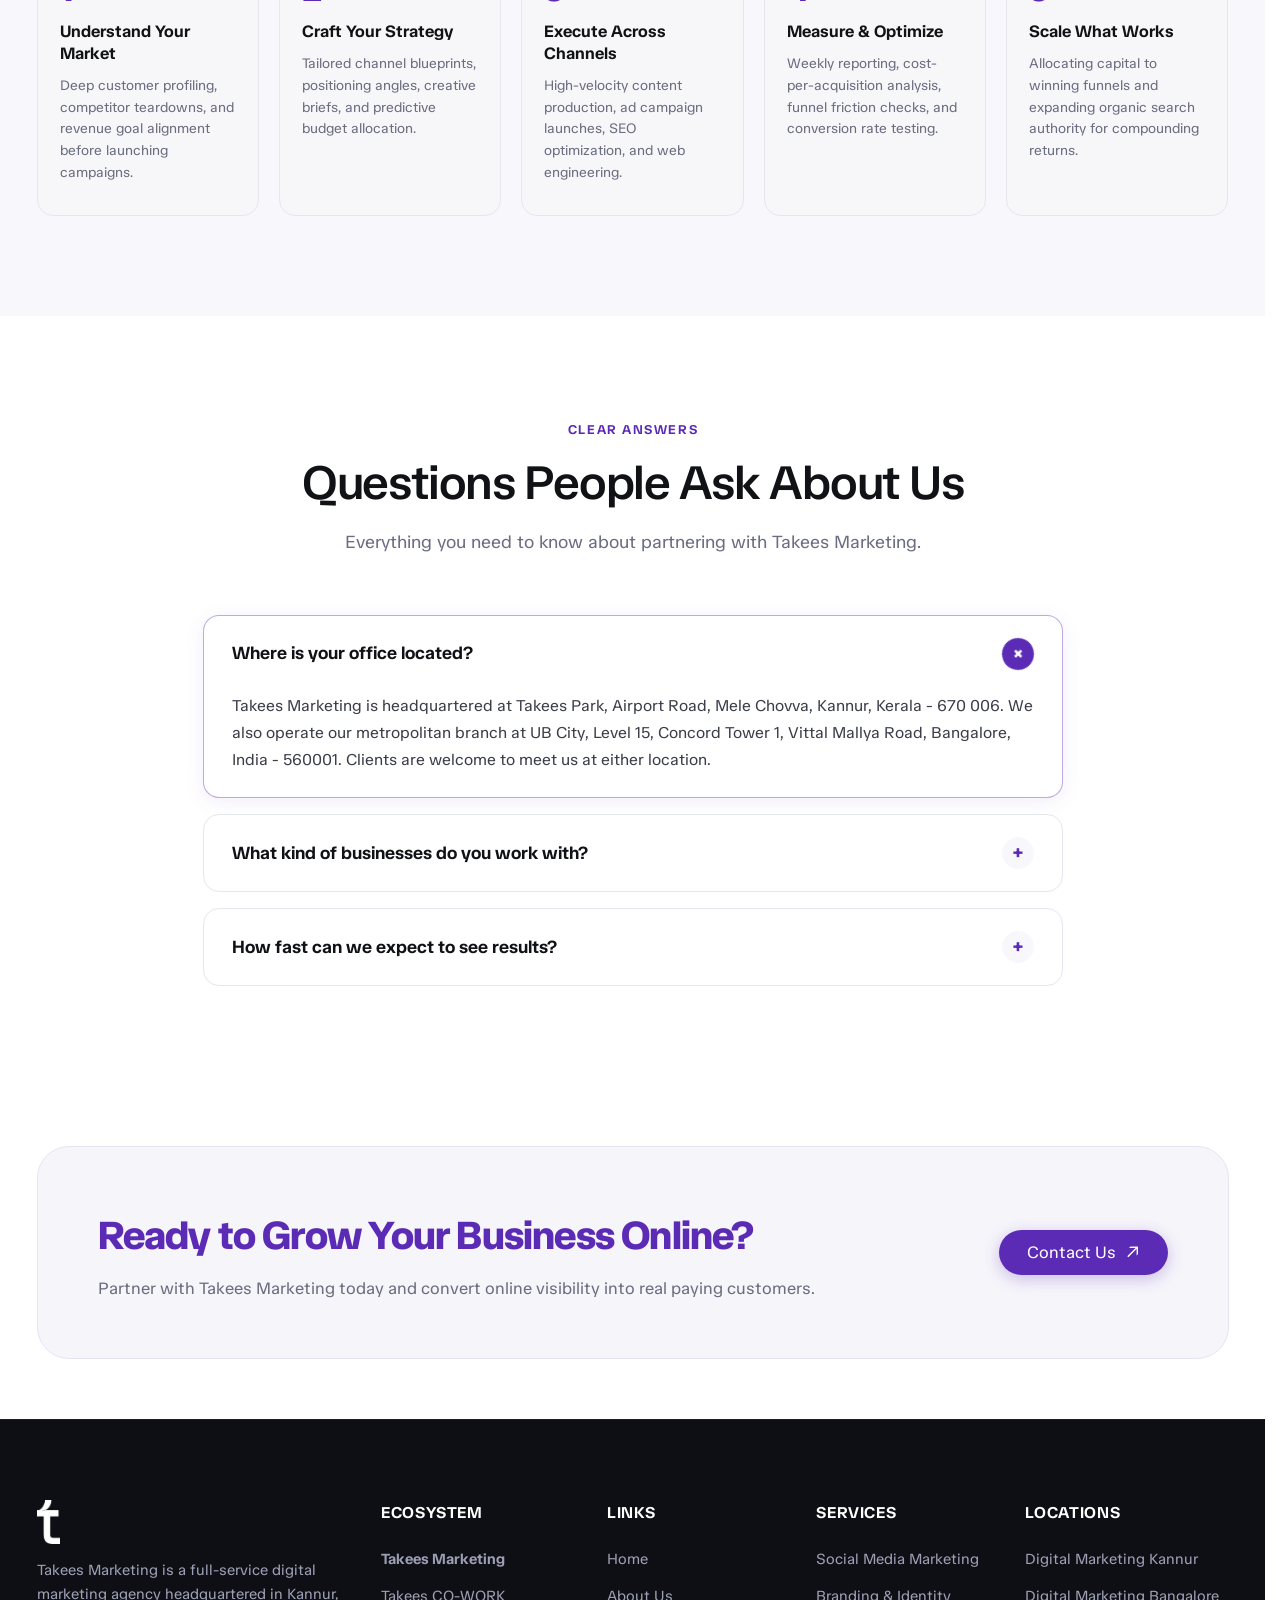
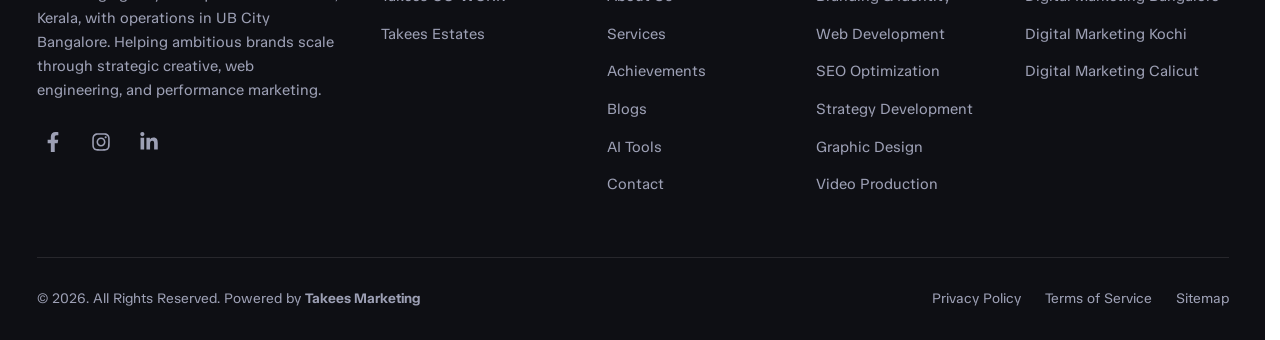
==== commit 56398175: "Update website design and content" ====
--- a/about.html
+++ b/about.html
@@ -381,6 +381,26 @@
             in UB City Bangalore. Helping ambitious brands scale through strategic creative, web engineering, and
             performance marketing.
           </p>
+          <div class="footer-social-links" aria-label="Takees social media">
+            <a href="https://www.facebook.com/share/1Bzk7uZRUZ/" class="footer-social-link" target="_blank"
+              rel="noopener noreferrer" aria-label="Facebook">
+              <svg viewBox="0 0 320 512" aria-hidden="true" focusable="false">
+                <path d="M279.14 288l14.22-92.66h-88.91v-60.13c0-25.35 12.42-50.06 52.24-50.06h40.42V6.26S260.43 0 225.36 0c-73.22 0-121.08 44.38-121.08 124.72v70.62H22.89V288h81.39v224h100.17V288z" />
+              </svg>
+            </a>
+            <a href="https://www.instagram.com/takees.in?stkn=MTE3eTA4NGY0emdpNw==" class="footer-social-link" target="_blank"
+              rel="noopener noreferrer" aria-label="Instagram">
+              <svg viewBox="0 0 448 512" aria-hidden="true" focusable="false">
+                <path d="M224.1 141c-63.6 0-114.9 51.3-114.9 114.9s51.3 114.9 114.9 114.9S339 319.5 339 255.9 287.7 141 224.1 141zm0 189.6c-41.1 0-74.7-33.5-74.7-74.7s33.5-74.7 74.7-74.7 74.7 33.5 74.7 74.7-33.6 74.7-74.7 74.7zm146.4-194.3c0 14.9-12 26.8-26.8 26.8-14.9 0-26.8-12-26.8-26.8s12-26.8 26.8-26.8 26.8 12 26.8 26.8zm76.1 27.2c-1.7-35.9-9.9-67.7-36.2-93.9-26.2-26.2-58-34.4-93.9-36.2-37-2.1-147.9-2.1-184.9 0-35.8 1.7-67.6 9.9-93.9 36.1s-34.4 58-36.2 93.9c-2.1 37-2.1 147.9 0 184.9 1.7 35.9 9.9 67.7 36.2 93.9s58 34.4 93.9 36.2c37 2.1 147.9 2.1 184.9 0 35.9-1.7 67.7-9.9 93.9-36.2 26.2-26.2 34.4-58 36.2-93.9 2.1-37 2.1-147.8 0-184.8zM398.8 388c-7.8 19.6-22.9 34.7-42.6 42.6-29.5 11.7-99.5 9-132.1 9s-102.7 2.6-132.1-9c-19.6-7.8-34.7-22.9-42.6-42.6-11.7-29.5-9-99.5-9-132.1s-2.6-102.7 9-132.1c7.8-19.6 22.9-34.7 42.6-42.6 29.5-11.7 99.5-9 132.1-9s102.7-2.6 132.1 9c19.6 7.8 34.7 22.9 42.6 42.6 11.7 29.5 9 99.5 9 132.1z" />
+              </svg>
+            </a>
+            <a href="https://www.linkedin.com/company/takees/" class="footer-social-link" target="_blank"
+              rel="noopener noreferrer" aria-label="LinkedIn">
+              <svg viewBox="0 0 448 512" aria-hidden="true" focusable="false">
+                <path d="M100.28 448H7.4V148.9h92.88zM53.79 108.1C24.09 108.1 0 83.5 0 53.8a53.79 53.79 0 0 1 107.58 0c0 29.7-24.1 54.3-53.79 54.3zM447.9 448h-92.68V302.4c0-34.7-.7-79.2-48.29-79.2-48.3 0-55.7 37.7-55.7 76.7V448h-92.78V148.9h89.08v40.8h1.3c12.4-23.5 42.7-48.3 87.9-48.3 94 0 111.3 61.9 111.3 142.3V448z" />
+              </svg>
+            </a>
+          </div>
         </div>
 
         <!-- Col 2: Takees Ecosystem -->
@@ -447,7 +467,7 @@
   </footer>
 
   <!-- Floating WhatsApp -->
-  <a href="https://wa.me/918137890091?text=Hi%20Takees%20Marketing%2C%20I%20would%20like%20to%20inquire%20about%20your%20services."
+  <a href="https://wa.me/918137890091?text=Hi%20Takees%20Marketing%2C%20I%27m%20interested%20in%20your%20services.%20I%27d%20like%20to%20know%20more%20about%20how%20you%20can%20help%20my%20business."
     class="floating-whatsapp" target="_blank" rel="noopener noreferrer"
     aria-label="Chat with Takees Marketing on WhatsApp">
     <svg viewBox="0 0 24 24" aria-hidden="true">
--- a/css/style.css
+++ b/css/style.css
@@ -529,12 +529,14 @@
 .home-hero .hero-heading-line {
   display: block;
   overflow: hidden;
+  text-align: center;
 }
 
 .home-hero .hero-heading-line-inner {
   display: block;
   opacity: 1;
   transform: translateY(0);
+  text-align: center;
   transition:
     opacity 800ms cubic-bezier(0.22, 1, 0.36, 1),
     transform 800ms cubic-bezier(0.22, 1, 0.36, 1);
@@ -2782,6 +2784,46 @@
 
 .footer-purple .footer-desc {
   color: rgba(255, 255, 255, 0.8);
+}
+
+.footer-social-links {
+  display: flex;
+  align-items: center;
+  gap: 16px;
+}
+
+.footer-social-link {
+  display: inline-flex;
+  align-items: center;
+  justify-content: center;
+  width: 32px;
+  height: 32px;
+  color: var(--dark-muted);
+  text-decoration: none;
+  transition: transform 0.25s cubic-bezier(0.4, 0, 0.2, 1), color 0.25s ease;
+}
+
+.footer-social-link svg {
+  width: 20px;
+  height: 20px;
+  fill: currentColor;
+  display: block;
+}
+
+.footer-social-link:hover,
+.footer-social-link:focus-visible {
+  color: #8b5cf6;
+  transform: scale(1.1);
+}
+
+.footer-purple .footer-social-link {
+  color: rgba(255, 255, 255, 0.75);
+}
+
+.footer-purple .footer-social-link:hover,
+.footer-purple .footer-social-link:focus-visible {
+  color: #ffffff;
+  transform: scale(1.1);
 }
 
 .footer-col-title {
@@ -4457,8 +4499,8 @@
 
 .home-hero::before {
   position: absolute;
-  inset: 80px 0 40px;
-  background: radial-gradient(ellipse at 55% 65%, rgba(210, 191, 244, 0.22), rgba(235, 228, 248, 0.12) 34%, transparent 68%);
+  inset: 40px 0 40px;
+  background: radial-gradient(ellipse at 50% 45%, rgba(210, 191, 244, 0.22), rgba(235, 228, 248, 0.12) 34%, transparent 68%);
   content: '';
   pointer-events: none;
 }
@@ -4475,7 +4517,7 @@
   max-width: var(--container-max);
   min-height: 0;
   margin: 0 auto;
-  padding: 65px 24px 0;
+  padding: 65px 24px 64px;
   overflow: visible;
   border: 0;
   border-radius: 0;
@@ -4484,40 +4526,48 @@
 
 .home-hero .hero-content {
   max-width: 950px;
-  margin: 0;
+  margin: 0 auto;
+  text-align: center;
 }
 
 .home-hero .hero-content > .kicker {
   display: block;
-  margin: 0 0 26px;
+  margin: 0 auto 26px;
   color: #502895;
   font-size: 14px;
   font-weight: 700;
   letter-spacing: 1.5px;
   text-transform: uppercase;
+  text-align: center;
 }
 
 .home-hero .hero-heading {
   display: block;
   max-width: 950px;
-  margin: 0;
+  margin: 0 auto;
   color: #0b0b0f;
   font-size: clamp(56px, 4.5vw, 76px);
   font-weight: 600;
   line-height: 1.08;
   letter-spacing: -2.5px;
+  text-align: center;
 }
 
 .home-hero .hero-description {
-  max-width: 900px;
-  margin: 28px 0 0;
+  max-width: 820px;
+  margin: 28px auto 0;
   color: #676778;
   font-size: 20px;
   font-weight: 400;
   line-height: 1.7;
+  text-align: center;
 }
 
 .home-hero .hero-actions {
+  display: flex;
+  justify-content: center;
+  align-items: center;
+  gap: 16px;
   margin-top: 34px;
 }
 
@@ -4538,6 +4588,24 @@
 }
 
 @media (max-width: 767px) {
+  .home-hero > .container {
+    padding: 42px 20px 48px;
+  }
+
+  .home-hero .hero-heading {
+    font-size: clamp(34px, 8.5vw, 48px);
+    letter-spacing: -1.2px;
+  }
+
+  .home-hero .hero-description {
+    font-size: 17px;
+    margin: 20px auto 0;
+  }
+
+  .home-hero .hero-actions {
+    margin-top: 28px;
+  }
+
   .home-hero .hero-abstract-art {
     min-height: 280px;
     margin-top: 8px;
